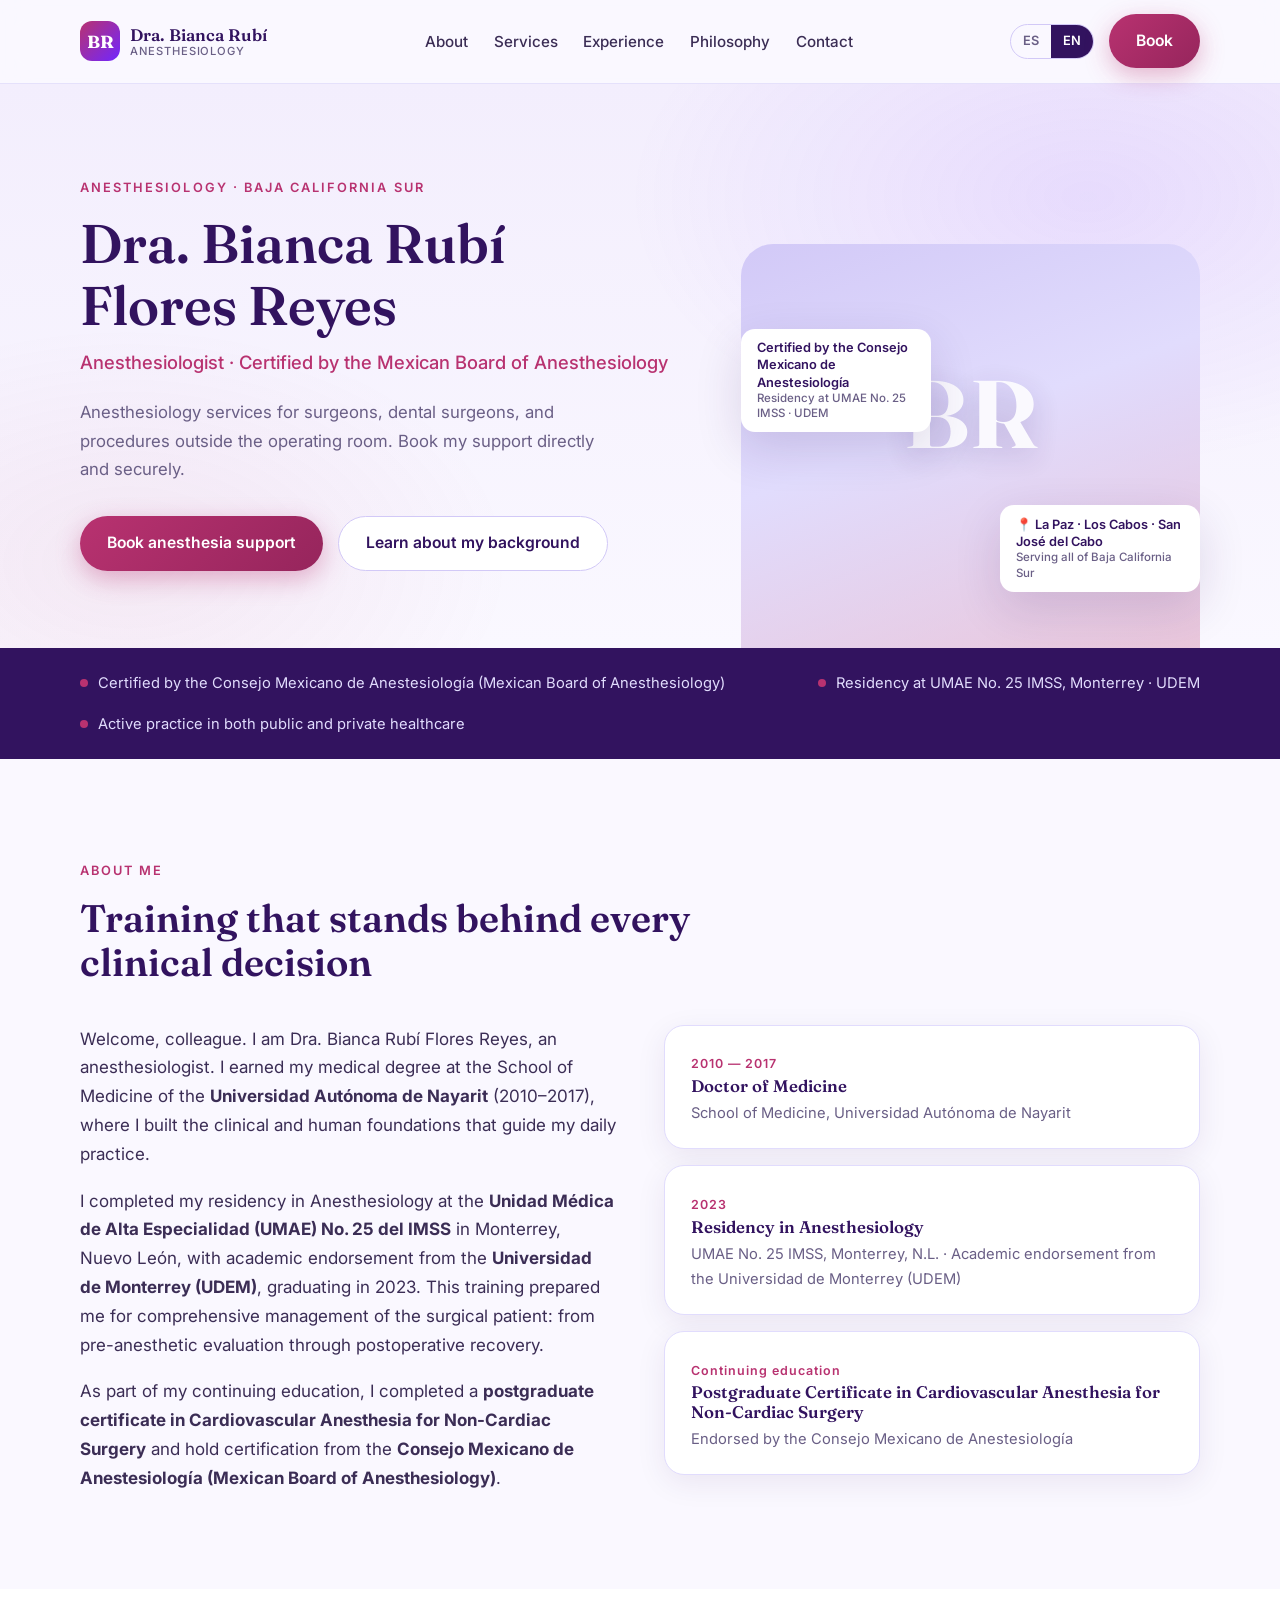
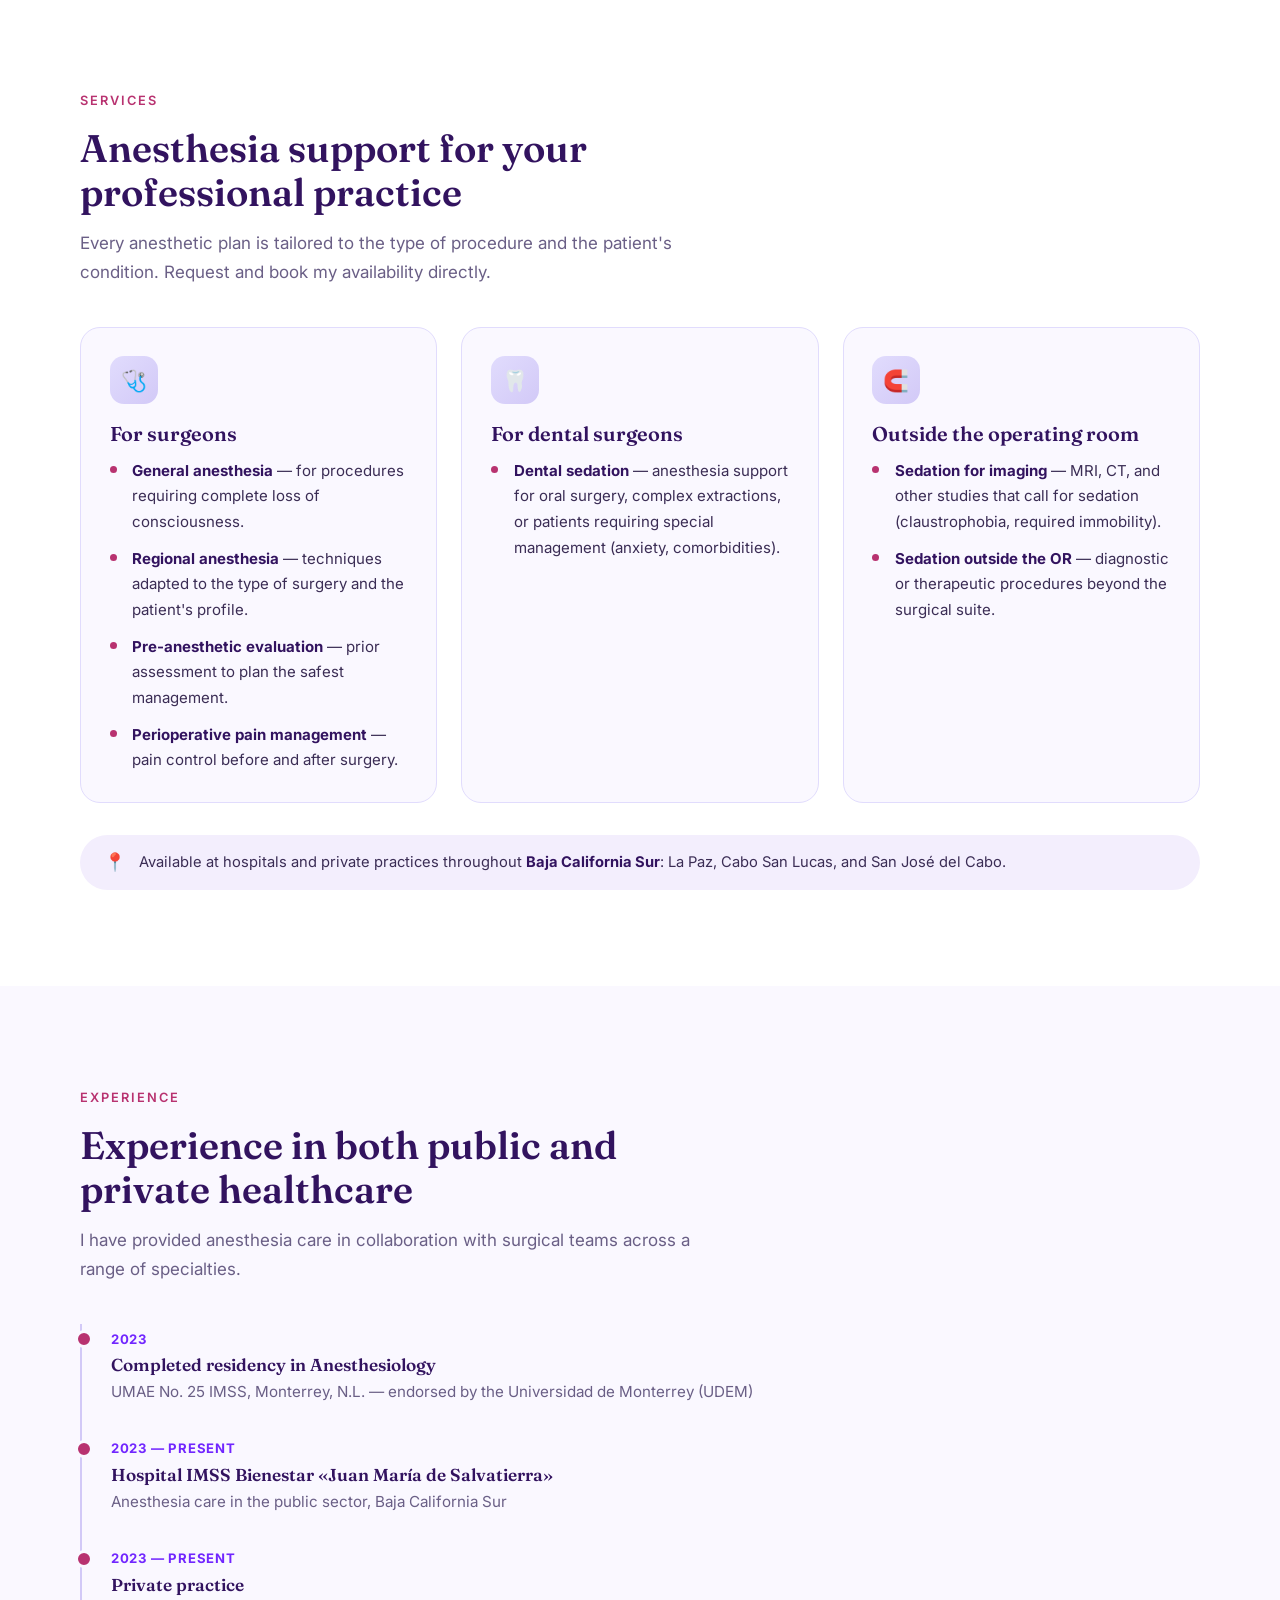
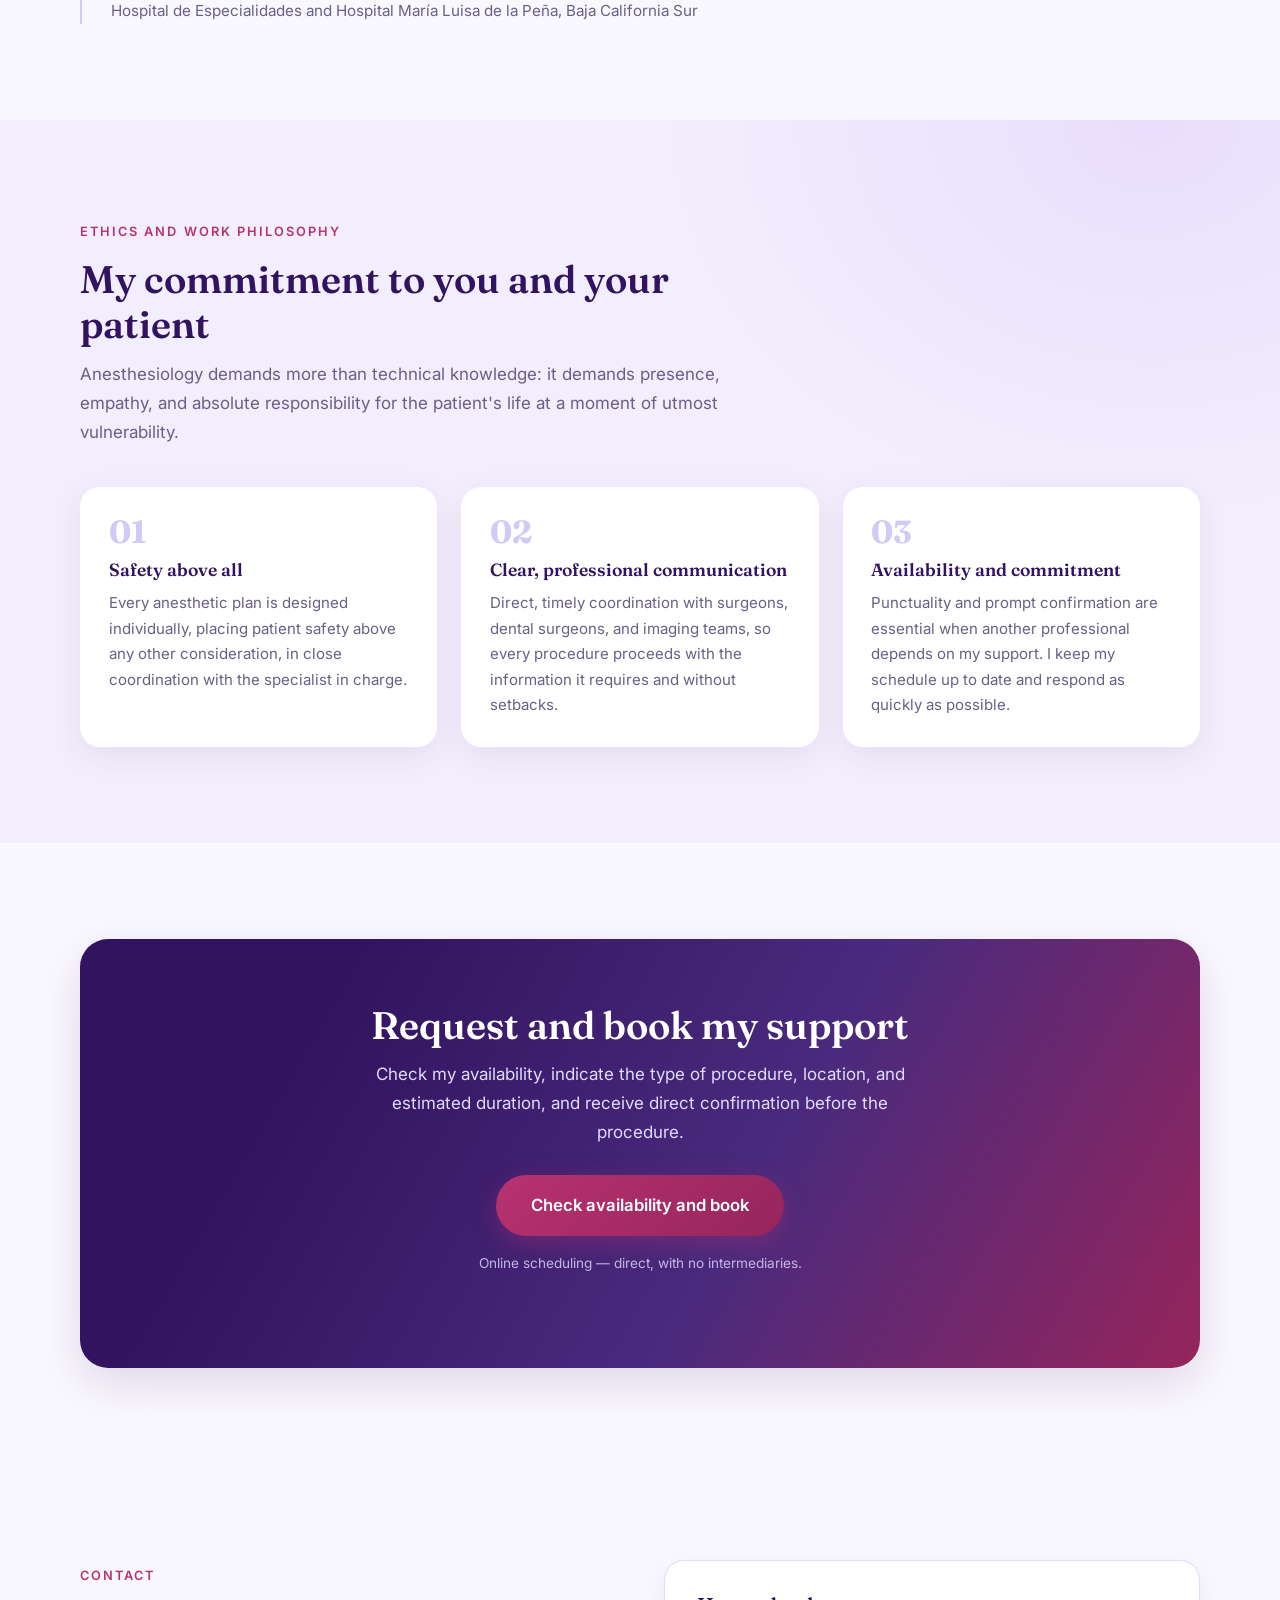
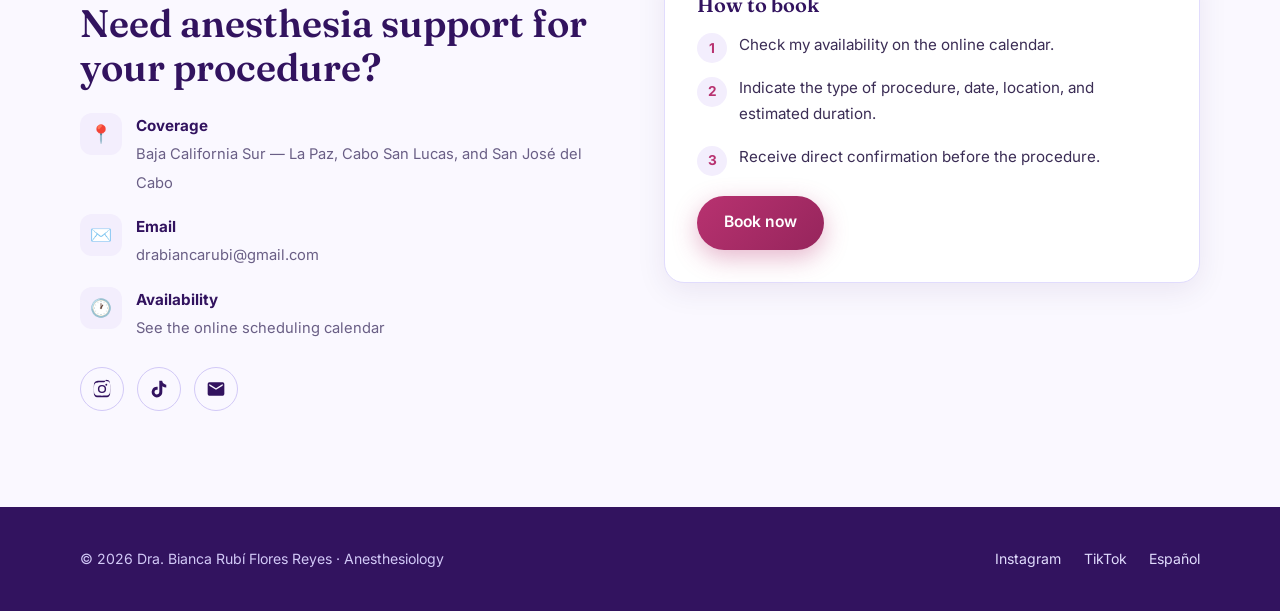
==== index.html @ 15ee4b98 "Branded link-preview card (OG/Twitter) for shared URLs Co-Authored-By: Claude Fable 5 <noreply@anthr" ====
<!DOCTYPE html>
<html lang="es-MX">
<head>
  <meta charset="UTF-8">
  <meta name="viewport" content="width=device-width, initial-scale=1.0">
  <title>Dra. Bianca Rubí Flores Reyes | Anestesióloga en Baja California Sur</title>
  <meta name="description" content="Médico especialista en Anestesiología con aval del Consejo Mexicano de Anestesiología. Apoyo anestésico para cirujanos, cirujanos dentistas e imagenología en La Paz, Los Cabos y San José del Cabo. Agende directamente.">
  <link rel="canonical" href="https://drabiancarubi.com/">
  <link rel="alternate" hreflang="es-MX" href="https://drabiancarubi.com/">
  <link rel="alternate" hreflang="en" href="https://drabiancarubi.com/en/">
  <script>
    (function () {
      try {
        var pref = localStorage.getItem('lang');
        if (pref === 'en') { location.replace('en/'); return; }
        if (pref) return;
        var langs = navigator.languages || [navigator.language || 'es'];
        var wantsSpanish = false;
        for (var i = 0; i < langs.length; i++) {
          if (/^es/i.test(langs[i])) { wantsSpanish = true; break; }
        }
        if (!wantsSpanish) location.replace('en/');
      } catch (e) {}
    })();
  </script>
  <link rel="icon" href="assets/img/favicon.svg" type="image/svg+xml">

  <meta property="og:type" content="website">
  <meta property="og:title" content="Dra. Bianca Rubí Flores Reyes | Anestesióloga">
  <meta property="og:description" content="Apoyo anestésico seguro y puntual para su práctica quirúrgica, dental o de imagenología en Baja California Sur.">
  <meta property="og:locale" content="es_MX">
  <meta property="og:site_name" content="Dra. Bianca Rubí Flores Reyes">
  <meta property="og:url" content="https://drabiancarubi.com/">
  <meta property="og:image" content="https://drabiancarubi.github.io/website/assets/img/og-card.png">
  <meta property="og:image:width" content="1200">
  <meta property="og:image:height" content="630">
  <meta property="og:image:alt" content="Dra. Bianca Rubí Flores Reyes — Médico Especialista en Anestesiología, Baja California Sur">
  <meta name="twitter:card" content="summary_large_image">
  <meta name="twitter:title" content="Dra. Bianca Rubí Flores Reyes | Anestesióloga">
  <meta name="twitter:description" content="Apoyo anestésico seguro y puntual para su práctica quirúrgica, dental o de imagenología en Baja California Sur.">
  <meta name="twitter:image" content="https://drabiancarubi.github.io/website/assets/img/og-card.png">

  <link rel="preconnect" href="https://fonts.googleapis.com">
  <link rel="preconnect" href="https://fonts.gstatic.com" crossorigin>
  <link href="https://fonts.googleapis.com/css2?family=Fraunces:opsz,wght@9..144,500;9..144,600;9..144,700&family=Inter:wght@400;500;600&display=swap" rel="stylesheet">
  <link rel="stylesheet" href="assets/css/style.css">

  <script type="application/ld+json">
  {
    "@context": "https://schema.org",
    "@type": "Physician",
    "name": "Dra. Bianca Rubí Flores Reyes",
    "medicalSpecialty": "Anesthesiology",
    "description": "Médico especialista en Anestesiología. Apoyo anestésico para cirujanos, cirujanos dentistas y procedimientos fuera de quirófano en Baja California Sur.",
    "email": "drabiancarubi@gmail.com",
    "url": "https://drabiancarubi.com/",
    "areaServed": ["La Paz, B.C.S.", "Cabo San Lucas, B.C.S.", "San José del Cabo, B.C.S."],
    "sameAs": [
      "https://www.instagram.com/dra.biancarubifloresrey/",
      "https://www.tiktok.com/@biancaflores8195"
    ]
  }
  </script>
</head>
<body>

<header class="site-header">
  <div class="container nav">
    <a href="#inicio" class="brand">
      <span class="mark">BR</span>
      <span class="name">Dra. Bianca Rubí<small>Anestesiología</small></span>
    </a>
    <ul class="nav-links" id="navLinks">
      <li><a href="#sobre-mi">Sobre mí</a></li>
      <li><a href="#servicios">Servicios</a></li>
      <li><a href="#trayectoria">Trayectoria</a></li>
      <li><a href="#filosofia">Filosofía</a></li>
      <li><a href="#contacto">Contacto</a></li>
    </ul>
    <div class="nav-actions">
      <nav class="lang-switch" aria-label="Idioma">
        <span class="active">ES</span>
        <a href="en/" data-setlang="en">EN</a>
      </nav>
      <a class="btn btn-primary" href="https://cal.com/bianca-rubi-flores-reyes-wnescc/consulta-pre-anestesica" target="_blank" rel="noopener">Agendar</a>
      <button class="nav-toggle" id="navToggle" aria-label="Abrir menú" aria-expanded="false">
        <span></span><span></span><span></span>
      </button>
    </div>
  </div>
</header>

<main>

  <!-- ============ HERO ============ -->
  <section class="hero" id="inicio">
    <div class="container hero-grid">
      <div class="hero-copy">
        <span class="eyebrow">Anestesiología · Baja California Sur</span>
        <h1>Dra. Bianca Rubí Flores&nbsp;Reyes</h1>
        <p class="subtitle">Médico Especialista en Anestesiología</p>
        <p class="lead">Servicio de anestesiología para cirujanos, cirujanos dentistas y procedimientos fuera de quirófano. Agende mi apoyo de forma directa y segura.</p>
        <div class="hero-ctas">
          <a class="btn btn-primary" href="https://cal.com/bianca-rubi-flores-reyes-wnescc/consulta-pre-anestesica" target="_blank" rel="noopener">Agendar mi apoyo anestésico</a>
          <a class="btn btn-ghost" href="#sobre-mi">Conocer mi trayectoria</a>
        </div>
      </div>
      <figure class="hero-figure">
        <div class="hero-emblem" aria-hidden="true"><span>BR</span></div>
        <div class="hero-badge badge-cert">Aval del Consejo Mexicano de Anestesiología<small>Especialidad UMAE No. 25 IMSS · UDEM</small></div>
        <div class="hero-badge badge-loc"><span aria-hidden="true">📍</span> La Paz · Los Cabos · San José del Cabo<small>Cobertura en Baja California Sur</small></div>
      </figure>
    </div>
  </section>

  <!-- ============ TRUST STRIP ============ -->
  <div class="trust">
    <div class="container">
      <div class="item"><span class="dot"></span>Aval del Consejo Mexicano de Anestesiología</div>
      <div class="item"><span class="dot"></span>Especialidad en UMAE No. 25 IMSS, Monterrey · UDEM</div>
      <div class="item"><span class="dot"></span>Práctica activa en sector público y privado</div>
    </div>
  </div>

  <!-- ============ SOBRE MÍ ============ -->
  <section id="sobre-mi">
    <div class="container">
      <div class="section-head reveal">
        <span class="eyebrow">Sobre mí</span>
        <h2>Formación que respalda cada decisión clínica</h2>
      </div>
      <div class="about-grid">
        <div class="col reveal">
          <p>Bienvenido(a), colega. Soy la Dra. Bianca Rubí Flores Reyes, médico anestesióloga. Estudié la carrera de Medicina en la Facultad de Medicina de la <strong>Universidad Autónoma de Nayarit</strong> (2010–2017), donde desarrollé las bases clínicas y humanas que hoy guían mi práctica diaria.</p>
          <p>Realicé mi especialidad en Anestesiología en la <strong>Unidad Médica de Alta Especialidad (UMAE) No. 25 del IMSS</strong>, en Monterrey, Nuevo León, con aval académico de la <strong>Universidad de Monterrey (UDEM)</strong>, egresando en 2023. Esta formación me permitió especializarme en el manejo integral del paciente quirúrgico: desde la valoración preanestésica hasta la recuperación postoperatoria.</p>
          <p>Como parte de mi actualización continua, cursé el <strong>Diplomado en Anestesia Cardiovascular en Cirugía No Cardiaca</strong> y cuento con aval del <strong>Consejo Mexicano de Anestesiología</strong>.</p>
        </div>
        <div class="edu-cards reveal">
          <div class="edu-card">
            <span class="year">2010 — 2017</span>
            <h3>Médico Cirujano</h3>
            <p>Facultad de Medicina, Universidad Autónoma de Nayarit</p>
          </div>
          <div class="edu-card">
            <span class="year">2023</span>
            <h3>Especialidad en Anestesiología</h3>
            <p>UMAE No. 25 IMSS, Monterrey, N.L. · Aval académico de la Universidad de Monterrey (UDEM)</p>
          </div>
          <div class="edu-card">
            <span class="year">Actualización continua</span>
            <h3>Diplomado en Anestesia Cardiovascular en Cirugía No Cardiaca</h3>
            <p>Aval del Consejo Mexicano de Anestesiología</p>
          </div>
        </div>
      </div>
    </div>
  </section>

  <!-- ============ SERVICIOS ============ -->
  <section class="services" id="servicios">
    <div class="container">
      <div class="section-head reveal">
        <span class="eyebrow">Servicios</span>
        <h2>Apoyo anestésico para su práctica profesional</h2>
        <p>Cada plan anestésico se personaliza de acuerdo con el tipo de procedimiento y las condiciones del paciente. Solicite y agende mi disponibilidad de forma directa.</p>
      </div>
      <div class="service-grid">
        <div class="service-card reveal">
          <div class="icon" aria-hidden="true">🩺</div>
          <h3>Para cirujanos</h3>
          <ul>
            <li><strong>Anestesia general</strong> — para procedimientos que requieren pérdida completa de la conciencia.</li>
            <li><strong>Anestesia regional</strong> — técnicas adaptadas al tipo de cirugía y al perfil del paciente.</li>
            <li><strong>Valoración preanestésica</strong> — evaluación previa para planear el manejo más seguro.</li>
            <li><strong>Manejo del dolor perioperatorio</strong> — control del dolor antes y después de la cirugía.</li>
          </ul>
        </div>
        <div class="service-card reveal">
          <div class="icon" aria-hidden="true">🦷</div>
          <h3>Para cirujanos dentistas</h3>
          <ul>
            <li><strong>Sedación dental</strong> — apoyo anestésico para cirugías orales, extracciones complejas o pacientes con manejo especial (ansiedad, comorbilidades).</li>
          </ul>
        </div>
        <div class="service-card reveal">
          <div class="icon" aria-hidden="true">🧲</div>
          <h3>Fuera de quirófano</h3>
          <ul>
            <li><strong>Sedación para imagenología</strong> — resonancia magnética, tomografía y otros estudios que requieran sedación (claustrofobia, inmovilidad necesaria).</li>
            <li><strong>Sedación fuera de quirófano</strong> — procedimientos diagnósticos o terapéuticos fuera del área quirúrgica.</li>
          </ul>
        </div>
      </div>
      <div class="coverage-note reveal">
        <span class="pin" aria-hidden="true">📍</span>
        <span>Cobertura en instituciones y consultorios de <strong>Baja California Sur</strong>: La Paz, Cabo San Lucas y San José del Cabo.</span>
      </div>
    </div>
  </section>

  <!-- ============ TRAYECTORIA ============ -->
  <section id="trayectoria">
    <div class="container">
      <div class="section-head reveal">
        <span class="eyebrow">Trayectoria</span>
        <h2>Experiencia en el sector público y privado</h2>
        <p>He brindado atención anestésica colaborando con equipos quirúrgicos de distintas especialidades.</p>
      </div>
      <div class="timeline reveal">
        <div class="timeline-item">
          <span class="year">2023</span>
          <h3>Egreso de la especialidad en Anestesiología</h3>
          <p>UMAE No. 25 IMSS, Monterrey, N.L. — aval de la Universidad de Monterrey (UDEM)</p>
        </div>
        <div class="timeline-item">
          <span class="year">2023 — ACTUAL</span>
          <h3>Hospital IMSS Bienestar «Juan María de Salvatierra»</h3>
          <p>Atención anestésica en el sector público, Baja California Sur</p>
        </div>
        <div class="timeline-item">
          <span class="year">2023 — ACTUAL</span>
          <h3>Práctica privada</h3>
          <p>Hospital de Especialidades y Hospital María Luisa de la Peña, Baja California Sur</p>
        </div>
      </div>
    </div>
  </section>

  <!-- ============ FILOSOFÍA ============ -->
  <section class="philosophy" id="filosofia">
    <div class="container">
      <div class="section-head reveal">
        <span class="eyebrow">Ética y filosofía de trabajo</span>
        <h2>Mi compromiso con usted y su paciente</h2>
        <p>La anestesiología exige algo más que conocimiento técnico: exige presencia, empatía y responsabilidad absoluta por la vida del paciente en un momento de máxima vulnerabilidad.</p>
      </div>
      <div class="phil-grid">
        <div class="phil-card reveal">
          <div class="num">01</div>
          <h3>Seguridad ante todo</h3>
          <p>Cada plan anestésico se diseña de forma individual, priorizando la seguridad del paciente por encima de cualquier otro factor, en coordinación estrecha con el especialista a cargo.</p>
        </div>
        <div class="phil-card reveal">
          <div class="num">02</div>
          <h3>Comunicación clara y profesional</h3>
          <p>Coordinación directa y oportuna con cirujanos, cirujanos dentistas y equipos de imagenología, para que cada procedimiento se realice con la información necesaria y sin contratiempos.</p>
        </div>
        <div class="phil-card reveal">
          <div class="num">03</div>
          <h3>Disponibilidad y compromiso</h3>
          <p>La puntualidad y la confirmación oportuna son clave cuando otro profesional depende de mi apoyo. Mantengo mi agenda actualizada y respondo con la mayor prontitud posible.</p>
        </div>
      </div>
    </div>
  </section>

  <!-- ============ CTA ============ -->
  <section id="agenda">
    <div class="container">
      <div class="cta-band reveal">
        <h2>Solicite y agende mi apoyo</h2>
        <p>Consulte mi disponibilidad de fechas y horarios, indique el tipo de procedimiento, sede y duración estimada, y reciba confirmación directa antes del procedimiento.</p>
        <a class="btn btn-primary" href="https://cal.com/bianca-rubi-flores-reyes-wnescc/consulta-pre-anestesica" target="_blank" rel="noopener">Consultar disponibilidad y agendar</a>
        <p class="note">Agenda en línea, directa y sin intermediarios.</p>
      </div>
    </div>
  </section>

  <!-- ============ CONTACTO ============ -->
  <section id="contacto">
    <div class="container contact-grid">
      <div class="reveal">
        <span class="eyebrow">Contacto</span>
        <h2>¿Necesita apoyo anestésico para su procedimiento?</h2>
        <ul class="contact-list">
          <li>
            <span class="ico" aria-hidden="true">📍</span>
            <div><strong>Cobertura</strong><span>Baja California Sur — La Paz, Cabo San Lucas y San José del Cabo</span></div>
          </li>
          <li>
            <span class="ico" aria-hidden="true">✉️</span>
            <div><strong>Correo</strong><a href="mailto:drabiancarubi@gmail.com">drabiancarubi@gmail.com</a></div>
          </li>
          <li>
            <span class="ico" aria-hidden="true">🕐</span>
            <div><strong>Disponibilidad</strong><span>Consulte el calendario de agenda en línea</span></div>
          </li>
        </ul>
        <div class="socials">
          <a href="https://www.instagram.com/dra.biancarubifloresrey/" target="_blank" rel="noopener" aria-label="Instagram">
            <svg viewBox="0 0 24 24"><path d="M12 2.2c3.2 0 3.6 0 4.9.07 1.2.06 1.8.25 2.2.42.56.22.96.48 1.38.9.42.42.68.82.9 1.38.17.42.36 1 .42 2.2.06 1.3.07 1.7.07 4.9s0 3.6-.07 4.9c-.06 1.2-.25 1.8-.42 2.2a3.7 3.7 0 0 1-.9 1.38c-.42.42-.82.68-1.38.9-.42.17-1 .36-2.2.42-1.3.06-1.7.07-4.9.07s-3.6 0-4.9-.07c-1.2-.06-1.8-.25-2.2-.42a3.7 3.7 0 0 1-1.38-.9 3.7 3.7 0 0 1-.9-1.38c-.17-.42-.36-1-.42-2.2C2.2 15.6 2.2 15.2 2.2 12s0-3.6.07-4.9c.06-1.2.25-1.8.42-2.2.22-.56.48-.96.9-1.38.42-.42.82-.68 1.38-.9.42-.17 1-.36 2.2-.42C8.4 2.2 8.8 2.2 12 2.2m0 1.8c-3.15 0-3.52 0-4.76.07-1.15.05-1.77.24-2.19.4-.55.22-.94.47-1.35.88-.41.41-.66.8-.88 1.35-.16.42-.35 1.04-.4 2.19C2.35 10.13 2.35 10.5 2.35 12s0 1.87.07 3.11c.05 1.15.24 1.77.4 2.19.22.55.47.94.88 1.35.41.41.8.66 1.35.88.42.16 1.04.35 2.19.4 1.24.07 1.61.07 4.76.07s3.52 0 4.76-.07c1.15-.05 1.77-.24 2.19-.4.55-.22.94-.47 1.35-.88.41-.41.66-.8.88-1.35.16-.42.35-1.04.4-2.19.07-1.24.07-1.61.07-4.76s0-3.52-.07-4.76c-.05-1.15-.24-1.77-.4-2.19a3.64 3.64 0 0 0-.88-1.35 3.64 3.64 0 0 0-1.35-.88c-.42-.16-1.04-.35-2.19-.4C15.52 4 15.15 4 12 4m0 3.06a4.94 4.94 0 1 1 0 9.88 4.94 4.94 0 0 1 0-9.88m0 8.14a3.2 3.2 0 1 0 0-6.4 3.2 3.2 0 0 0 0 6.4m6.3-8.34a1.15 1.15 0 1 1-2.3 0 1.15 1.15 0 0 1 2.3 0"/></svg>
          </a>
          <a href="https://www.tiktok.com/@biancaflores8195" target="_blank" rel="noopener" aria-label="TikTok">
            <svg viewBox="0 0 24 24"><path d="M19.59 6.69a4.83 4.83 0 0 1-3.77-4.25V2h-3.45v13.67a2.89 2.89 0 0 1-5.2 1.74 2.89 2.89 0 0 1 2.31-4.64c.298 0 .595.047.88.14V9.4a6.84 6.84 0 0 0-.88-.05A6.33 6.33 0 0 0 5.1 20.14a6.34 6.34 0 0 0 10.86-4.43v-7a8.16 8.16 0 0 0 4.77 1.52v-3.4a4.85 4.85 0 0 1-1.14-.14z"/></svg>
          </a>
          <a href="mailto:drabiancarubi@gmail.com" aria-label="Correo electrónico">
            <svg viewBox="0 0 24 24"><path d="M20 4H4a2 2 0 0 0-2 2v12a2 2 0 0 0 2 2h16a2 2 0 0 0 2-2V6a2 2 0 0 0-2-2m0 4-8 5-8-5V6l8 5 8-5z"/></svg>
          </a>
        </div>
      </div>
      <div class="contact-card reveal">
        <h3>¿Cómo agendar?</h3>
        <ol>
          <li>Consulte mi disponibilidad de fechas y horarios en el calendario en línea.</li>
          <li>Indique el tipo de procedimiento, fecha, sede y duración estimada.</li>
          <li>Reciba confirmación directa antes del procedimiento.</li>
        </ol>
        <a class="btn btn-primary" href="https://cal.com/bianca-rubi-flores-reyes-wnescc/consulta-pre-anestesica" target="_blank" rel="noopener">Agendar ahora</a>
      </div>
    </div>
  </section>

</main>

<footer class="site-footer">
  <div class="container">
    <span>© <span id="year">2026</span> Dra. Bianca Rubí Flores Reyes · Anestesiología</span>
    <div class="footer-links">
      <a href="https://www.instagram.com/dra.biancarubifloresrey/" target="_blank" rel="noopener">Instagram</a>
      <a href="https://www.tiktok.com/@biancaflores8195" target="_blank" rel="noopener">TikTok</a>
      <a href="en/" data-setlang="en">English</a>
    </div>
  </div>
</footer>

<script src="assets/js/main.js"></script>
</body>
</html>
---- assets/css/style.css ----
/* ============================================================
   Dra. Bianca Rubí Flores Reyes — Anestesiología
   Design system: elegant, feminine, professional
   Palette derived from reference site + her portrait
   ============================================================ */

:root {
  --ink: #32135f;          /* deep violet — headings, dark surfaces */
  --ink-soft: #4a2a7d;
  --berry: #b83270;        /* primary accent — CTAs */
  --berry-dark: #96255c;
  --purple: #7126ff;       /* secondary accent — details, links */
  --lav-050: #faf8ff;      /* page background */
  --lav-100: #f3eefd;
  --lav-200: #e1dcfd;
  --lav-300: #d2c9f7;
  --white: #ffffff;
  --text: #3b2d55;         /* body text — violet-gray */
  --muted: #6a5f86;
  --shadow-soft: 0 8px 30px rgba(50, 19, 95, 0.08);
  --shadow-lift: 0 16px 48px rgba(50, 19, 95, 0.14);
  --radius: 20px;
  --font-display: "Fraunces", Georgia, serif;
  --font-body: "Inter", -apple-system, BlinkMacSystemFont, "Segoe UI", sans-serif;
}

* { box-sizing: border-box; margin: 0; padding: 0; }

html { scroll-behavior: smooth; scroll-padding-top: 88px; }

body {
  font-family: var(--font-body);
  font-size: 17px;
  line-height: 1.7;
  color: var(--text);
  background: var(--lav-050);
  -webkit-font-smoothing: antialiased;
}

img { max-width: 100%; display: block; }

h1, h2, h3 {
  font-family: var(--font-display);
  color: var(--ink);
  line-height: 1.15;
  font-weight: 600;
}

h1 { font-size: clamp(2.1rem, 5vw, 3.4rem); }
h2 { font-size: clamp(1.7rem, 3.5vw, 2.4rem); }
h3 { font-size: 1.25rem; }

a { color: var(--berry); text-decoration: none; }
a:hover { color: var(--berry-dark); }

.container {
  width: min(1120px, 92%);
  margin-inline: auto;
}

section { padding: clamp(3.5rem, 8vw, 6rem) 0; }

.eyebrow {
  display: inline-block;
  font-size: 0.8rem;
  font-weight: 600;
  letter-spacing: 0.16em;
  text-transform: uppercase;
  color: var(--berry);
  margin-bottom: 0.9rem;
}

.section-head { max-width: 640px; margin-bottom: 2.5rem; }
.section-head p { margin-top: 0.9rem; color: var(--muted); }

/* ---------- Buttons ---------- */
.btn {
  display: inline-flex;
  align-items: center;
  gap: 0.5rem;
  padding: 0.85rem 1.7rem;
  border-radius: 999px;
  font-weight: 600;
  font-size: 0.98rem;
  transition: transform 0.2s ease, box-shadow 0.2s ease, background 0.2s ease;
}

.btn-primary {
  background: linear-gradient(135deg, var(--berry), var(--berry-dark));
  color: var(--white);
  box-shadow: 0 8px 24px rgba(184, 50, 112, 0.35);
}
.btn-primary:hover {
  transform: translateY(-2px);
  box-shadow: 0 12px 32px rgba(184, 50, 112, 0.45);
  color: var(--white);
}

.btn-ghost {
  background: var(--white);
  color: var(--ink);
  border: 1.5px solid var(--lav-300);
}
.btn-ghost:hover { border-color: var(--berry); color: var(--berry); }

/* ---------- Header / Nav ---------- */
.site-header {
  position: sticky;
  top: 0;
  z-index: 50;
  background: rgba(250, 248, 255, 0.85);
  backdrop-filter: blur(14px);
  -webkit-backdrop-filter: blur(14px);
  border-bottom: 1px solid rgba(210, 201, 247, 0.5);
}

.nav {
  display: flex;
  align-items: center;
  justify-content: space-between;
  gap: 1rem;
  padding: 0.9rem 0;
}

.brand {
  display: flex;
  align-items: center;
  gap: 0.65rem;
  color: var(--ink);
  font-family: var(--font-display);
  font-weight: 600;
  font-size: 1.05rem;
  line-height: 1.2;
}
.brand:hover { color: var(--ink); }
.brand .mark {
  width: 40px;
  height: 40px;
  flex: none;
  border-radius: 12px;
  background: linear-gradient(135deg, var(--berry), var(--purple));
  color: var(--white);
  display: grid;
  place-items: center;
  font-size: 1.1rem;
  font-weight: 700;
}
.brand small {
  display: block;
  font-family: var(--font-body);
  font-weight: 500;
  font-size: 0.7rem;
  letter-spacing: 0.08em;
  text-transform: uppercase;
  color: var(--muted);
}

.nav-links {
  display: flex;
  align-items: center;
  gap: 1.6rem;
  list-style: none;
}
.nav-links a {
  color: var(--text);
  font-size: 0.95rem;
  font-weight: 500;
}
.nav-links a:hover { color: var(--berry); }

.nav-actions { display: flex; align-items: center; gap: 0.9rem; }

.lang-switch {
  display: inline-flex;
  border: 1.5px solid var(--lav-300);
  border-radius: 999px;
  overflow: hidden;
  font-size: 0.8rem;
  font-weight: 600;
}
.lang-switch a, .lang-switch span {
  padding: 0.35rem 0.75rem;
  color: var(--muted);
}
.lang-switch .active {
  background: var(--ink);
  color: var(--white);
}

.nav-toggle {
  display: none;
  background: none;
  border: none;
  cursor: pointer;
  padding: 0.4rem;
}
.nav-toggle span {
  display: block;
  width: 24px;
  height: 2px;
  background: var(--ink);
  margin: 5px 0;
  border-radius: 2px;
  transition: transform 0.25s ease, opacity 0.25s ease;
}
.nav-toggle[aria-expanded="true"] span:nth-child(1) { transform: translateY(7px) rotate(45deg); }
.nav-toggle[aria-expanded="true"] span:nth-child(2) { opacity: 0; }
.nav-toggle[aria-expanded="true"] span:nth-child(3) { transform: translateY(-7px) rotate(-45deg); }

/* ---------- Hero ---------- */
.hero {
  position: relative;
  overflow: hidden;
  padding: clamp(3rem, 7vw, 5.5rem) 0 0;
  background:
    radial-gradient(60% 80% at 85% 20%, rgba(113, 38, 255, 0.10), transparent 60%),
    radial-gradient(50% 70% at 10% 85%, rgba(184, 50, 112, 0.08), transparent 60%),
    linear-gradient(180deg, var(--lav-100), var(--lav-050));
}

.hero-grid {
  display: grid;
  grid-template-columns: 1.15fr 0.85fr;
  gap: 2.5rem;
  align-items: end;
}

.hero-copy { padding-bottom: clamp(3rem, 6vw, 5rem); }

.hero-copy .subtitle {
  font-size: 1.15rem;
  font-weight: 500;
  color: var(--berry);
  margin-top: 0.6rem;
}

.hero-copy .lead {
  margin-top: 1.2rem;
  font-size: 1.05rem;
  color: var(--muted);
  max-width: 520px;
}

.hero-ctas {
  display: flex;
  flex-wrap: wrap;
  gap: 0.9rem;
  margin-top: 2rem;
}

.hero-figure {
  position: relative;
  align-self: end;
  display: flex;
  justify-content: center;
}

.hero-figure::before {
  content: "";
  position: absolute;
  inset: auto 0 0 0;
  height: 86%;
  border-radius: 32px 32px 0 0;
  background: linear-gradient(160deg, var(--lav-300), var(--lav-200) 45%, rgba(184, 50, 112, 0.25));
}

.hero-figure img {
  position: relative;
  width: min(400px, 88%);
  height: auto;
  filter: drop-shadow(0 18px 36px rgba(50, 19, 95, 0.25));
}

.hero-emblem {
  position: relative;
  width: min(400px, 88%);
  min-height: clamp(340px, 44vw, 470px);
  display: grid;
  place-items: center;
}
.hero-emblem span {
  font-family: var(--font-display);
  font-size: clamp(4rem, 8vw, 6rem);
  font-weight: 700;
  color: var(--white);
  opacity: 0.85;
  text-shadow: 0 8px 30px rgba(50, 19, 95, 0.25);
}

.hero-badge {
  position: absolute;
  background: var(--white);
  border-radius: 14px;
  box-shadow: var(--shadow-lift);
  padding: 0.65rem 1rem;
  font-size: 0.8rem;
  font-weight: 600;
  color: var(--ink);
  line-height: 1.35;
  z-index: 2;
}
.hero-badge small {
  display: block;
  font-weight: 500;
  color: var(--muted);
  font-size: 0.72rem;
}
.badge-cert { left: 0; top: 32%; max-width: 190px; }
.badge-loc { right: 0; bottom: 12%; max-width: 200px; }

/* ---------- Trust strip ---------- */
.trust {
  background: var(--ink);
  color: var(--lav-200);
  padding: 1.4rem 0;
}
.trust .container {
  display: flex;
  flex-wrap: wrap;
  justify-content: space-between;
  gap: 1rem 2rem;
  font-size: 0.92rem;
}
.trust .item {
  display: flex;
  align-items: center;
  gap: 0.6rem;
}
.trust .dot {
  width: 8px;
  height: 8px;
  flex: none;
  border-radius: 50%;
  background: var(--berry);
}

/* ---------- About ---------- */
.about-grid {
  display: grid;
  grid-template-columns: 1fr 1fr;
  gap: 3rem;
  align-items: start;
}
.about-grid .col p + p { margin-top: 1.1rem; }

.edu-cards { display: grid; gap: 1rem; }
.edu-card {
  background: var(--white);
  border: 1px solid var(--lav-200);
  border-radius: var(--radius);
  padding: 1.4rem 1.6rem;
  box-shadow: var(--shadow-soft);
}
.edu-card h3 { font-size: 1.05rem; margin-bottom: 0.3rem; }
.edu-card p { font-size: 0.92rem; color: var(--muted); }
.edu-card .year {
  font-size: 0.78rem;
  font-weight: 600;
  color: var(--berry);
  letter-spacing: 0.08em;
}

/* ---------- Timeline ---------- */
.timeline {
  position: relative;
  margin-top: 1rem;
  padding-left: 1.8rem;
  border-left: 2px solid var(--lav-300);
  display: grid;
  gap: 1.8rem;
}
.timeline-item { position: relative; }
.timeline-item::before {
  content: "";
  position: absolute;
  left: calc(-1.8rem - 7px);
  top: 0.4rem;
  width: 12px;
  height: 12px;
  border-radius: 50%;
  background: var(--berry);
  border: 3px solid var(--lav-050);
}
.timeline-item .year {
  font-size: 0.82rem;
  font-weight: 700;
  color: var(--purple);
  letter-spacing: 0.06em;
}
.timeline-item h3 { font-size: 1.08rem; margin: 0.15rem 0 0.25rem; }
.timeline-item p { font-size: 0.95rem; color: var(--muted); }

/* ---------- Services ---------- */
.services { background: var(--white); }
.service-grid {
  display: grid;
  grid-template-columns: repeat(3, 1fr);
  gap: 1.5rem;
}
.service-card {
  background: var(--lav-050);
  border: 1px solid var(--lav-200);
  border-radius: var(--radius);
  padding: 1.8rem;
  transition: transform 0.25s ease, box-shadow 0.25s ease;
}
.service-card:hover {
  transform: translateY(-4px);
  box-shadow: var(--shadow-lift);
}
.service-card .icon {
  width: 48px;
  height: 48px;
  border-radius: 14px;
  display: grid;
  place-items: center;
  background: linear-gradient(135deg, var(--lav-200), var(--lav-300));
  margin-bottom: 1.1rem;
  font-size: 1.3rem;
}
.service-card h3 { margin-bottom: 0.8rem; }
.service-card ul {
  list-style: none;
  display: grid;
  gap: 0.7rem;
}
.service-card li {
  position: relative;
  padding-left: 1.4rem;
  font-size: 0.94rem;
}
.service-card li::before {
  content: "";
  position: absolute;
  left: 0;
  top: 0.55em;
  width: 7px;
  height: 7px;
  border-radius: 50%;
  background: var(--berry);
}
.service-card li strong { color: var(--ink); }

.coverage-note {
  margin-top: 2rem;
  display: flex;
  flex-wrap: wrap;
  align-items: center;
  gap: 0.8rem;
  background: var(--lav-100);
  border-radius: 999px;
  padding: 0.8rem 1.5rem;
  font-size: 0.92rem;
}
.coverage-note .pin { font-size: 1.1rem; }
.coverage-note strong { color: var(--ink); }

/* ---------- Philosophy ---------- */
.philosophy {
  background:
    radial-gradient(70% 100% at 90% 0%, rgba(113, 38, 255, 0.08), transparent 55%),
    var(--lav-100);
}
.phil-grid {
  display: grid;
  grid-template-columns: repeat(3, 1fr);
  gap: 1.5rem;
}
.phil-card {
  background: var(--white);
  border-radius: var(--radius);
  padding: 1.8rem;
  box-shadow: var(--shadow-soft);
}
.phil-card .num {
  font-family: var(--font-display);
  font-size: 2rem;
  color: var(--lav-300);
  font-weight: 700;
  line-height: 1;
  margin-bottom: 0.8rem;
}
.phil-card h3 { margin-bottom: 0.6rem; font-size: 1.1rem; }
.phil-card p { font-size: 0.94rem; color: var(--muted); }

/* ---------- CTA band ---------- */
.cta-band {
  background: linear-gradient(120deg, var(--ink) 20%, var(--ink-soft) 60%, var(--berry-dark));
  border-radius: calc(var(--radius) + 8px);
  padding: clamp(2.5rem, 6vw, 4rem);
  text-align: center;
  color: var(--lav-200);
  box-shadow: var(--shadow-lift);
}
.cta-band h2 { color: var(--white); margin-bottom: 0.8rem; }
.cta-band p { max-width: 560px; margin: 0 auto 1.8rem; }
.cta-band .btn-primary { font-size: 1.05rem; padding: 1rem 2.2rem; }
.cta-band .note { font-size: 0.85rem; margin-top: 1rem; opacity: 0.8; }

/* ---------- Contact ---------- */
.contact-grid {
  display: grid;
  grid-template-columns: 1fr 1fr;
  gap: 3rem;
  align-items: start;
}
.contact-list {
  list-style: none;
  display: grid;
  gap: 1.1rem;
  margin-top: 1.5rem;
}
.contact-list li {
  display: flex;
  gap: 0.9rem;
  align-items: flex-start;
}
.contact-list .ico {
  width: 42px;
  height: 42px;
  flex: none;
  border-radius: 12px;
  background: var(--lav-100);
  display: grid;
  place-items: center;
  font-size: 1.1rem;
}
.contact-list strong { color: var(--ink); display: block; font-size: 0.95rem; }
.contact-list span, .contact-list a { font-size: 0.92rem; color: var(--muted); }
.contact-list a:hover { color: var(--berry); }

.socials { display: flex; gap: 0.8rem; margin-top: 1.6rem; }
.socials a {
  width: 44px;
  height: 44px;
  border-radius: 50%;
  border: 1.5px solid var(--lav-300);
  display: grid;
  place-items: center;
  color: var(--ink);
  transition: all 0.2s ease;
}
.socials a:hover {
  background: var(--berry);
  border-color: var(--berry);
  color: var(--white);
  transform: translateY(-2px);
}
.socials svg { width: 20px; height: 20px; fill: currentColor; }

.contact-card {
  background: var(--white);
  border: 1px solid var(--lav-200);
  border-radius: var(--radius);
  padding: 2rem;
  box-shadow: var(--shadow-soft);
}
.contact-card h3 { margin-bottom: 1rem; }
.contact-card ol {
  list-style: none;
  counter-reset: step;
  display: grid;
  gap: 1.1rem;
  margin-bottom: 1.6rem;
}
.contact-card ol li {
  counter-increment: step;
  position: relative;
  padding-left: 2.6rem;
  font-size: 0.95rem;
}
.contact-card ol li::before {
  content: counter(step);
  position: absolute;
  left: 0;
  top: 0.1rem;
  width: 30px;
  height: 30px;
  border-radius: 50%;
  background: var(--lav-100);
  color: var(--berry);
  font-weight: 700;
  font-size: 0.85rem;
  display: grid;
  place-items: center;
}

/* ---------- Footer ---------- */
.site-footer {
  background: var(--ink);
  color: var(--lav-300);
  padding: 2.5rem 0;
  font-size: 0.88rem;
}
.site-footer .container {
  display: flex;
  flex-wrap: wrap;
  justify-content: space-between;
  align-items: center;
  gap: 1rem;
}
.site-footer a { color: var(--lav-200); }
.site-footer a:hover { color: var(--white); }
.footer-links { display: flex; gap: 1.4rem; }

/* ---------- Reveal animation ---------- */
.reveal {
  opacity: 0;
  transform: translateY(24px);
  transition: opacity 0.7s ease, transform 0.7s ease;
}
.reveal.visible { opacity: 1; transform: none; }

@media (prefers-reduced-motion: reduce) {
  html { scroll-behavior: auto; }
  .reveal { opacity: 1; transform: none; transition: none; }
}

/* ============================================================
   Responsive
   ============================================================ */
@media (max-width: 960px) {
  .hero-grid { grid-template-columns: 1fr; }
  .hero-copy { padding-bottom: 0; text-align: center; }
  .hero-copy .lead { margin-inline: auto; }
  .hero-ctas { justify-content: center; }
  .hero-figure { margin-top: 2.5rem; }
  .badge-cert { left: -4px; }
  .badge-loc { right: -4px; }
  .about-grid, .contact-grid { grid-template-columns: 1fr; gap: 2rem; }
  .service-grid, .phil-grid { grid-template-columns: 1fr; }
}

@media (max-width: 960px) {
  .nav-links {
    position: absolute;
    top: 100%;
    left: 0;
    right: 0;
    flex-direction: column;
    align-items: flex-start;
    gap: 0;
    background: var(--white);
    border-bottom: 1px solid var(--lav-200);
    box-shadow: var(--shadow-lift);
    max-height: 0;
    overflow: hidden;
    transition: max-height 0.3s ease;
  }
  .nav-links.open { max-height: 400px; }
  .nav-links li { width: 100%; }
  .nav-links a {
    display: block;
    padding: 0.9rem 1.5rem;
    border-top: 1px solid var(--lav-100);
  }
  .nav-toggle { display: block; }
  .nav-actions .btn { display: none; }
}

@media (max-width: 480px) {
  body { font-size: 16px; }
  .hero-badge { font-size: 0.72rem; padding: 0.5rem 0.75rem; }
  .badge-cert { max-width: 150px; }
  .badge-loc { max-width: 160px; }
  .brand span.name { display: none; }
}
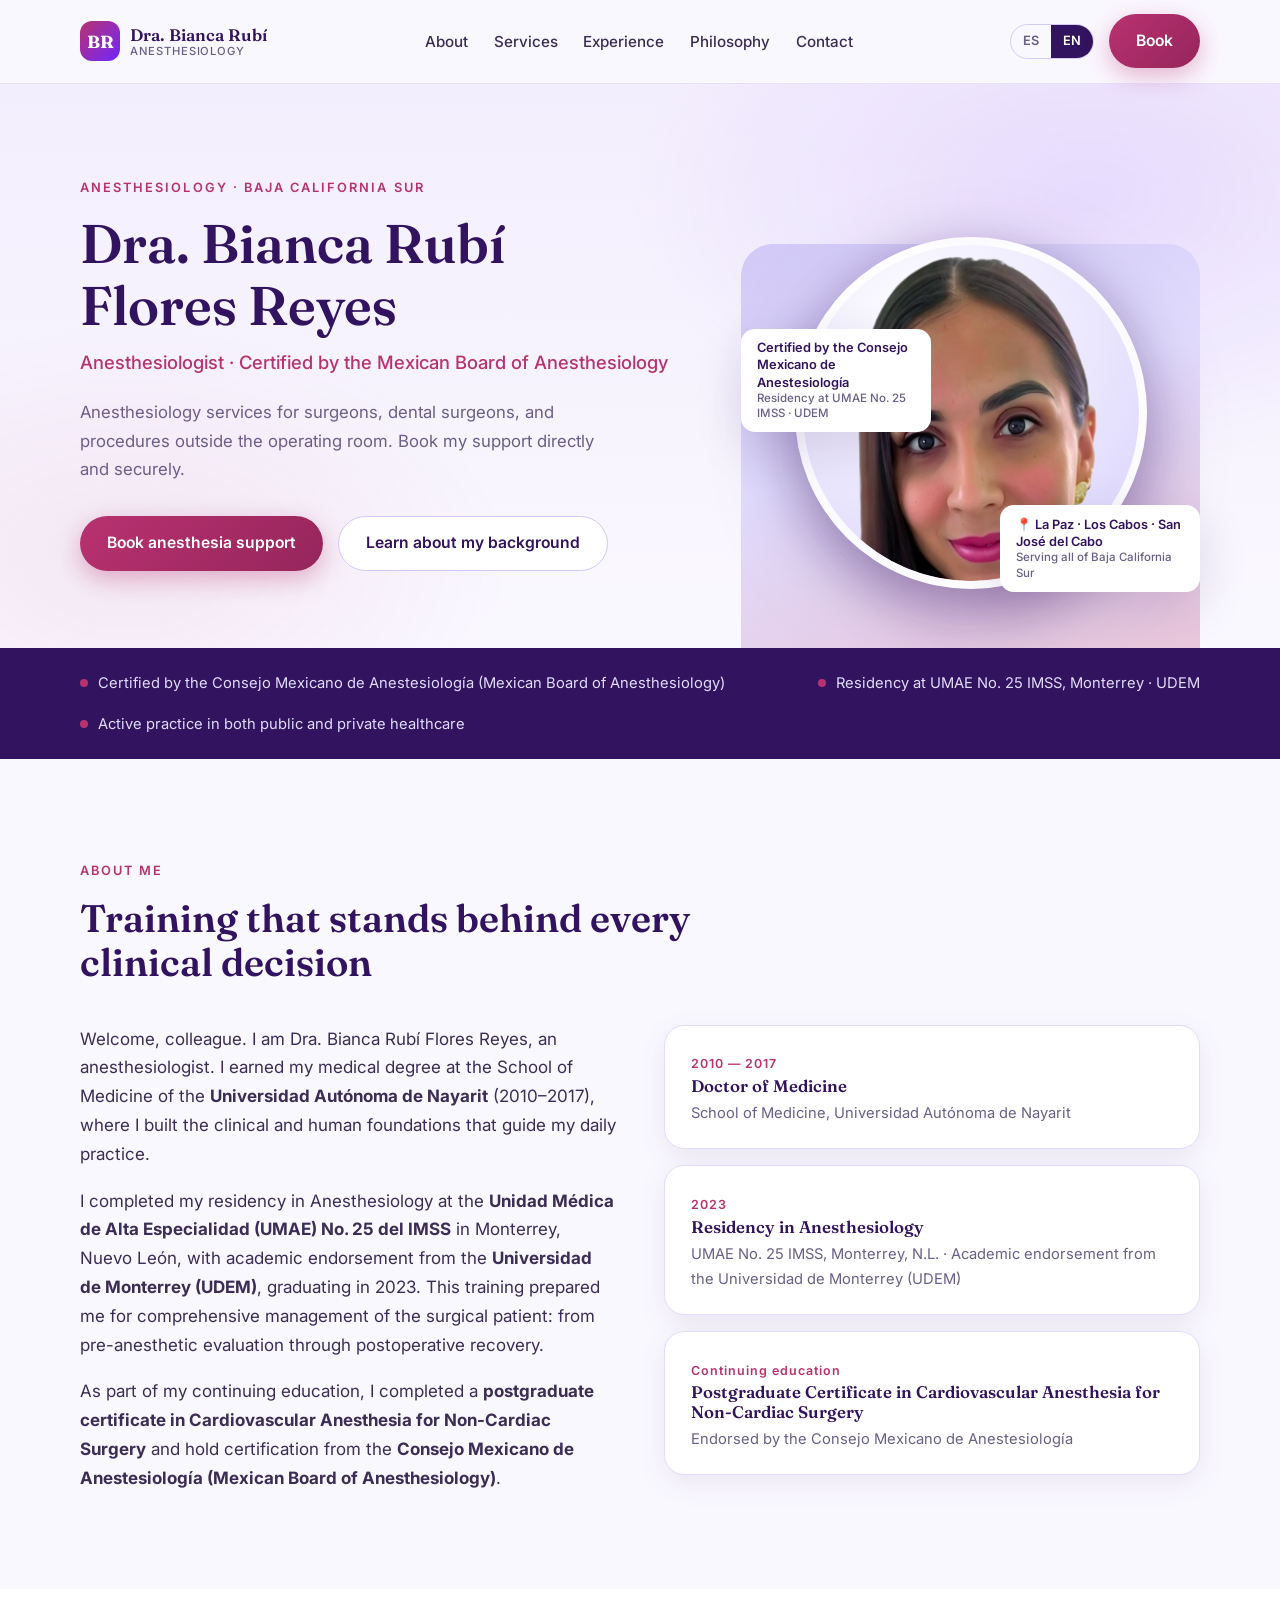
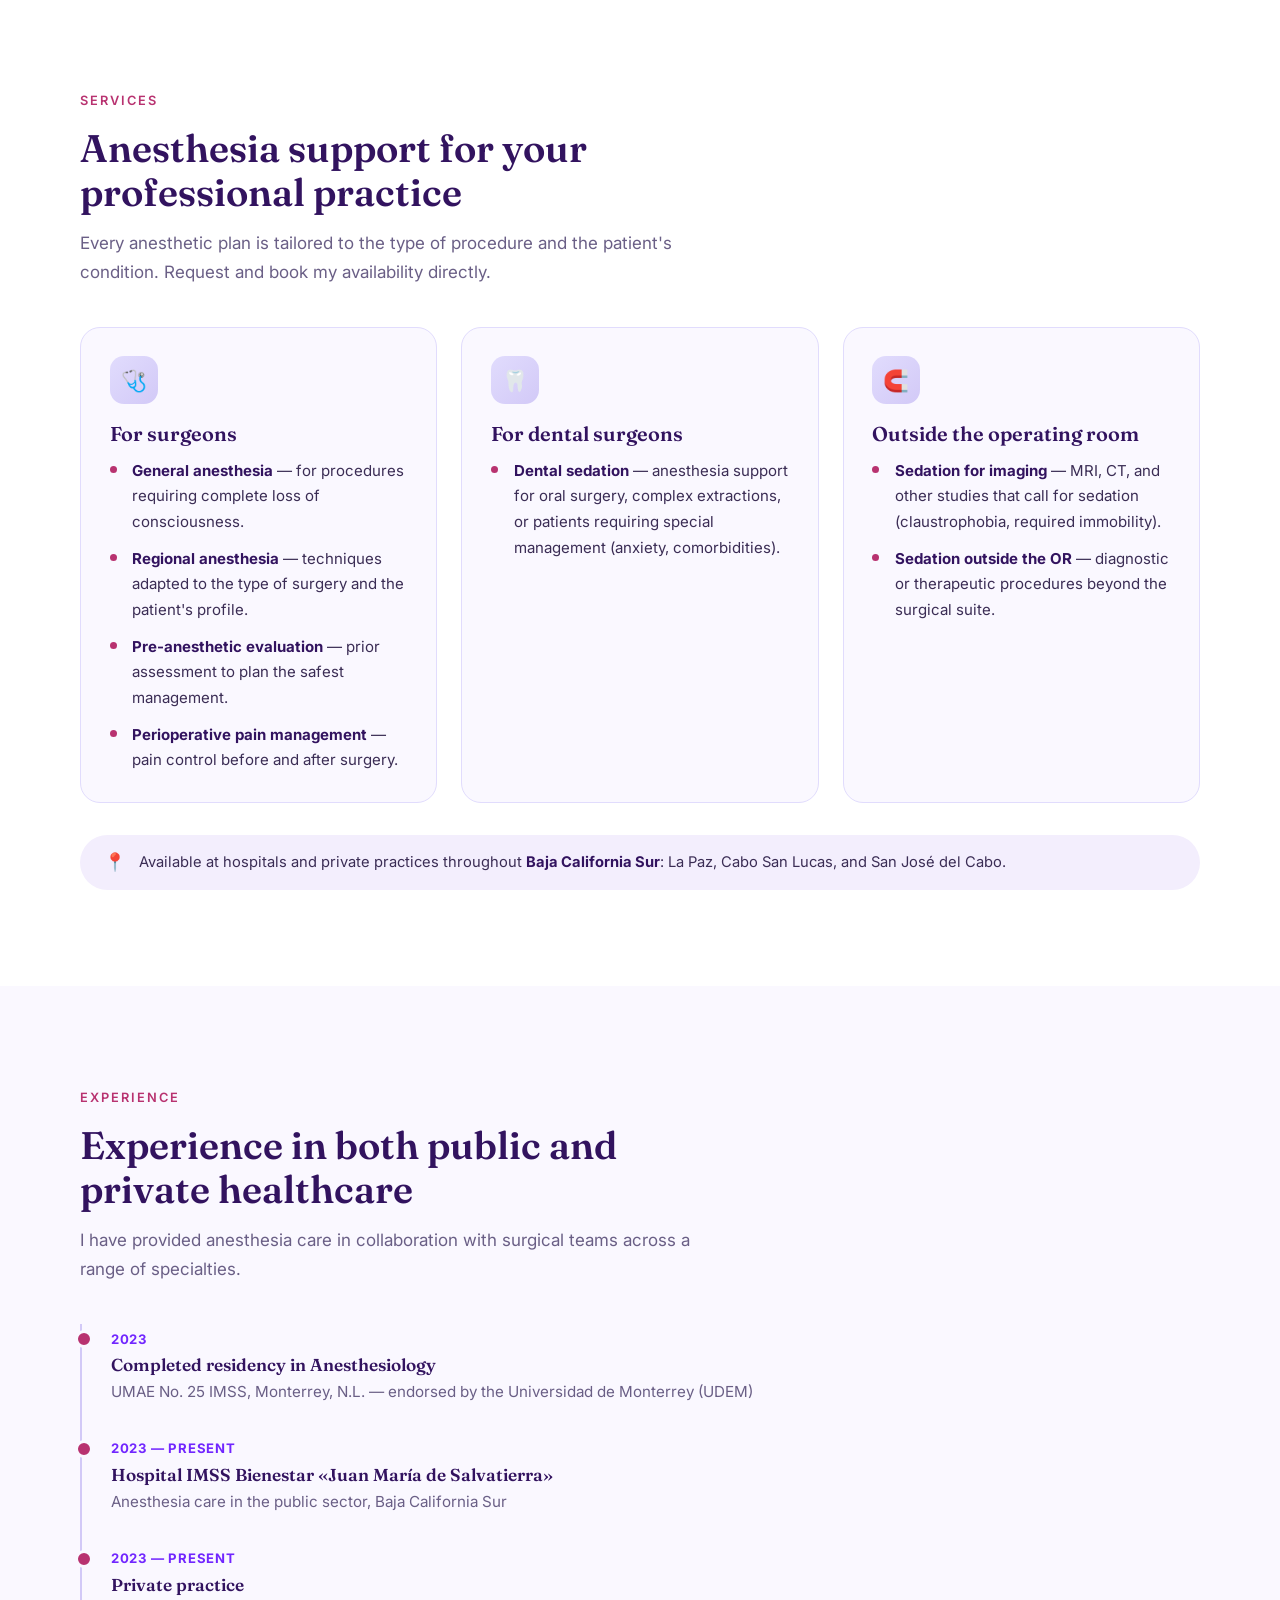
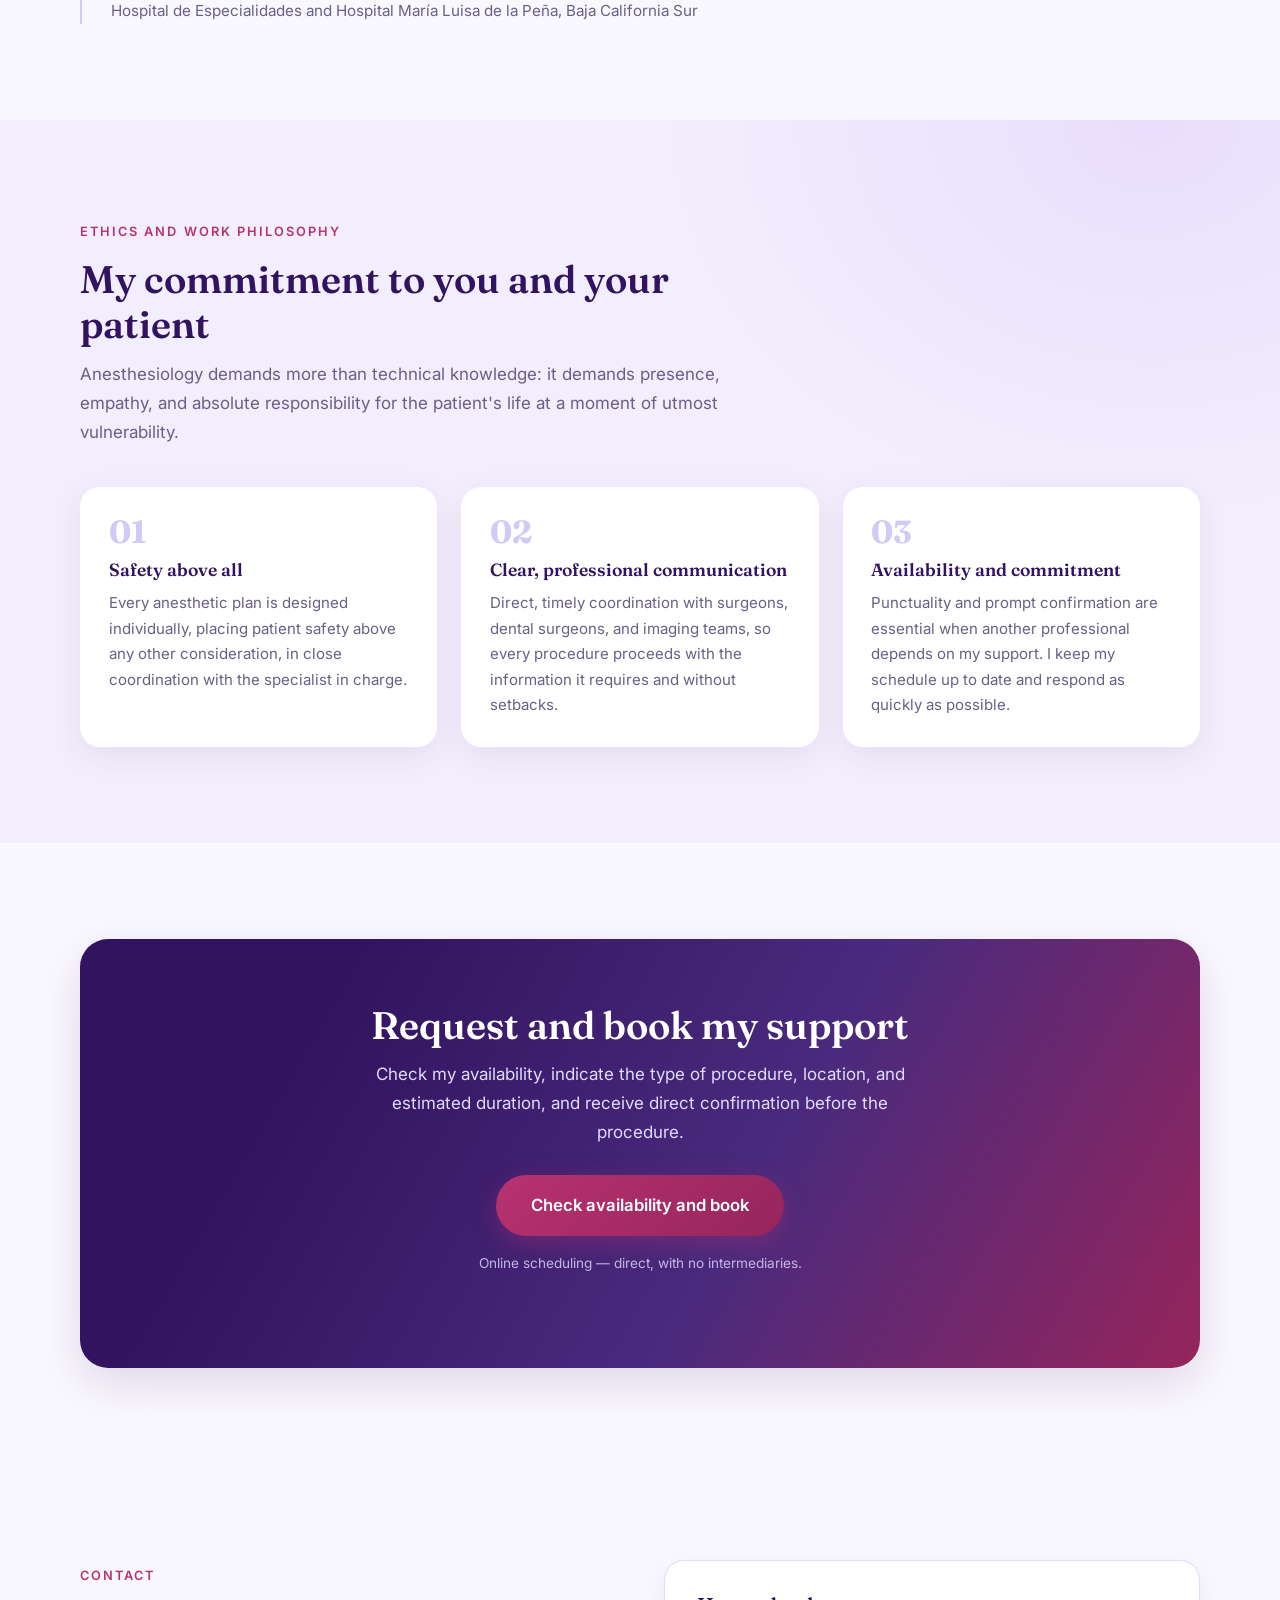
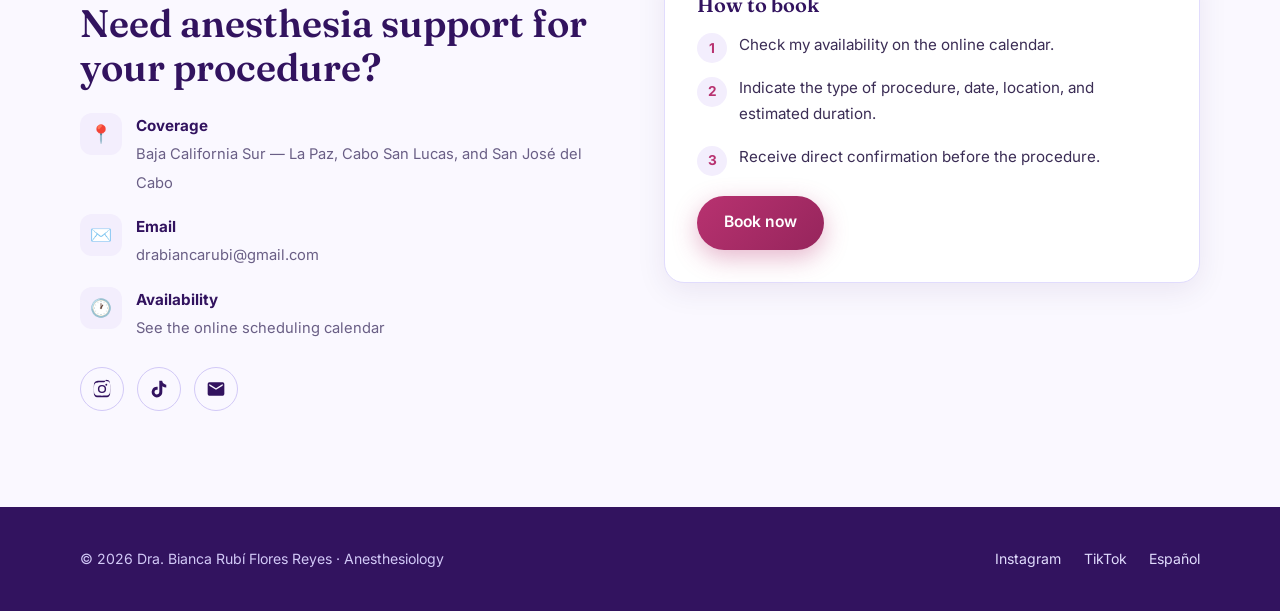
==== commit 2804b100: "Restore Dra. Rubí to hero as circular portrait medallion + on share card Salvaged clean head-and-sho" ====
--- a/index.html
+++ b/index.html
@@ -106,7 +106,7 @@
         </div>
       </div>
       <figure class="hero-figure">
-        <div class="hero-emblem" aria-hidden="true"><span>BR</span></div>
+        <div class="hero-emblem"><img class="hero-portrait" src="assets/img/dra-bianca-portrait.webp" width="900" height="900" alt="Dra. Bianca Rubí Flores Reyes, médico anestesióloga" fetchpriority="high"></div>
         <div class="hero-badge badge-cert">Aval del Consejo Mexicano de Anestesiología<small>Especialidad UMAE No. 25 IMSS · UDEM</small></div>
         <div class="hero-badge badge-loc"><span aria-hidden="true">📍</span> La Paz · Los Cabos · San José del Cabo<small>Cobertura en Baja California Sur</small></div>
       </figure>
--- a/assets/css/style.css
+++ b/assets/css/style.css
@@ -278,6 +278,15 @@
   display: grid;
   place-items: center;
 }
+.hero-portrait {
+  width: min(340px, 76%);
+  height: auto;
+  border-radius: 50%;
+  background: radial-gradient(circle at 35% 25%, #ffffff, var(--lav-200) 75%);
+  border: 8px solid rgba(255, 255, 255, 0.85);
+  box-shadow: 0 20px 50px rgba(50, 19, 95, 0.28);
+}
+
 .hero-emblem span {
   font-family: var(--font-display);
   font-size: clamp(4rem, 8vw, 6rem);
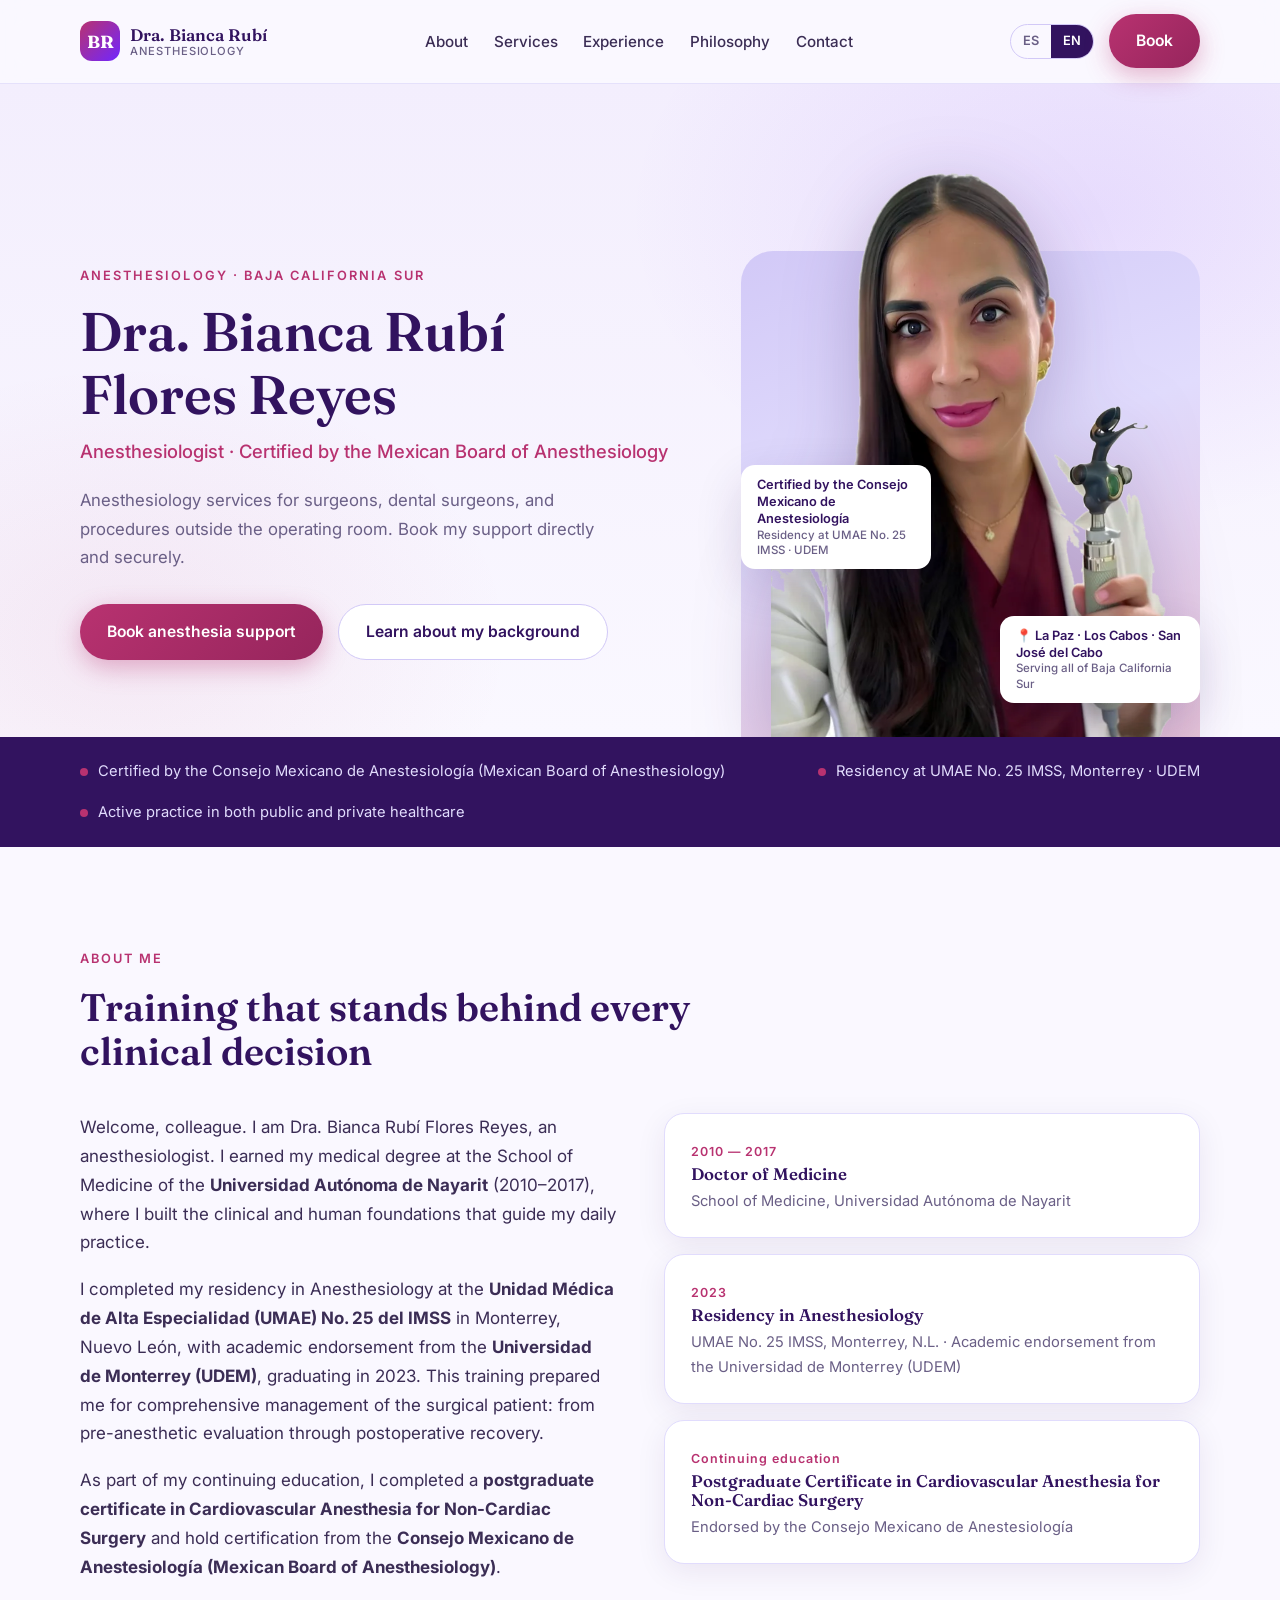
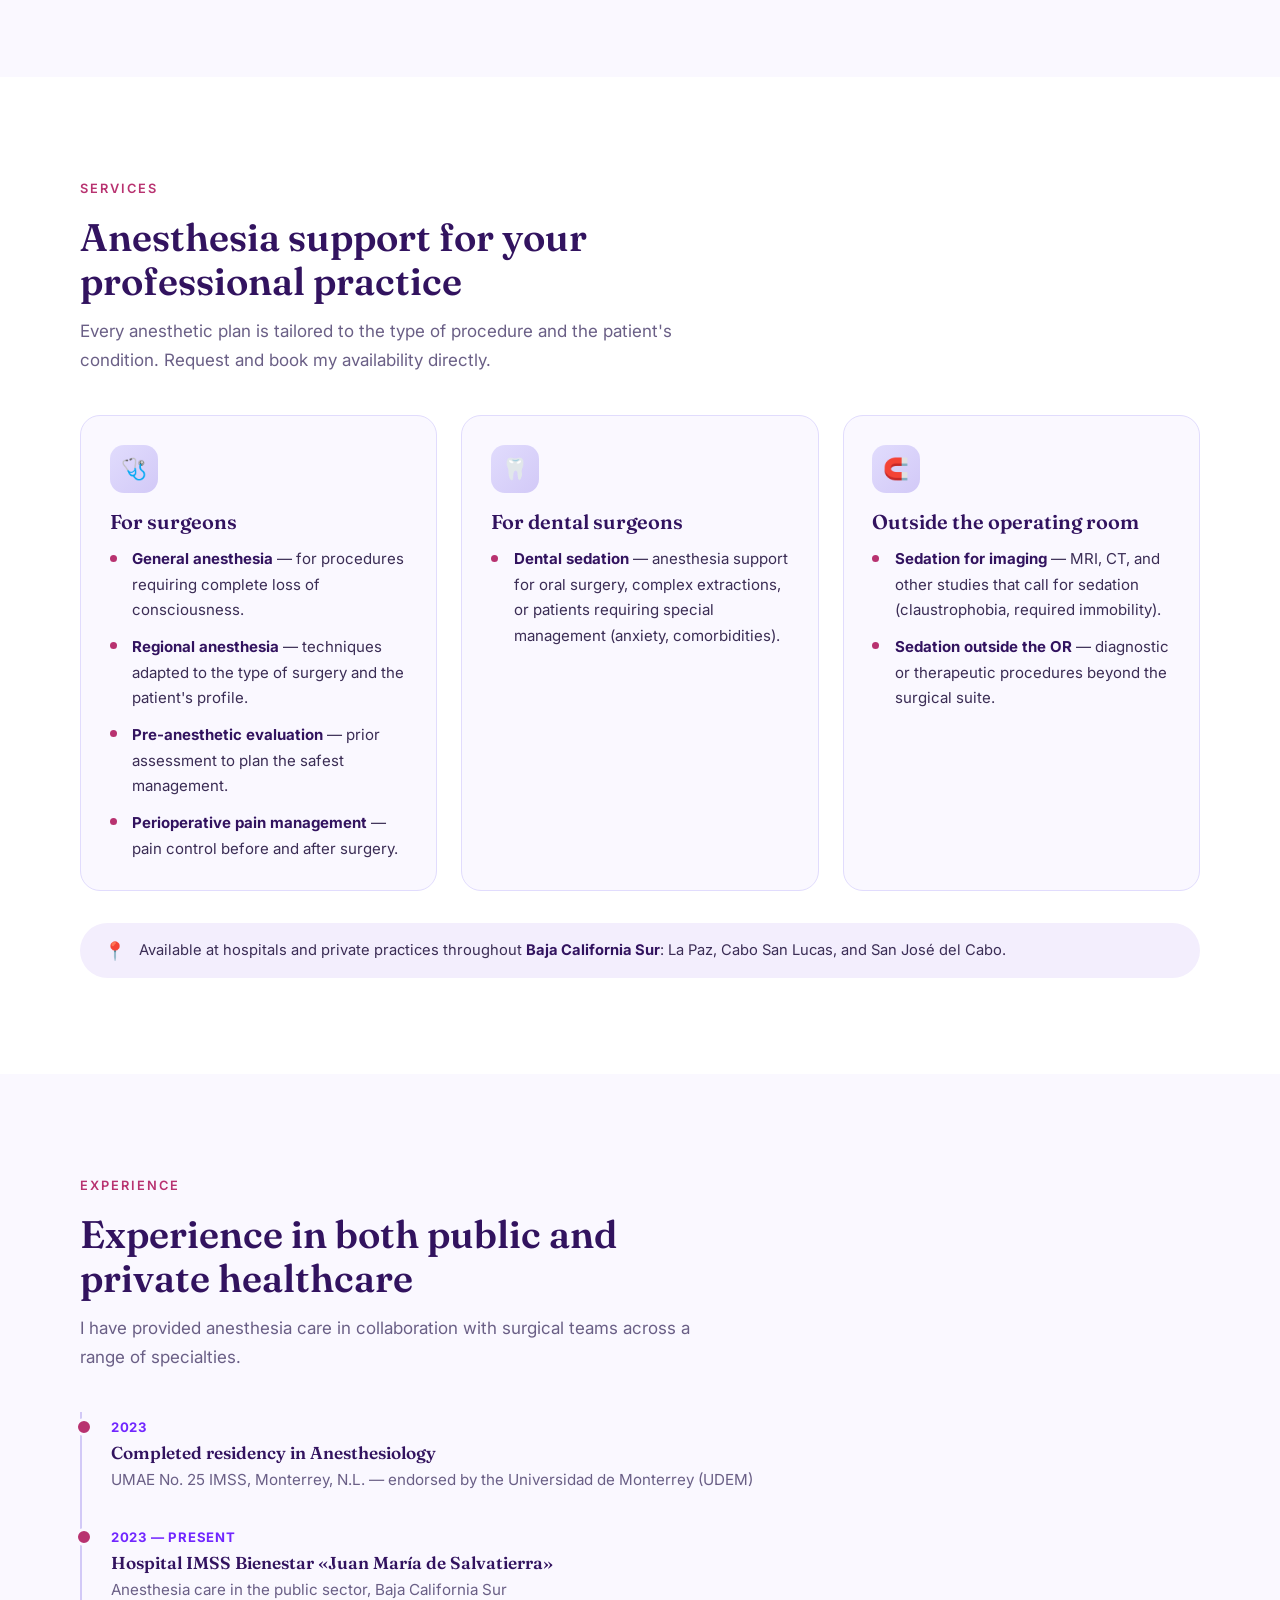
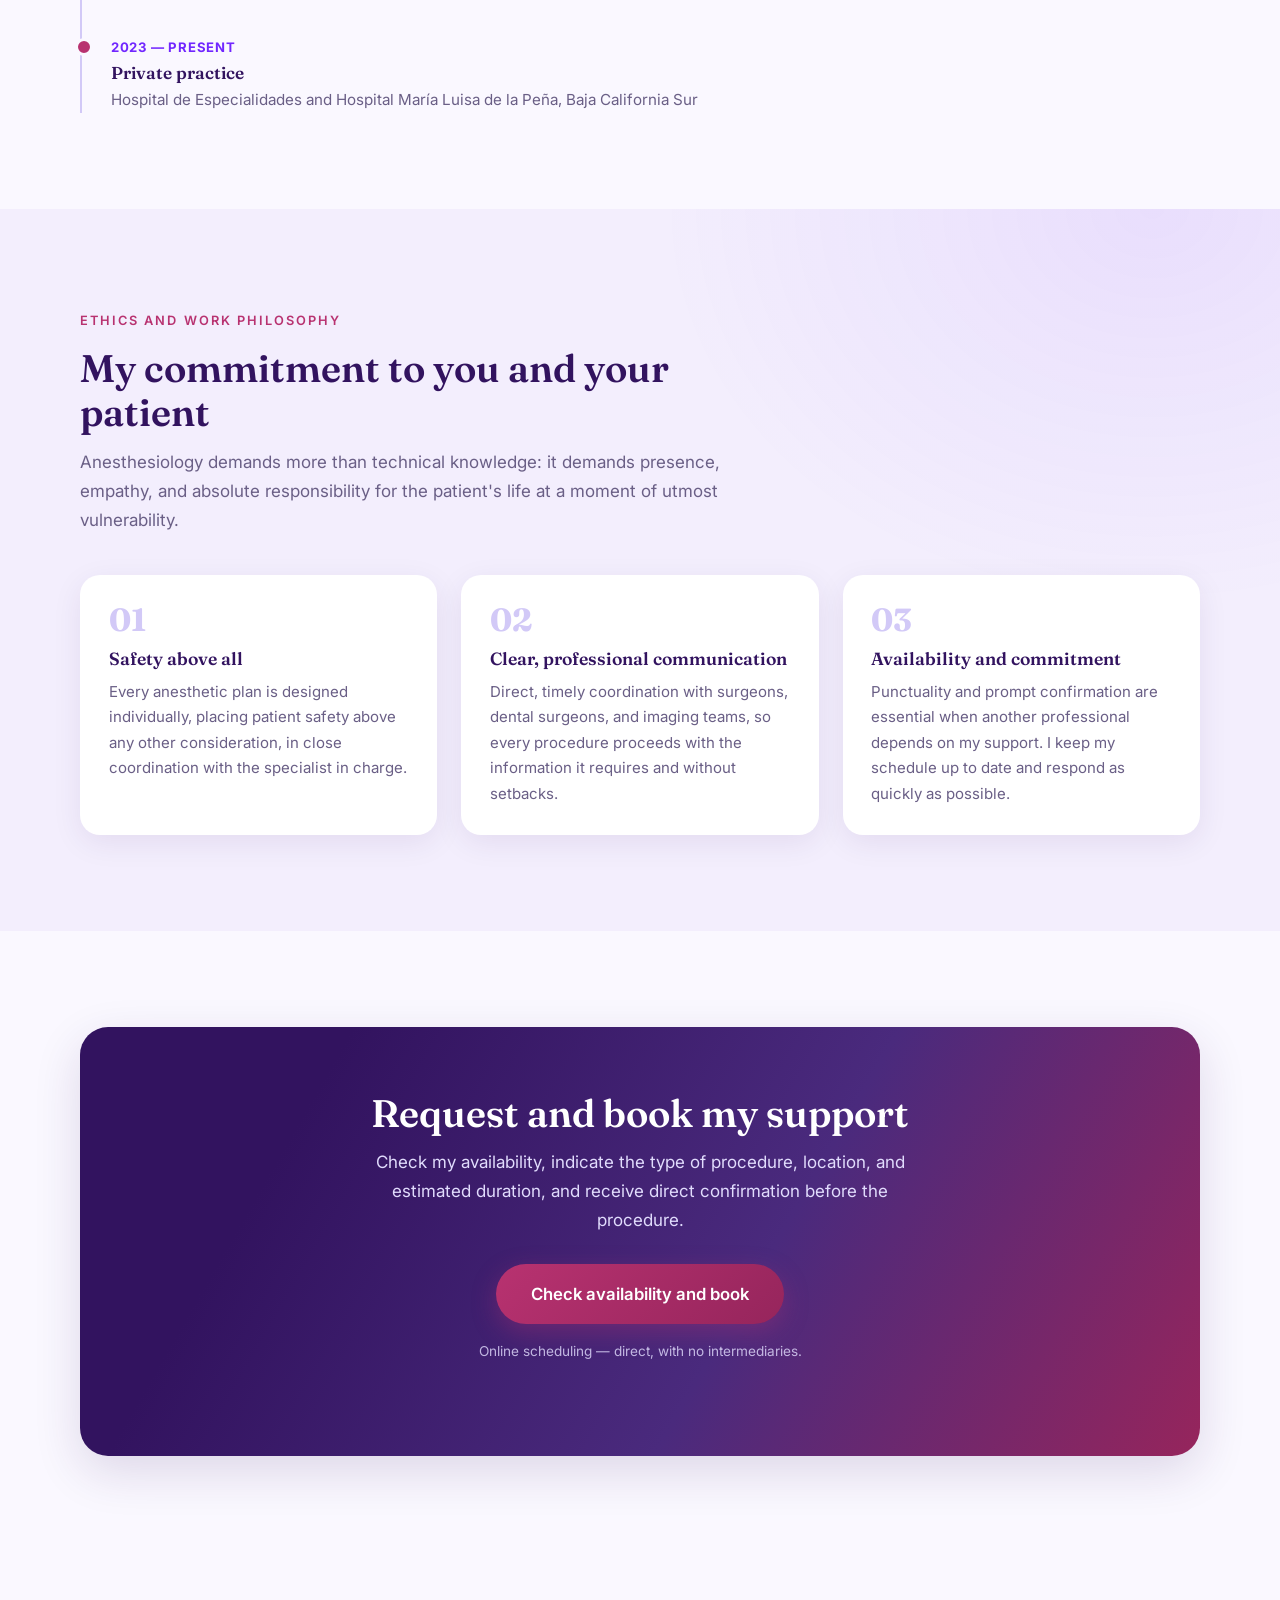
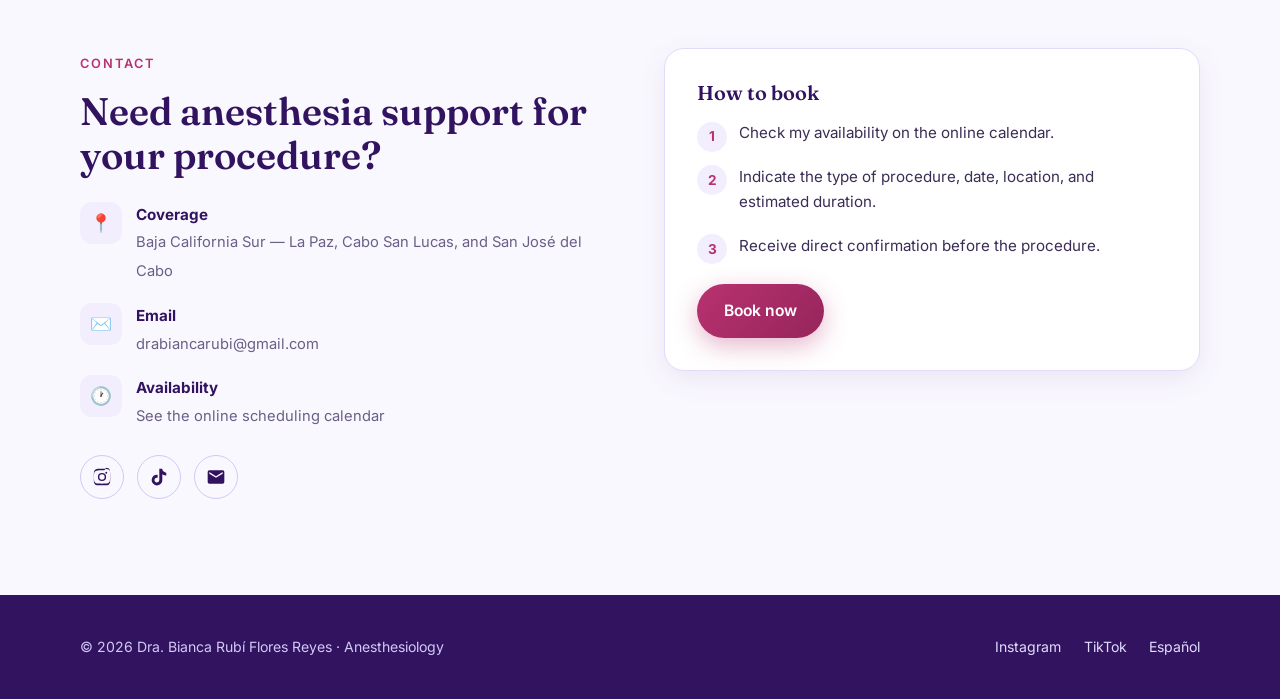
==== commit 7399a96a: "Full-figure hero photo restored from clean source; badges moved off the face Programmatic checkerboa" ====
--- a/index.html
+++ b/index.html
@@ -31,14 +31,14 @@
   <meta property="og:locale" content="es_MX">
   <meta property="og:site_name" content="Dra. Bianca Rubí Flores Reyes">
   <meta property="og:url" content="https://drabiancarubi.com/">
-  <meta property="og:image" content="https://drabiancarubi.github.io/website/assets/img/og-card.png">
+  <meta property="og:image" content="https://drabiancarubi.com/assets/img/og-card.png">
   <meta property="og:image:width" content="1200">
   <meta property="og:image:height" content="630">
   <meta property="og:image:alt" content="Dra. Bianca Rubí Flores Reyes — Médico Especialista en Anestesiología, Baja California Sur">
   <meta name="twitter:card" content="summary_large_image">
   <meta name="twitter:title" content="Dra. Bianca Rubí Flores Reyes | Anestesióloga">
   <meta name="twitter:description" content="Apoyo anestésico seguro y puntual para su práctica quirúrgica, dental o de imagenología en Baja California Sur.">
-  <meta name="twitter:image" content="https://drabiancarubi.github.io/website/assets/img/og-card.png">
+  <meta name="twitter:image" content="https://drabiancarubi.com/assets/img/og-card.png">
 
   <link rel="preconnect" href="https://fonts.googleapis.com">
   <link rel="preconnect" href="https://fonts.gstatic.com" crossorigin>
@@ -106,7 +106,10 @@
         </div>
       </div>
       <figure class="hero-figure">
-        <div class="hero-emblem"><img class="hero-portrait" src="assets/img/dra-bianca-portrait.webp" width="900" height="900" alt="Dra. Bianca Rubí Flores Reyes, médico anestesióloga" fetchpriority="high"></div>
+        <img src="assets/img/dra-bianca.webp" width="1200" height="1695"
+             srcset="assets/img/dra-bianca-sm.webp 640w, assets/img/dra-bianca.webp 1200w"
+             sizes="(max-width: 960px) 88vw, 400px"
+             alt="Dra. Bianca Rubí Flores Reyes, médico anestesióloga" fetchpriority="high">
         <div class="hero-badge badge-cert">Aval del Consejo Mexicano de Anestesiología<small>Especialidad UMAE No. 25 IMSS · UDEM</small></div>
         <div class="hero-badge badge-loc"><span aria-hidden="true">📍</span> La Paz · Los Cabos · San José del Cabo<small>Cobertura en Baja California Sur</small></div>
       </figure>
--- a/assets/css/style.css
+++ b/assets/css/style.css
@@ -314,8 +314,8 @@
   color: var(--muted);
   font-size: 0.72rem;
 }
-.badge-cert { left: 0; top: 32%; max-width: 190px; }
-.badge-loc { right: 0; bottom: 12%; max-width: 200px; }
+.badge-cert { left: 0; top: 52%; max-width: 190px; }
+.badge-loc { right: 0; bottom: 6%; max-width: 200px; }
 
 /* ---------- Trust strip ---------- */
 .trust {
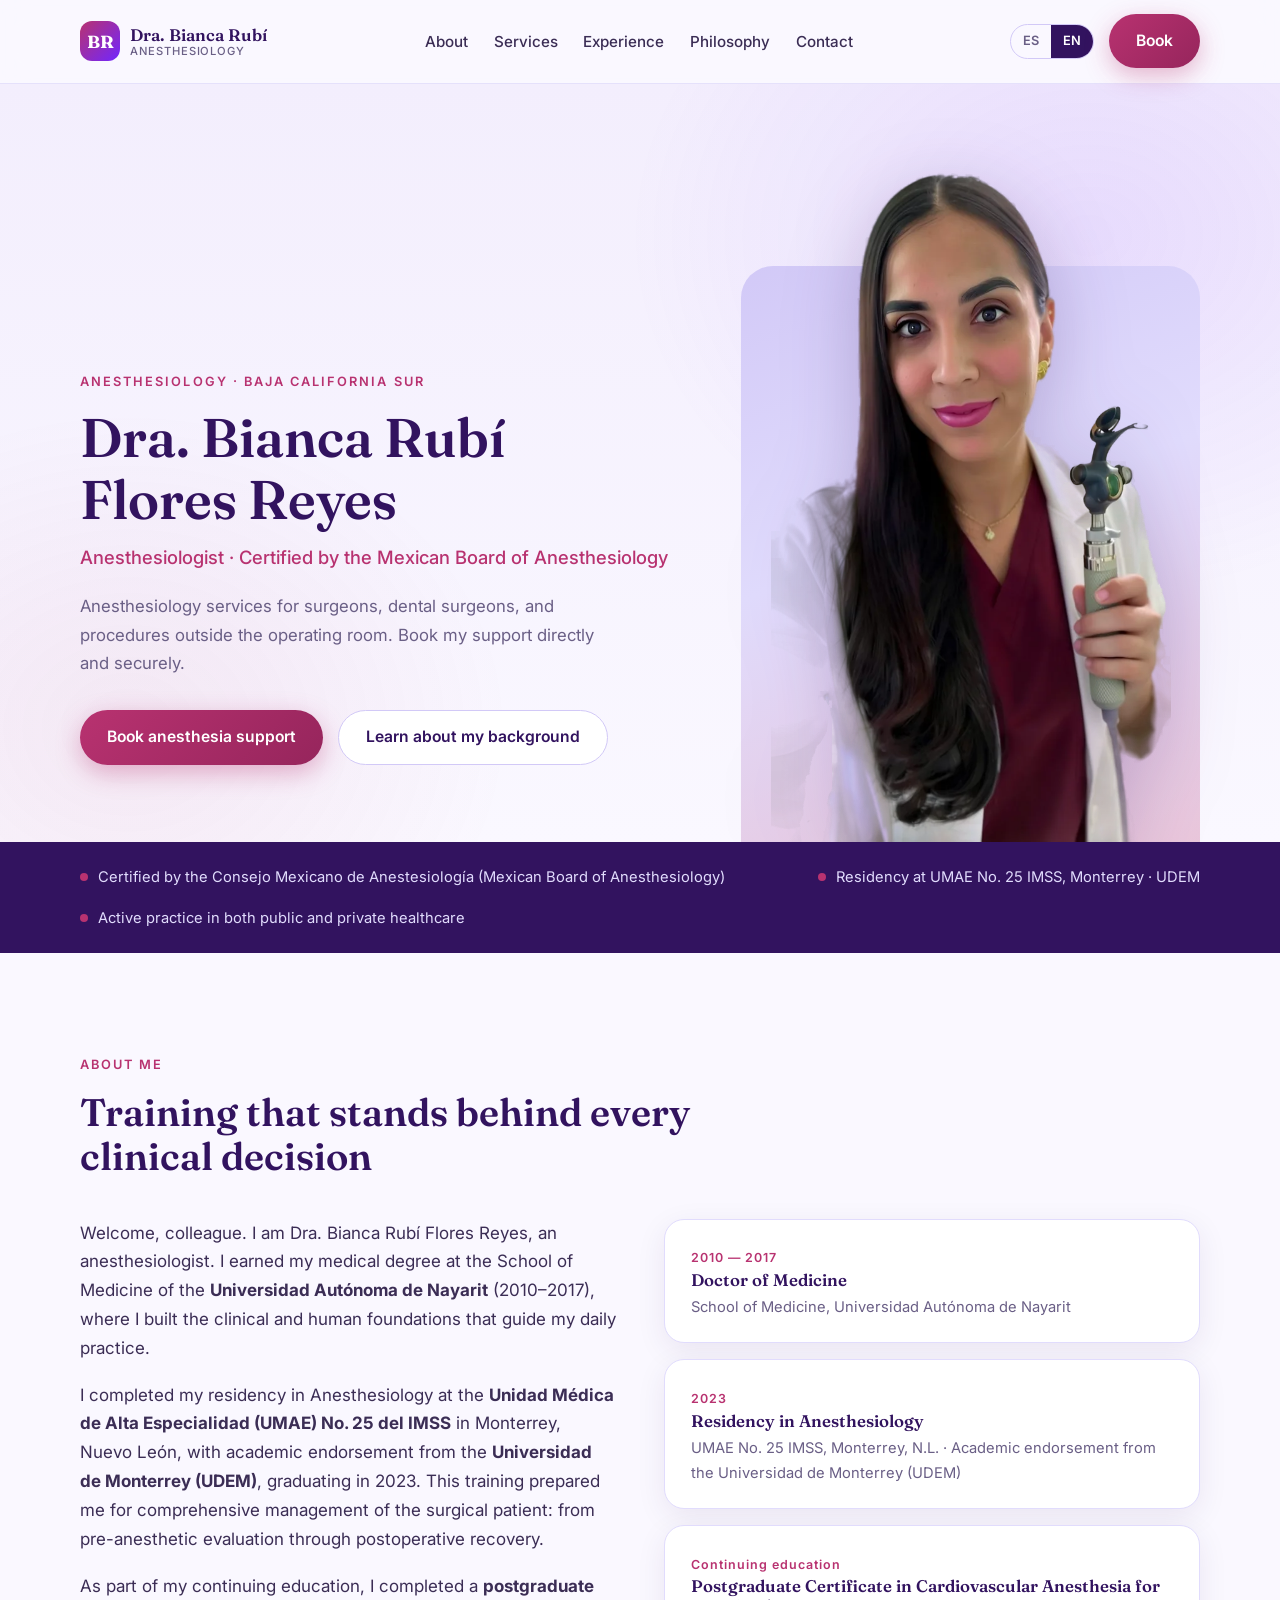
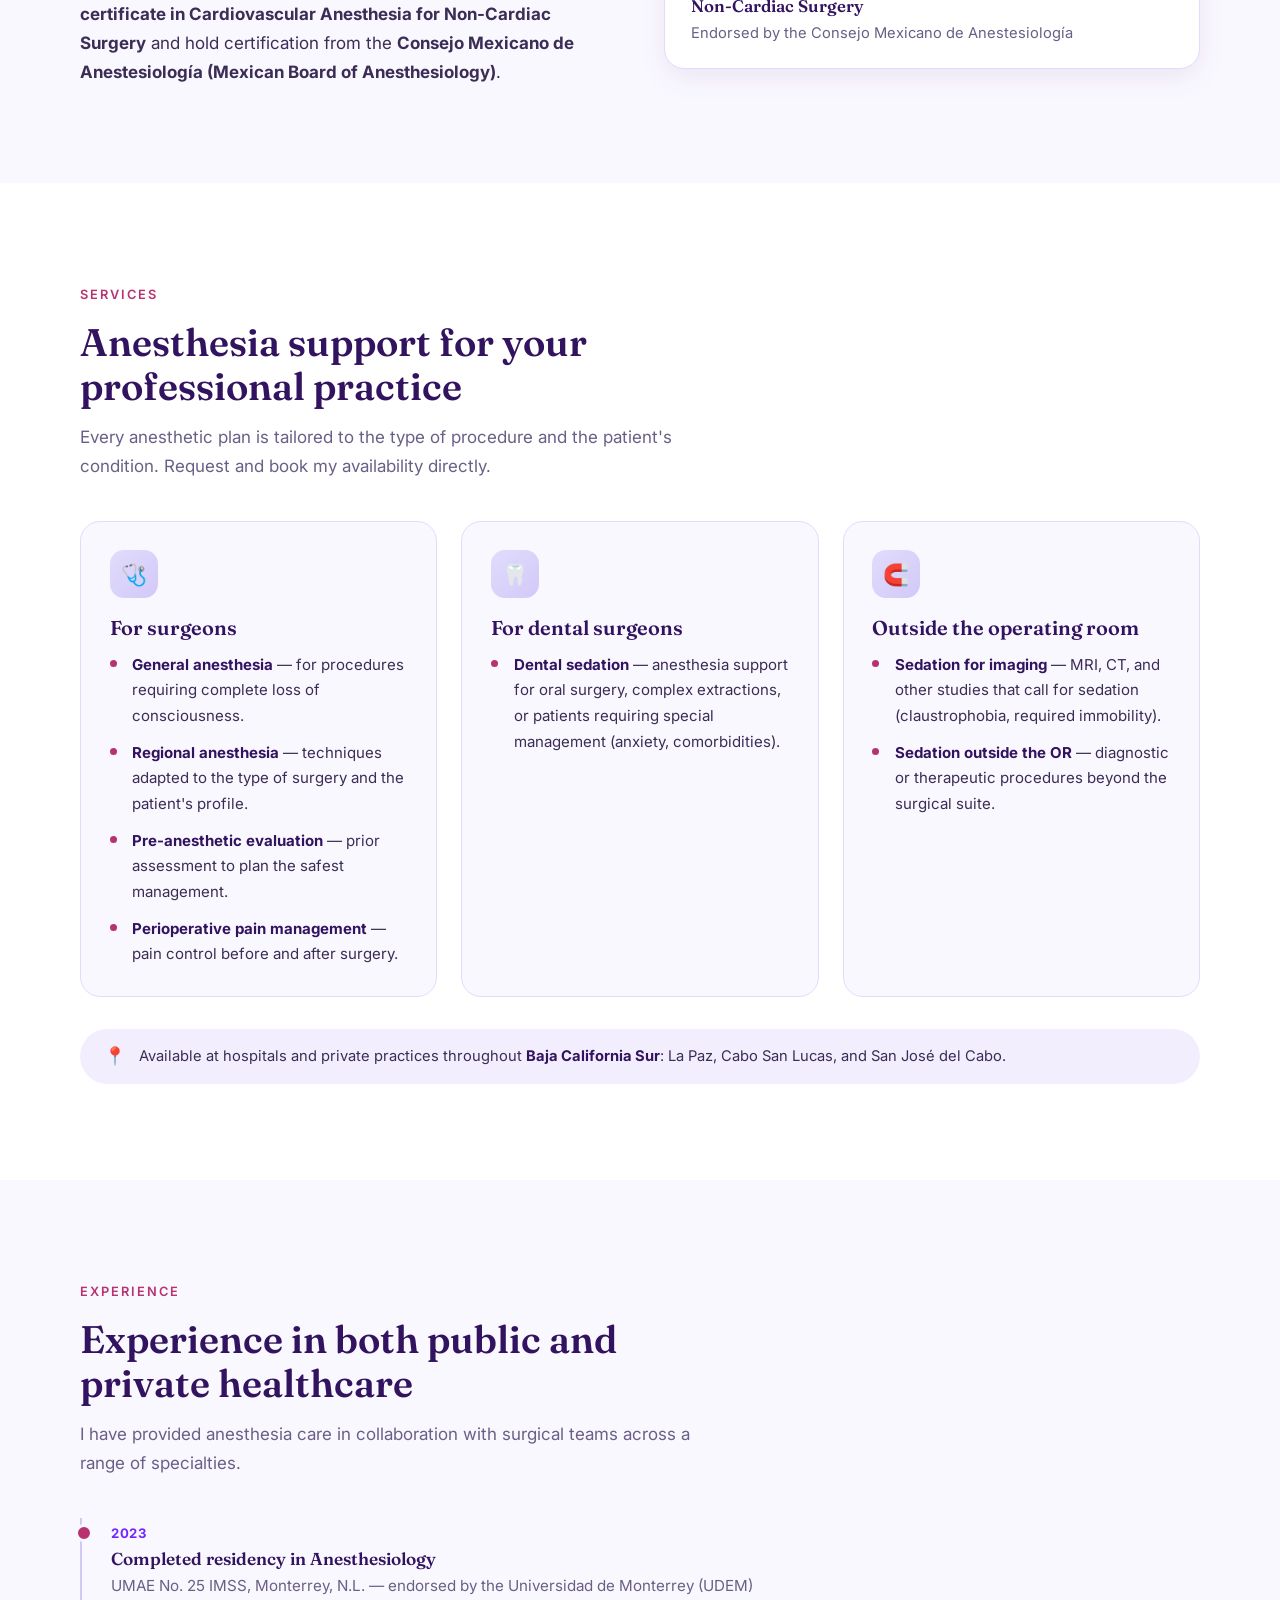
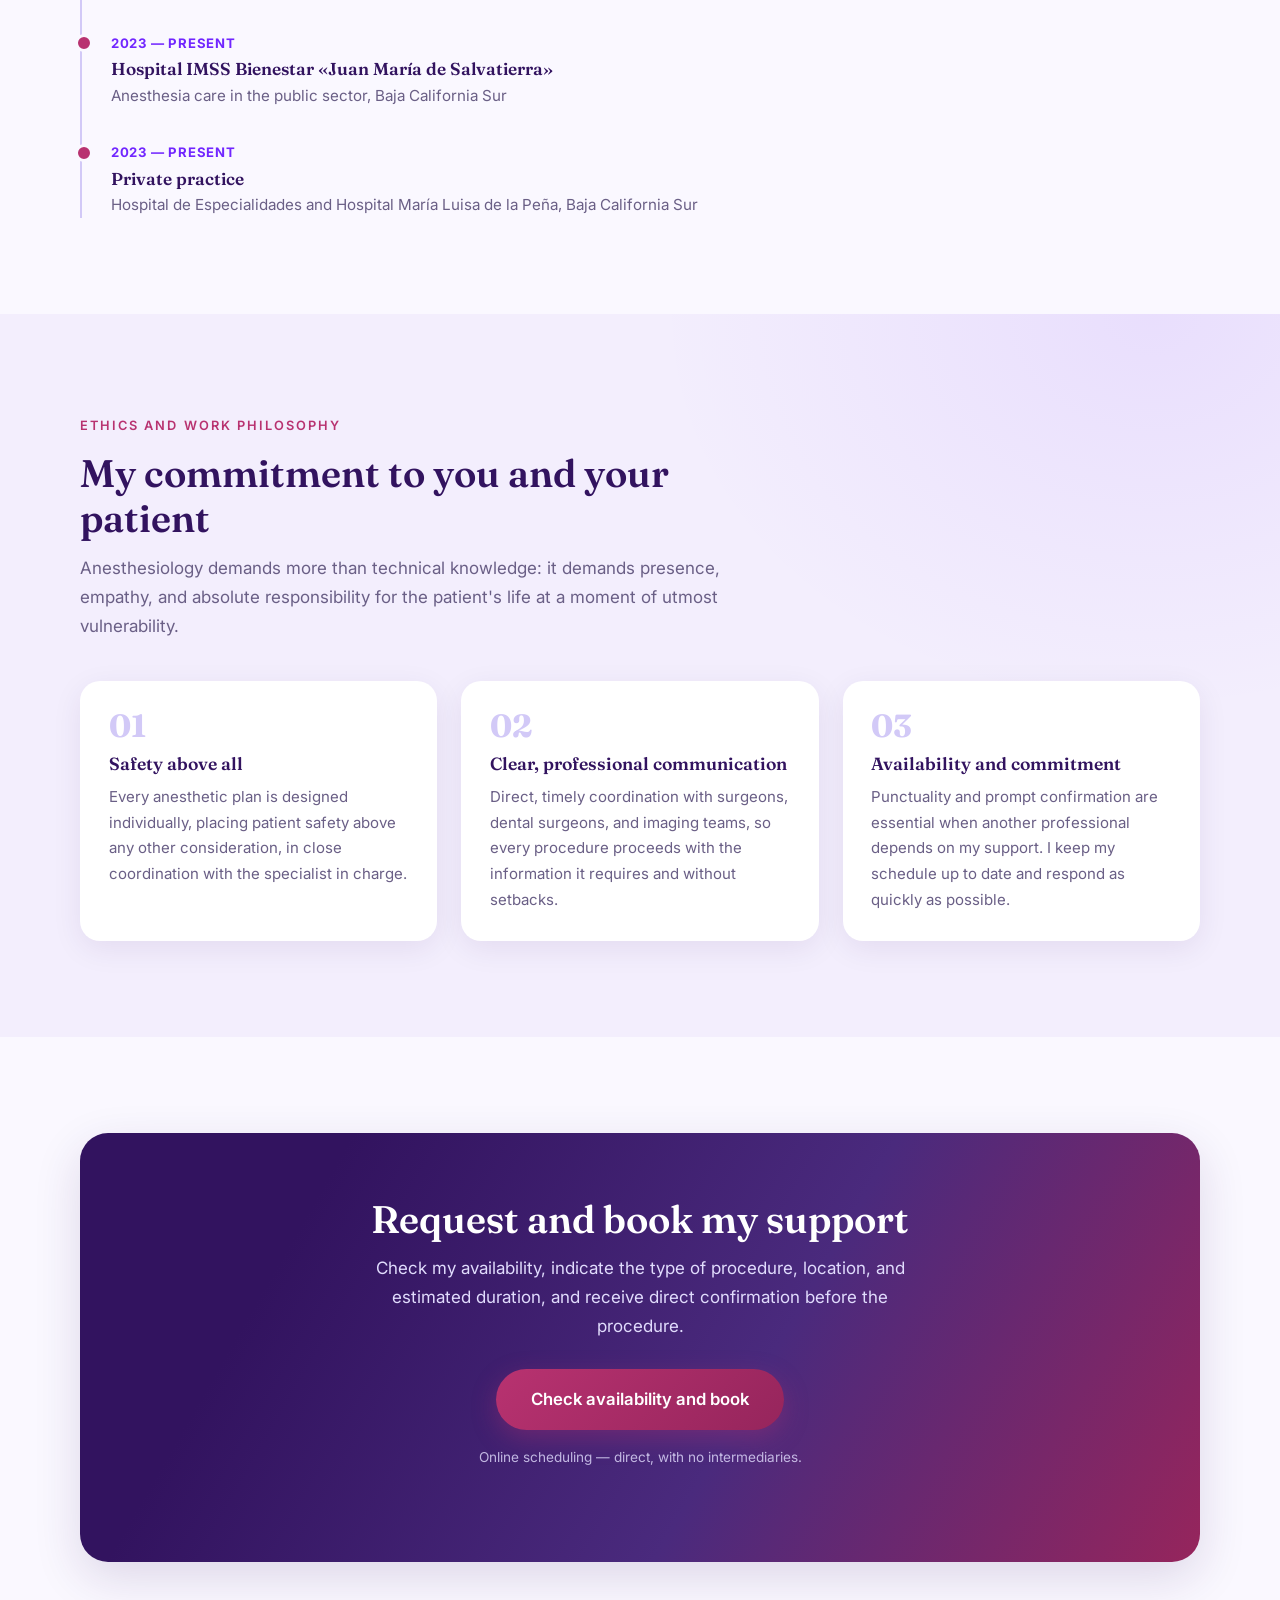
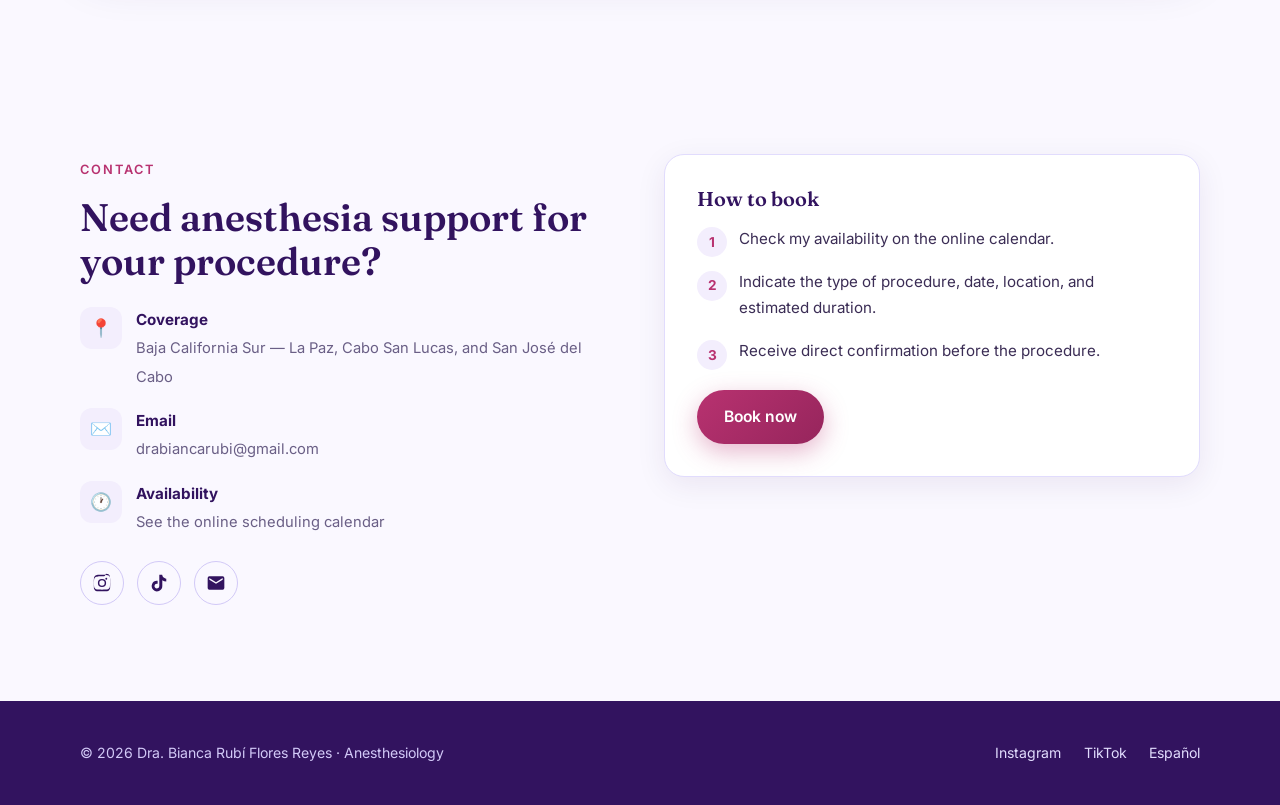
==== commit 23367bd6: "ML-based cutout (rembg/isnet): coat fully preserved; remove hero badges Color-threshold extraction w" ====
--- a/index.html
+++ b/index.html
@@ -106,12 +106,10 @@
         </div>
       </div>
       <figure class="hero-figure">
-        <img src="assets/img/dra-bianca.webp" width="1200" height="1695"
+        <img src="assets/img/dra-bianca.webp" width="1200" height="2012"
              srcset="assets/img/dra-bianca-sm.webp 640w, assets/img/dra-bianca.webp 1200w"
              sizes="(max-width: 960px) 88vw, 400px"
              alt="Dra. Bianca Rubí Flores Reyes, médico anestesióloga" fetchpriority="high">
-        <div class="hero-badge badge-cert">Aval del Consejo Mexicano de Anestesiología<small>Especialidad UMAE No. 25 IMSS · UDEM</small></div>
-        <div class="hero-badge badge-loc"><span aria-hidden="true">📍</span> La Paz · Los Cabos · San José del Cabo<small>Cobertura en Baja California Sur</small></div>
       </figure>
     </div>
   </section>
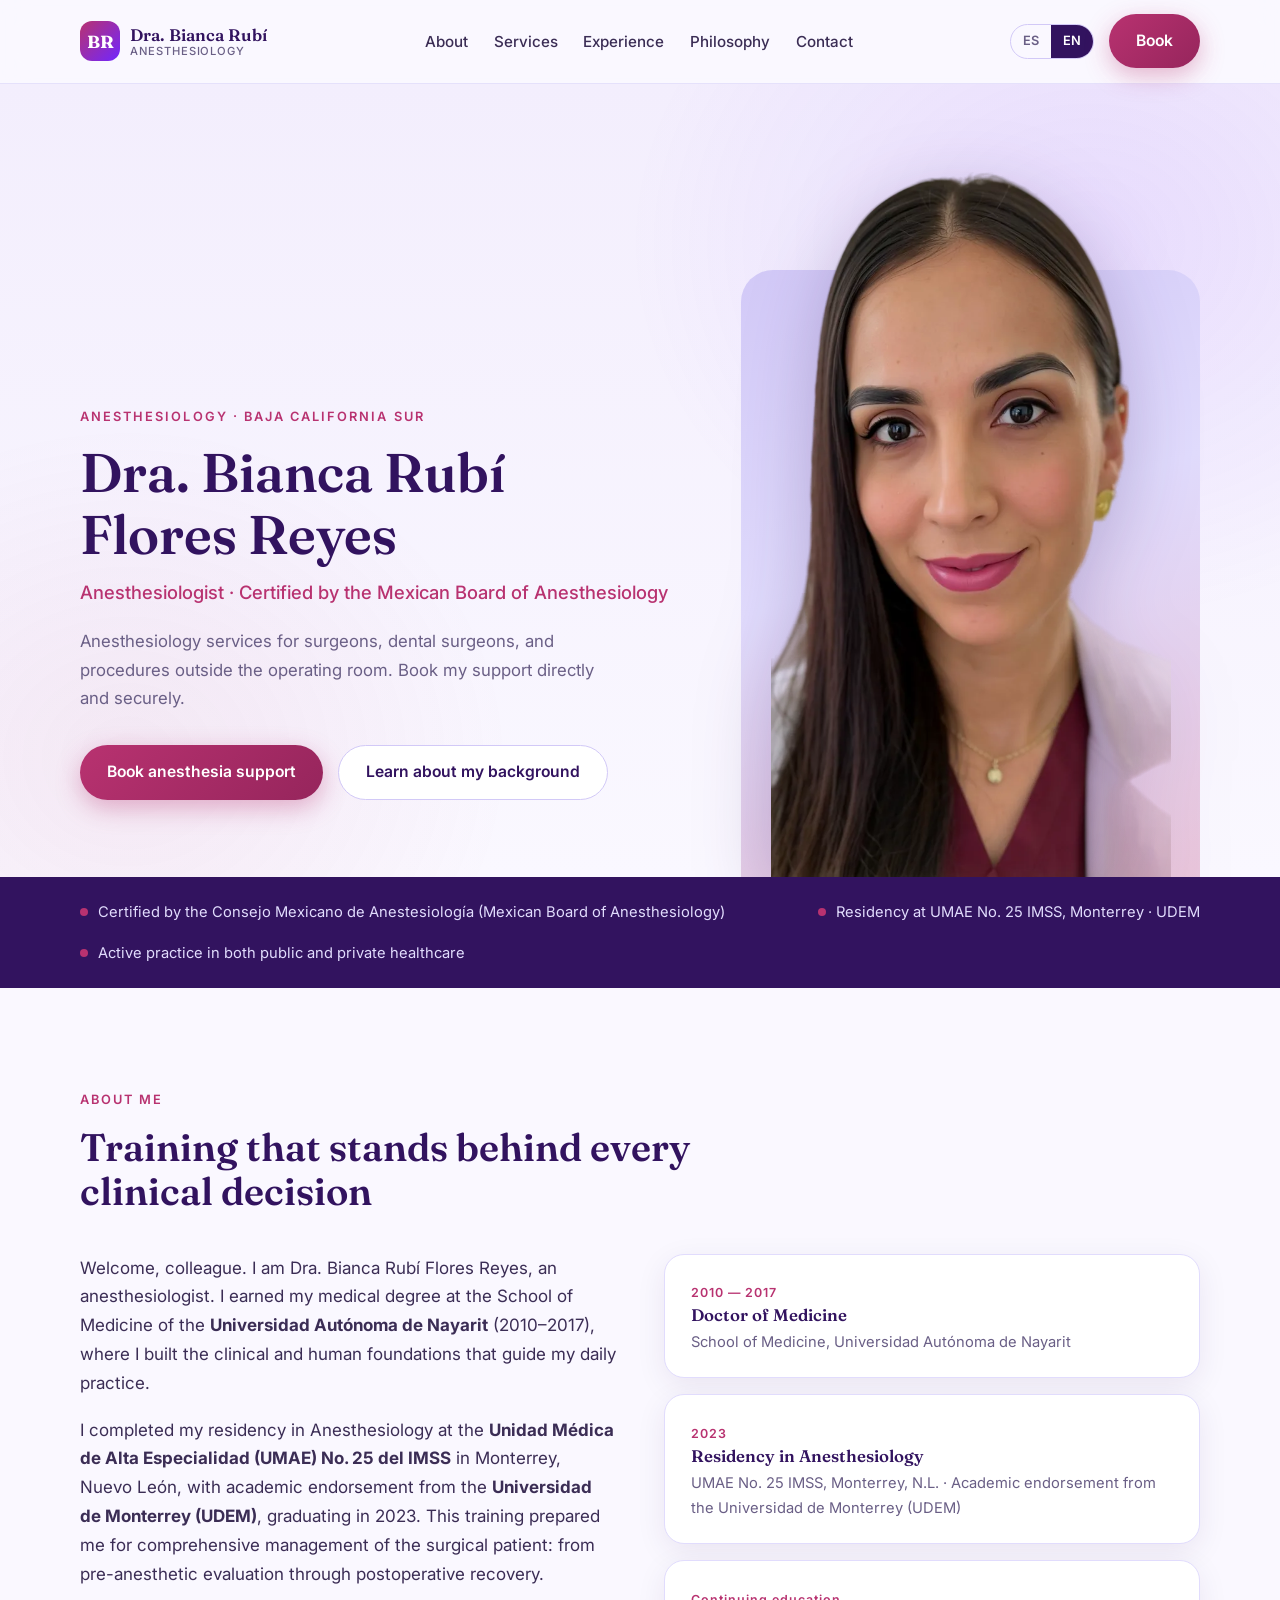
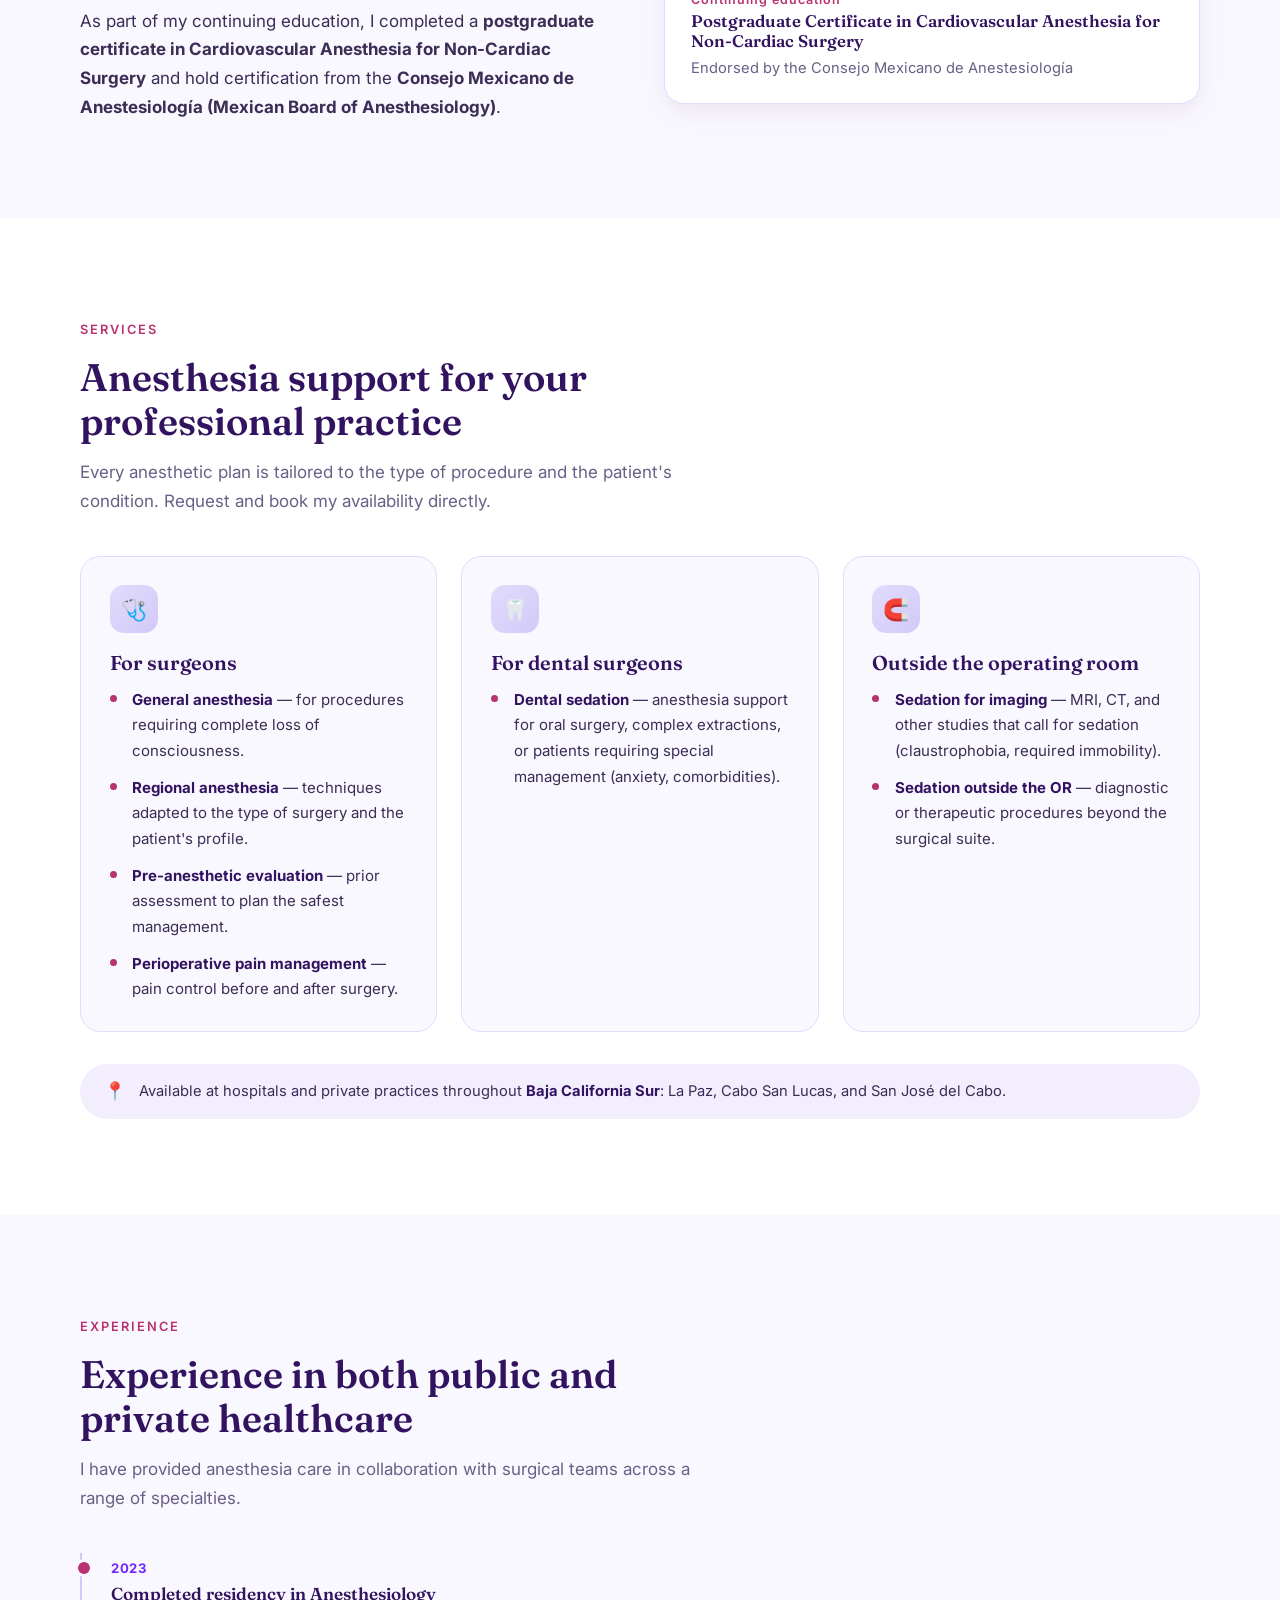
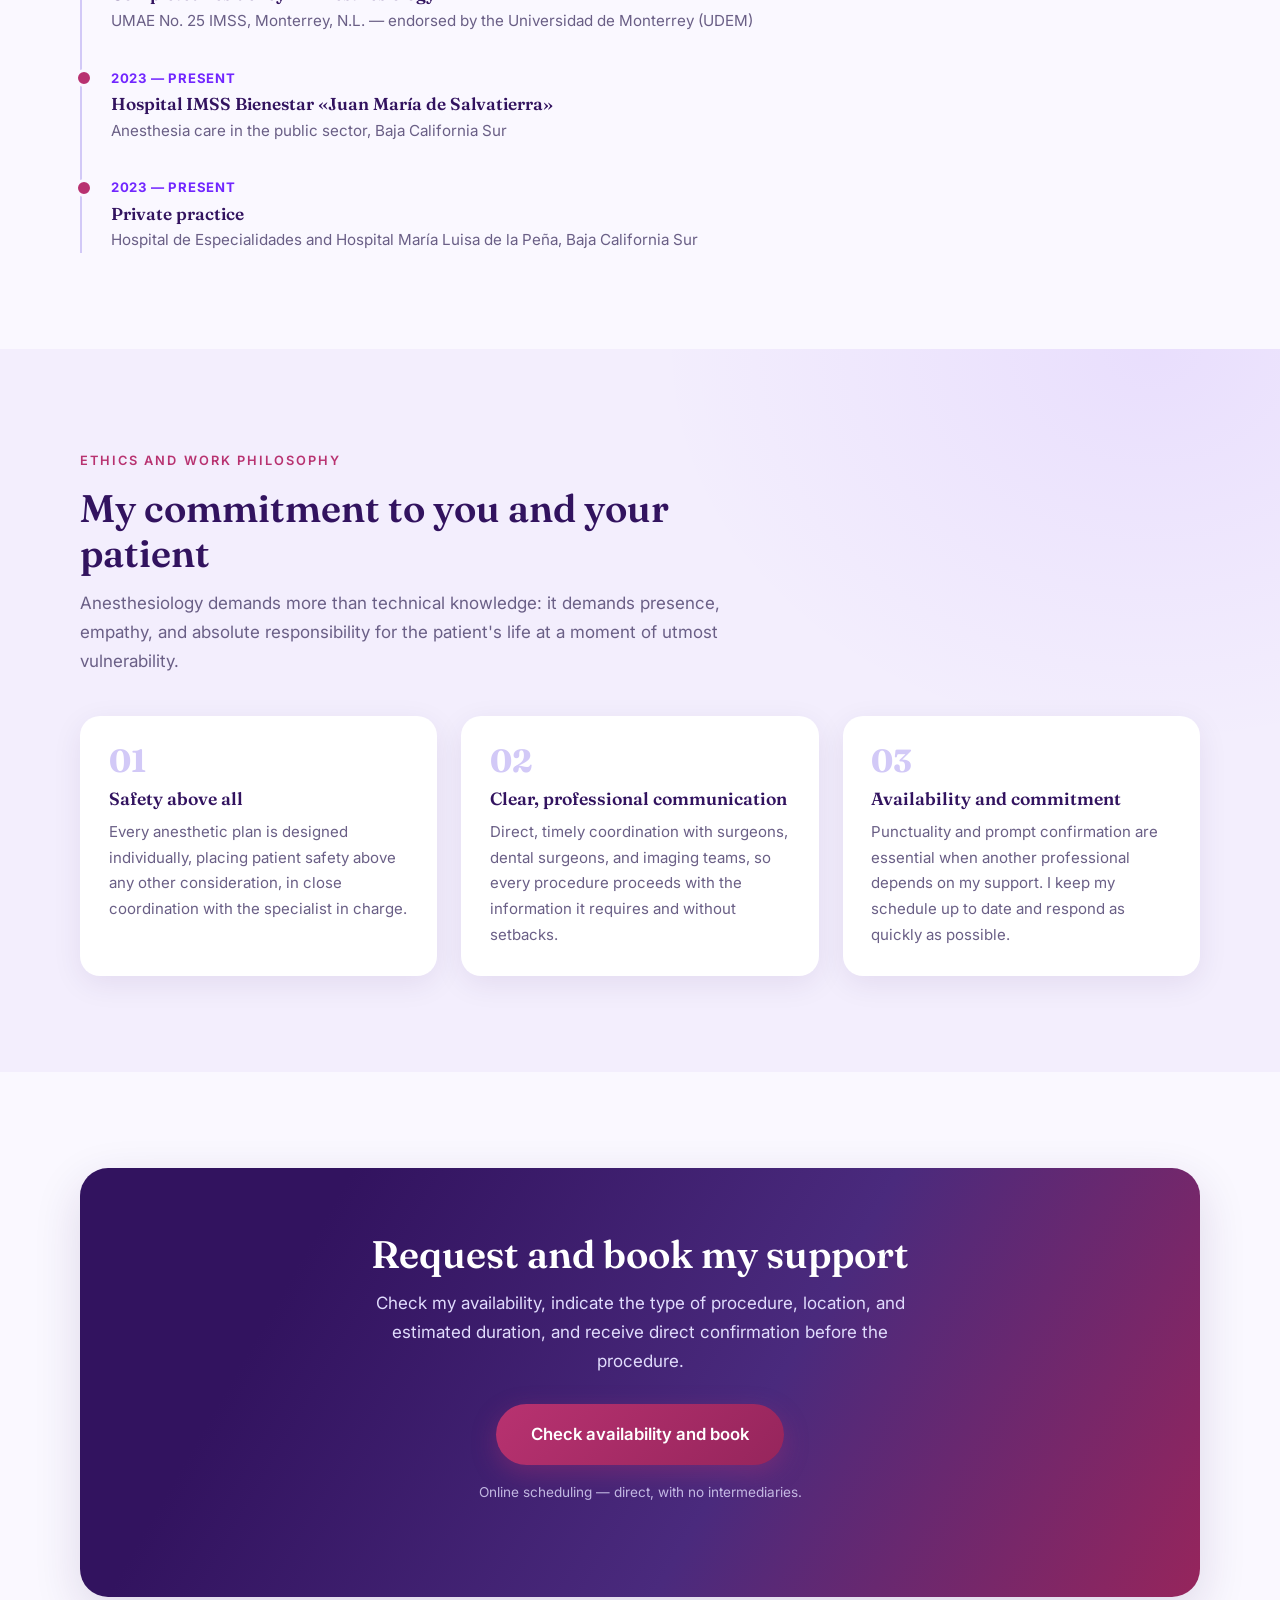
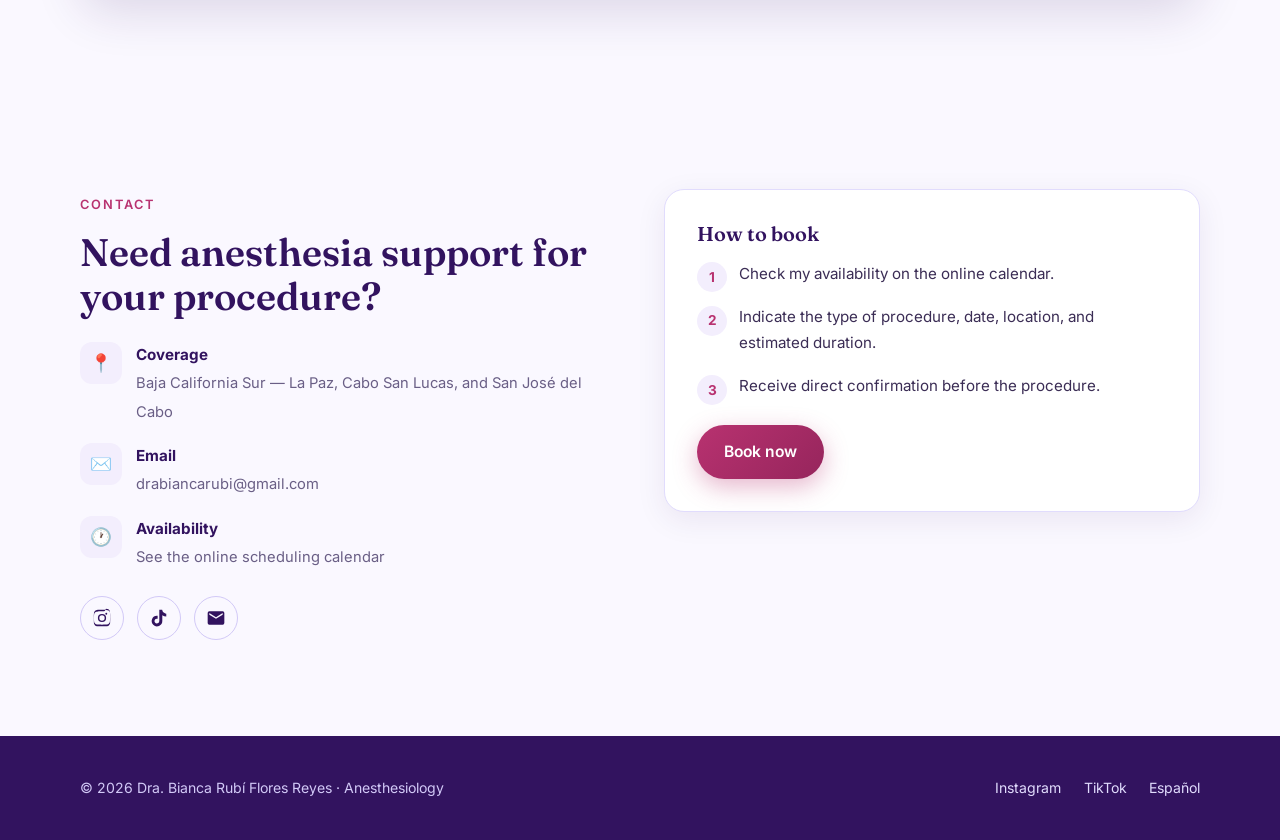
==== commit c0d4e054: "Switch hero + share card to new natural headshot (client-provided PNG image 5) Co-Authored-By: Claud" ====
--- a/index.html
+++ b/index.html
@@ -106,7 +106,7 @@
         </div>
       </div>
       <figure class="hero-figure">
-        <img src="assets/img/dra-bianca.webp" width="1200" height="2012"
+        <img src="assets/img/dra-bianca.webp" width="1200" height="2118"
              srcset="assets/img/dra-bianca-sm.webp 640w, assets/img/dra-bianca.webp 1200w"
              sizes="(max-width: 960px) 88vw, 400px"
              alt="Dra. Bianca Rubí Flores Reyes, médico anestesióloga" fetchpriority="high">
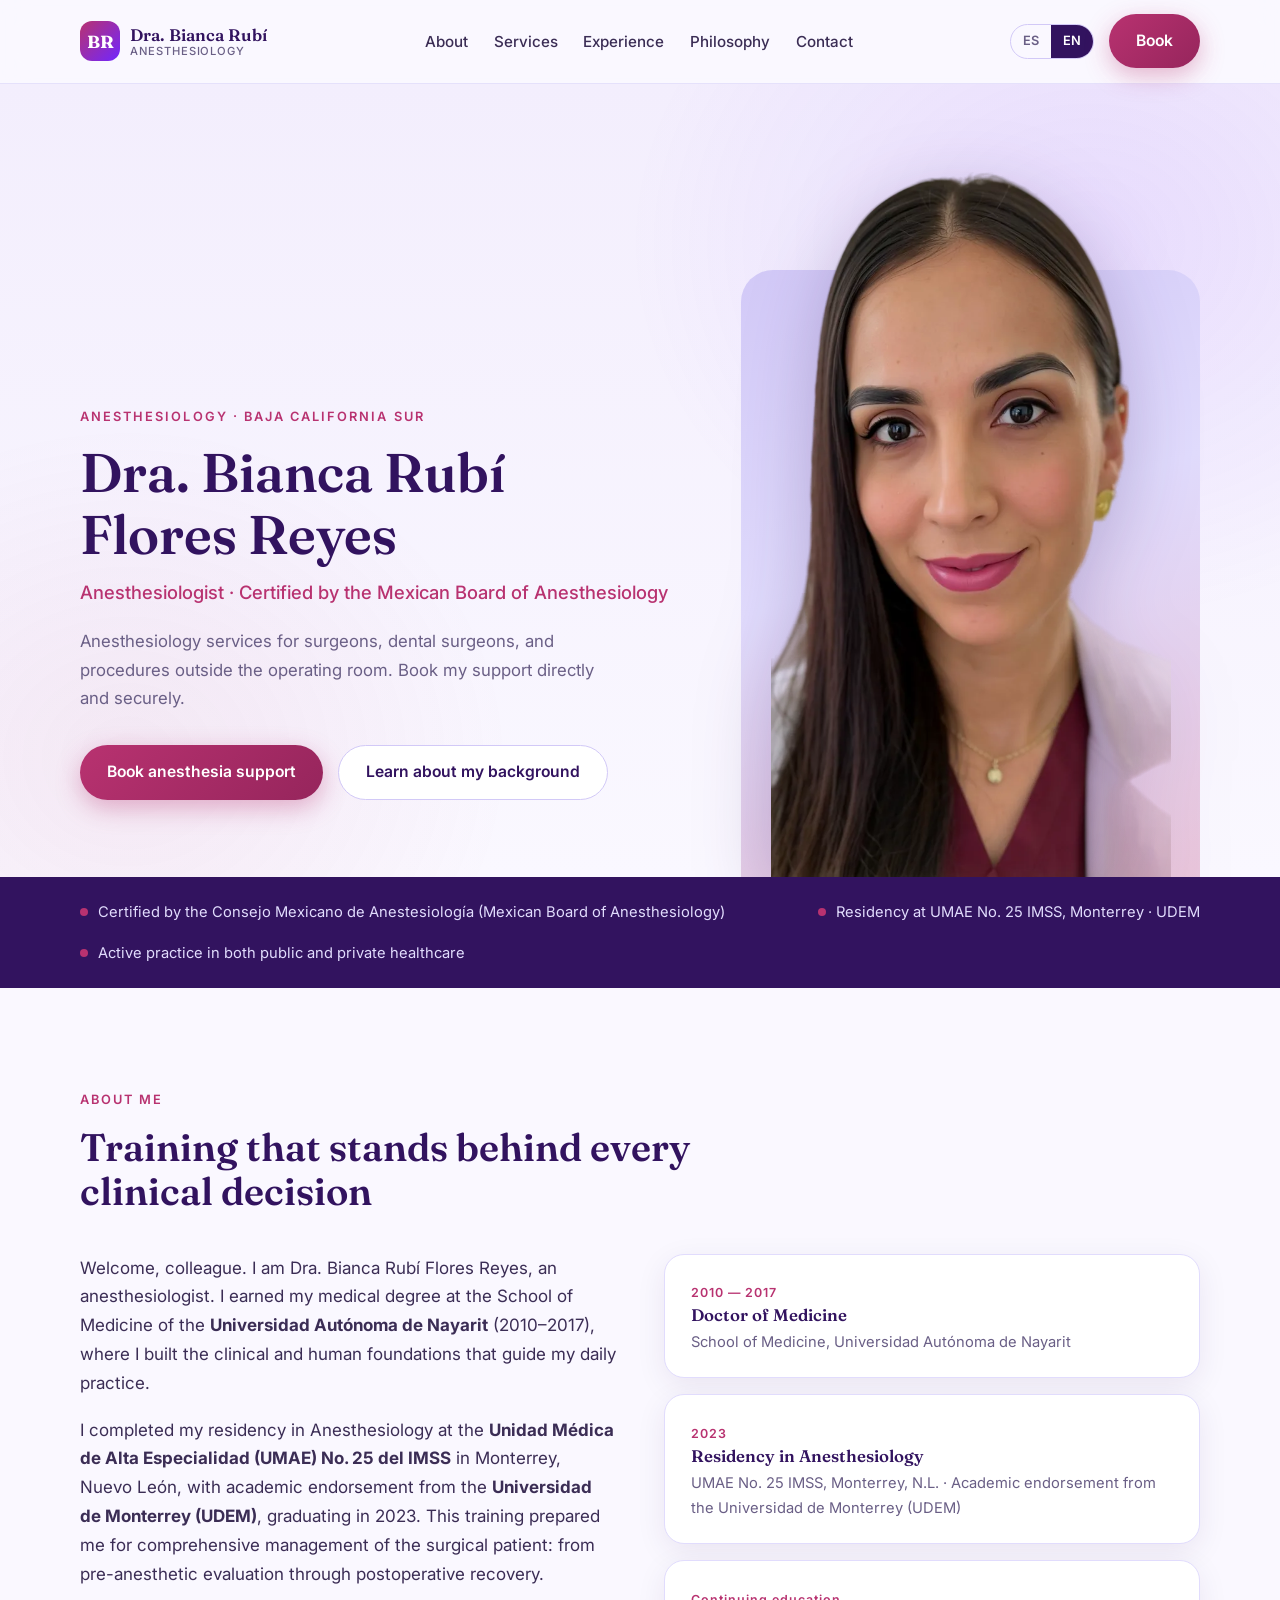
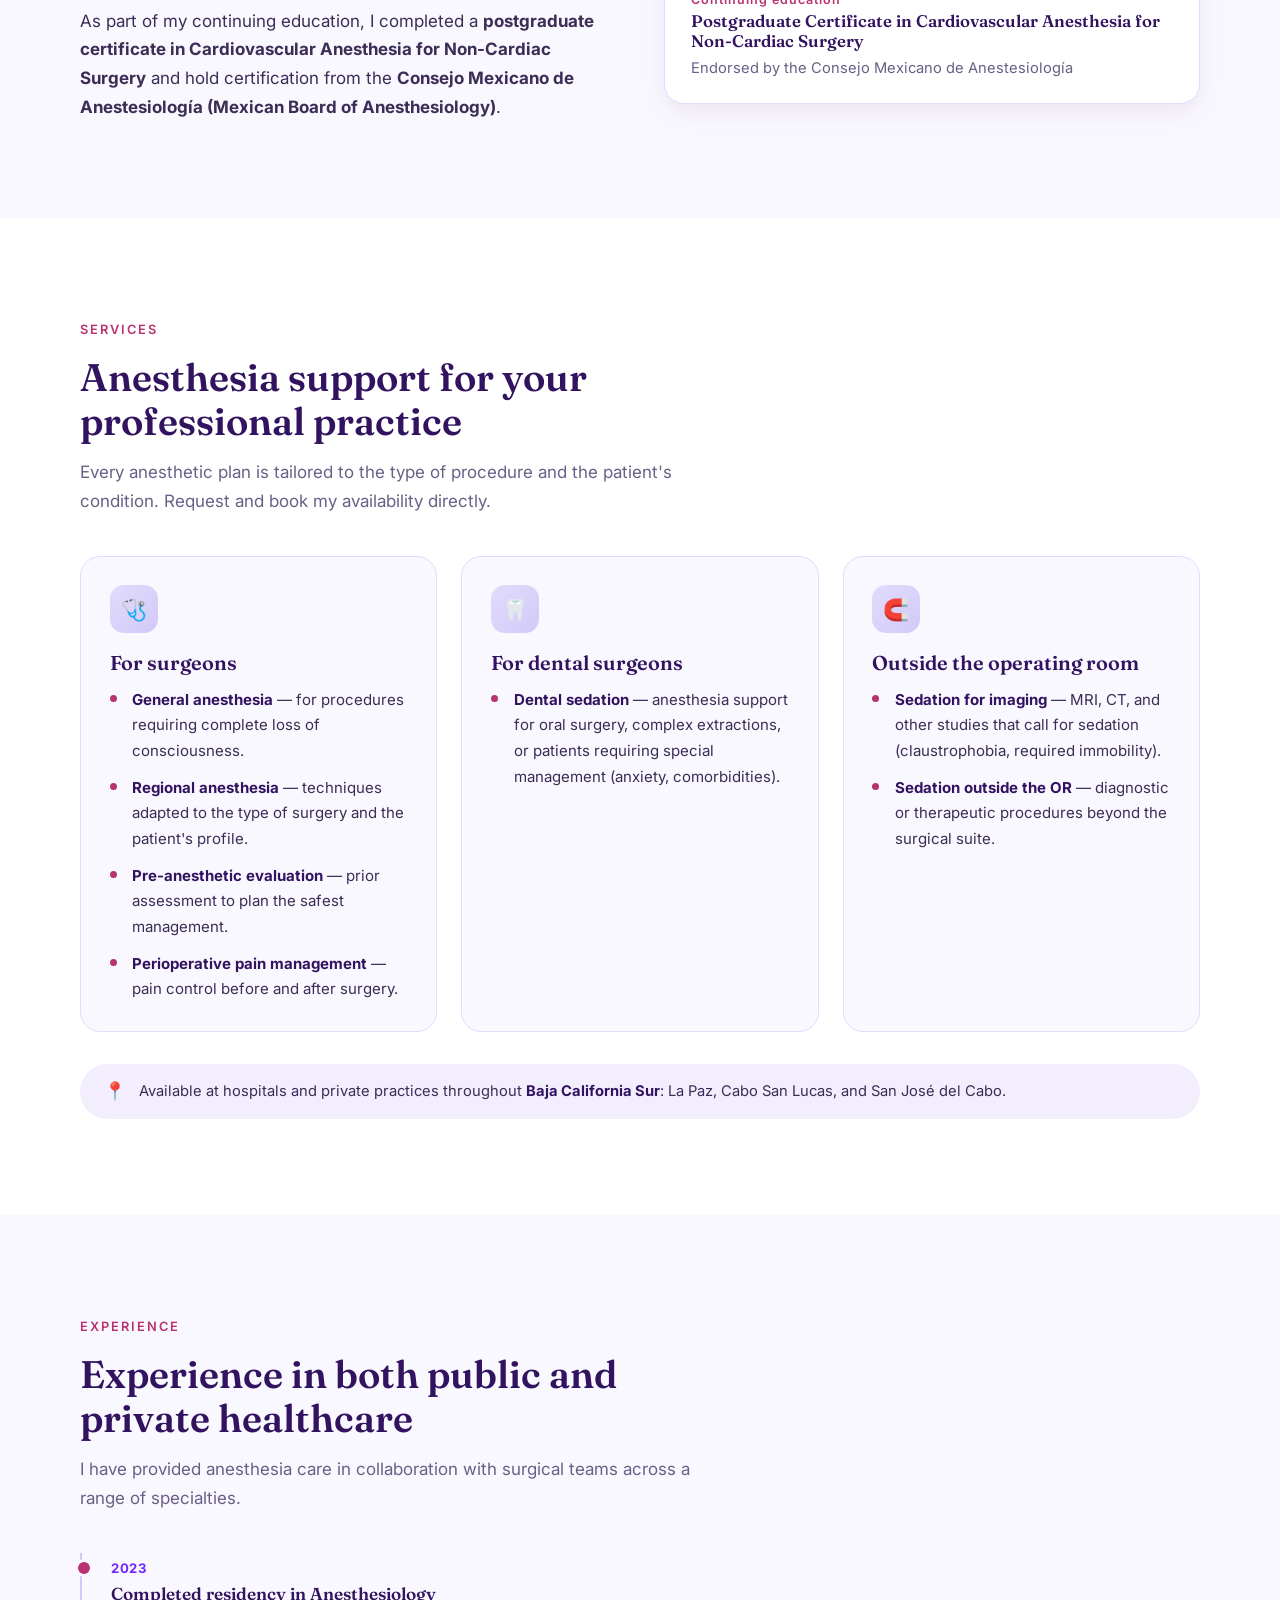
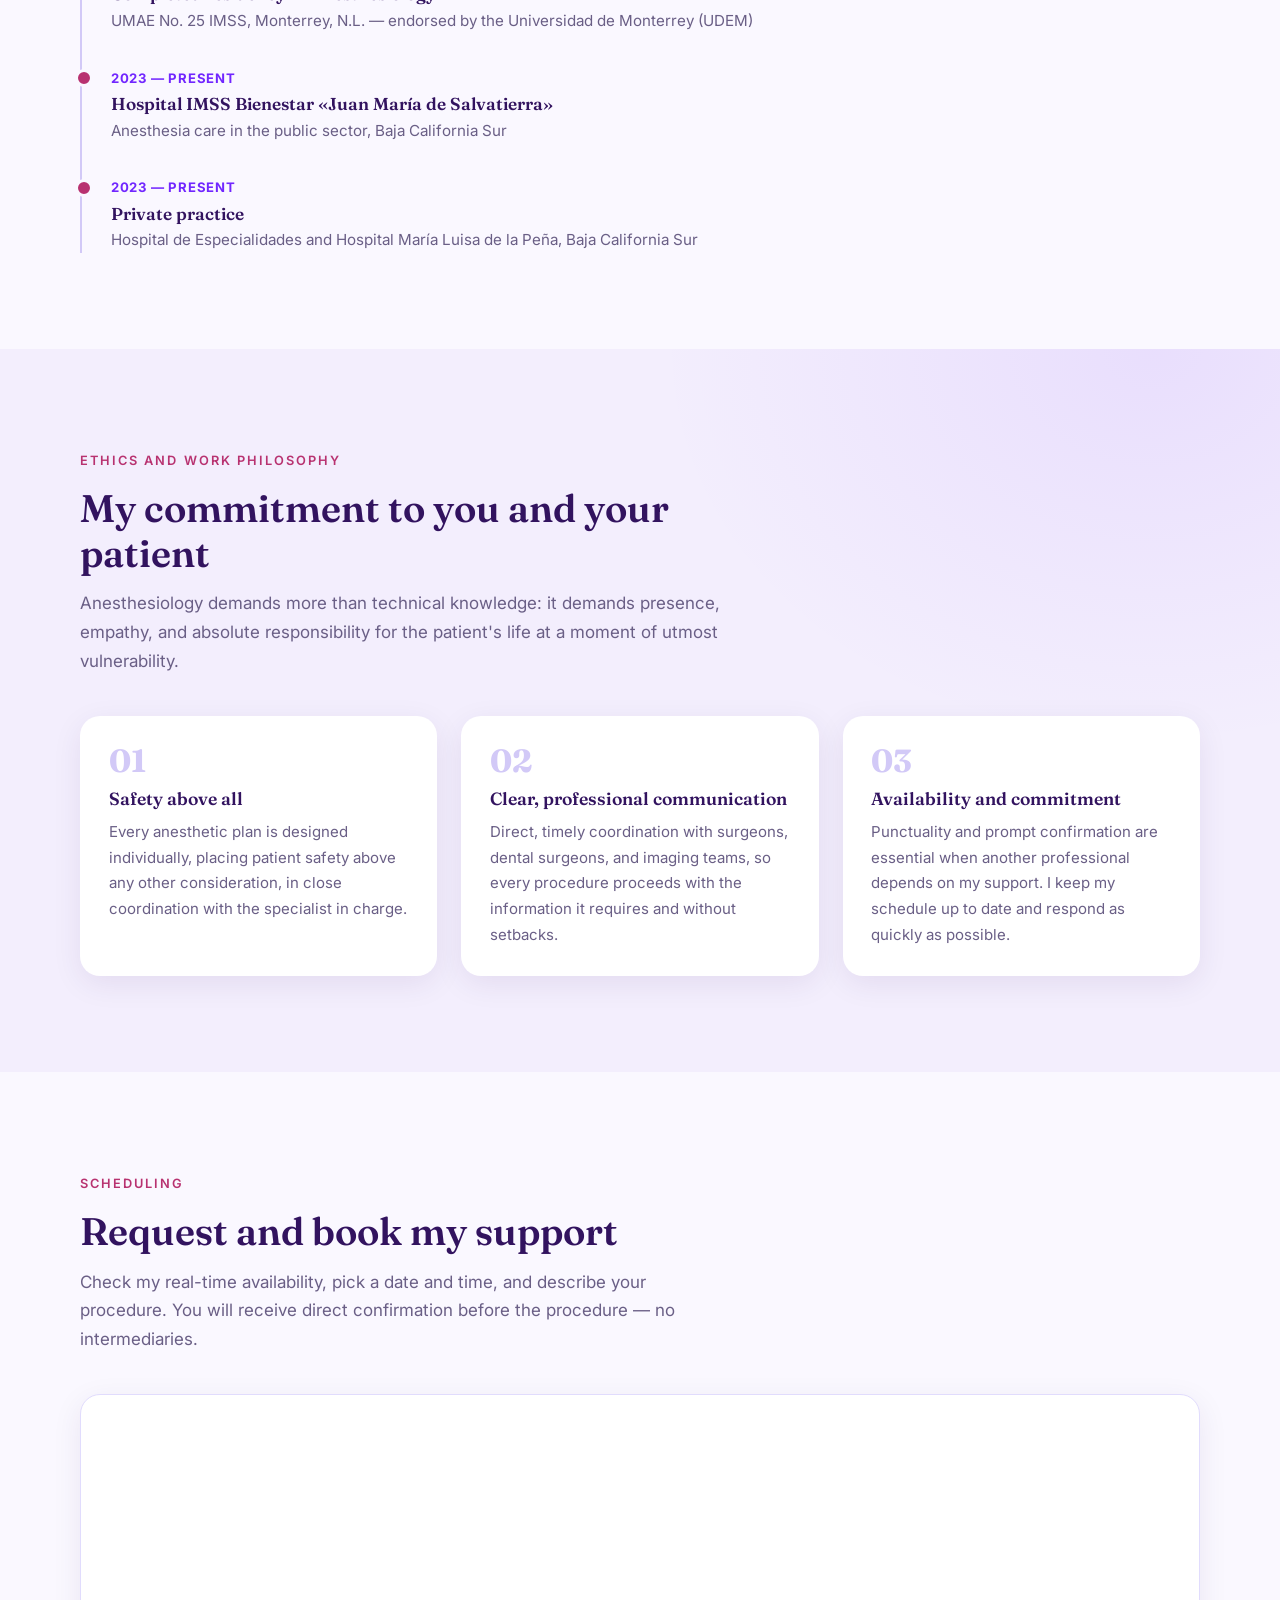
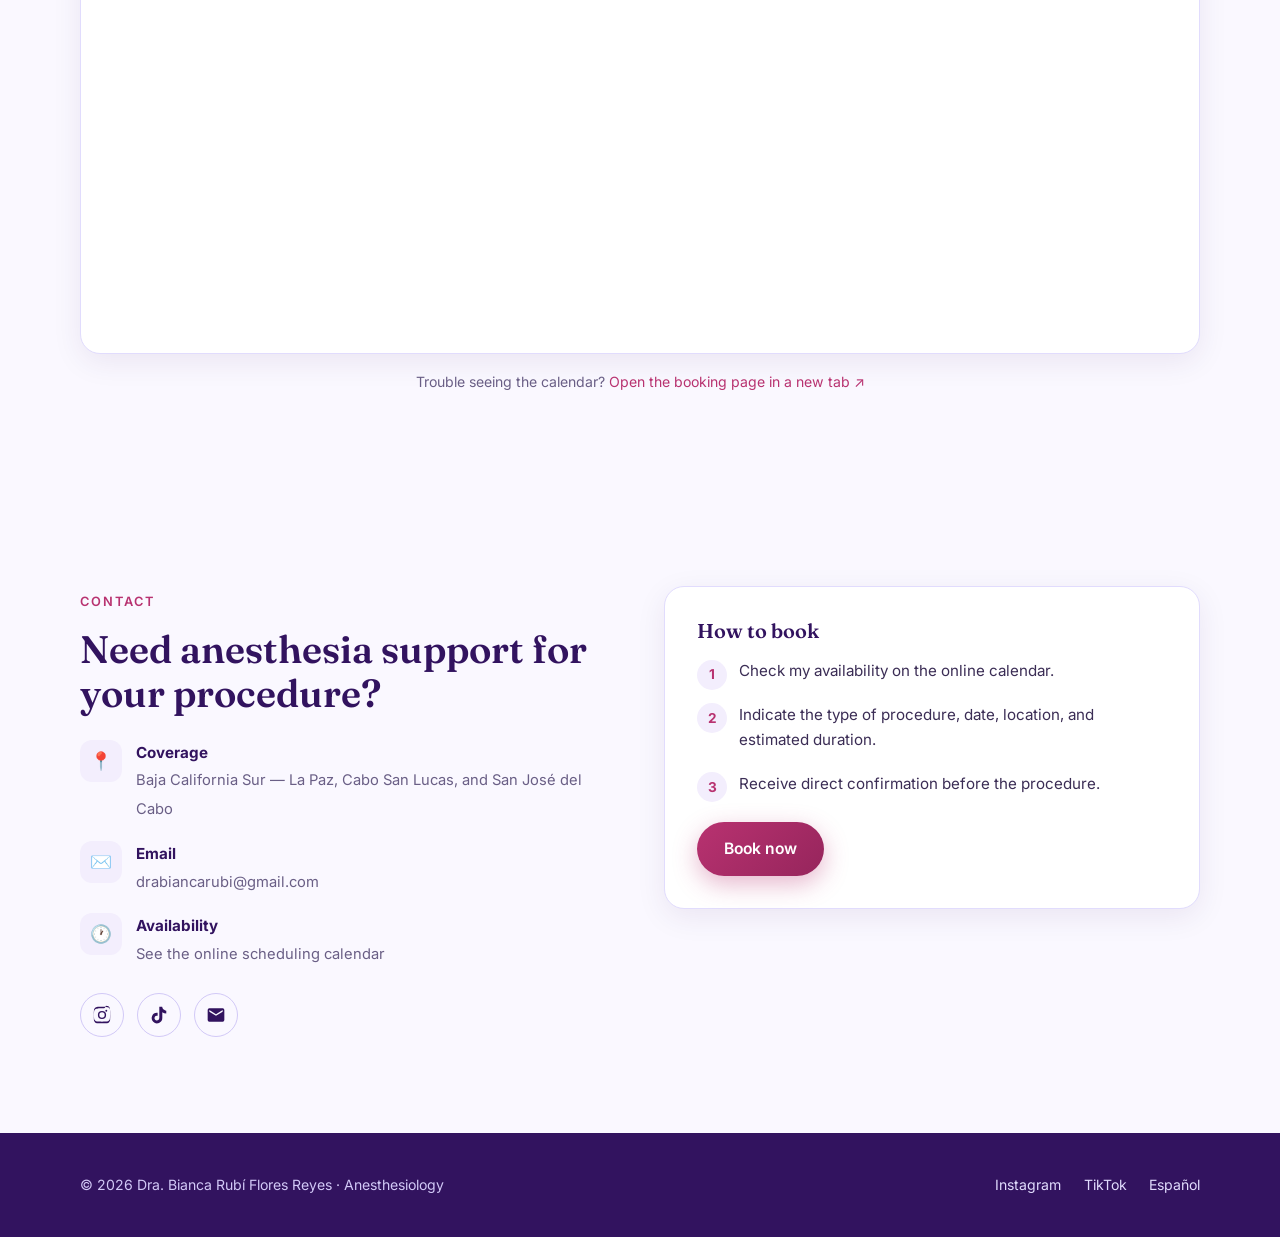
==== commit 936bd647: "Integrate Cal.com inline booking embed in agenda section Brand colors #b83270 (light) / #e64f96 (dar" ====
--- a/index.html
+++ b/index.html
@@ -82,7 +82,7 @@
         <span class="active">ES</span>
         <a href="en/" data-setlang="en">EN</a>
       </nav>
-      <a class="btn btn-primary" href="https://cal.com/bianca-rubi-flores-reyes-wnescc/consulta-pre-anestesica" target="_blank" rel="noopener">Agendar</a>
+      <a class="btn btn-primary" href="#agenda">Agendar</a>
       <button class="nav-toggle" id="navToggle" aria-label="Abrir menú" aria-expanded="false">
         <span></span><span></span><span></span>
       </button>
@@ -101,7 +101,7 @@
         <p class="subtitle">Médico Especialista en Anestesiología</p>
         <p class="lead">Servicio de anestesiología para cirujanos, cirujanos dentistas y procedimientos fuera de quirófano. Agende mi apoyo de forma directa y segura.</p>
         <div class="hero-ctas">
-          <a class="btn btn-primary" href="https://cal.com/bianca-rubi-flores-reyes-wnescc/consulta-pre-anestesica" target="_blank" rel="noopener">Agendar mi apoyo anestésico</a>
+          <a class="btn btn-primary" href="#agenda">Agendar mi apoyo anestésico</a>
           <a class="btn btn-ghost" href="#sobre-mi">Conocer mi trayectoria</a>
         </div>
       </div>
@@ -258,12 +258,15 @@
   <!-- ============ CTA ============ -->
   <section id="agenda">
     <div class="container">
-      <div class="cta-band reveal">
+      <div class="section-head reveal">
+        <span class="eyebrow">Agenda</span>
         <h2>Solicite y agende mi apoyo</h2>
-        <p>Consulte mi disponibilidad de fechas y horarios, indique el tipo de procedimiento, sede y duración estimada, y reciba confirmación directa antes del procedimiento.</p>
-        <a class="btn btn-primary" href="https://cal.com/bianca-rubi-flores-reyes-wnescc/consulta-pre-anestesica" target="_blank" rel="noopener">Consultar disponibilidad y agendar</a>
-        <p class="note">Agenda en línea, directa y sin intermediarios.</p>
-      </div>
+        <p>Consulte mi disponibilidad real, elija fecha y horario, e indique el tipo de procedimiento. Recibirá confirmación directa antes del procedimiento — sin intermediarios.</p>
+      </div>
+      <div class="embed-card reveal">
+        <div style="width:100%;height:100%;overflow:scroll" id="my-cal-inline-consulta-pre-anestesica"></div>
+      </div>
+      <p class="embed-fallback">¿Problemas para ver el calendario? <a href="https://cal.com/bianca-rubi-flores-reyes-wnescc/consulta-pre-anestesica" target="_blank" rel="noopener">Abrir la agenda en una pestaña nueva ↗</a></p>
     </div>
   </section>
 
@@ -306,7 +309,7 @@
           <li>Indique el tipo de procedimiento, fecha, sede y duración estimada.</li>
           <li>Reciba confirmación directa antes del procedimiento.</li>
         </ol>
-        <a class="btn btn-primary" href="https://cal.com/bianca-rubi-flores-reyes-wnescc/consulta-pre-anestesica" target="_blank" rel="noopener">Agendar ahora</a>
+        <a class="btn btn-primary" href="#agenda">Agendar ahora</a>
       </div>
     </div>
   </section>
@@ -325,5 +328,17 @@
 </footer>
 
 <script src="assets/js/main.js"></script>
+<script type="text/javascript">
+  (function (C, A, L) { let p = function (a, ar) { a.q.push(ar); }; let d = C.document; C.Cal = C.Cal || function () { let cal = C.Cal; let ar = arguments; if (!cal.loaded) { cal.ns = {}; cal.q = cal.q || []; d.head.appendChild(d.createElement("script")).src = A; cal.loaded = true; } if (ar[0] === L) { const api = function () { p(api, arguments); }; const namespace = ar[1]; api.q = api.q || []; if(typeof namespace === "string"){cal.ns[namespace] = cal.ns[namespace] || api;p(cal.ns[namespace], ar);p(cal, ["initNamespace", namespace]);} else p(cal, ar); return;} p(cal, ar); }; })(window, "https://app.cal.com/embed/embed.js", "init");
+  Cal("init", "consulta-pre-anestesica", {origin:"https://app.cal.com"});
+  Cal.config = Cal.config || {};
+  Cal.config.forwardQueryParams = true;
+  Cal.ns["consulta-pre-anestesica"]("inline", {
+    elementOrSelector:"#my-cal-inline-consulta-pre-anestesica",
+    config: {"layout":"month_view","useSlotsViewOnSmallScreen":"true"},
+    calLink: "bianca-rubi-flores-reyes-wnescc/consulta-pre-anestesica",
+  });
+  Cal.ns["consulta-pre-anestesica"]("ui", {"theme":"light","cssVarsPerTheme":{"light":{"cal-brand":"#b83270"},"dark":{"cal-brand":"#e64f96"}},"hideEventTypeDetails":false,"layout":"month_view"});
+  </script>
 </body>
 </html>
--- a/assets/css/style.css
+++ b/assets/css/style.css
@@ -505,6 +505,22 @@
 .cta-band p { max-width: 560px; margin: 0 auto 1.8rem; }
 .cta-band .btn-primary { font-size: 1.05rem; padding: 1rem 2.2rem; }
 .cta-band .note { font-size: 0.85rem; margin-top: 1rem; opacity: 0.8; }
+
+/* ---------- Booking embed ---------- */
+.embed-card {
+  background: var(--white);
+  border: 1px solid var(--lav-200);
+  border-radius: var(--radius);
+  box-shadow: var(--shadow-soft);
+  padding: clamp(0.5rem, 2vw, 1.5rem);
+  min-height: 560px;
+}
+.embed-fallback {
+  margin-top: 1rem;
+  font-size: 0.88rem;
+  color: var(--muted);
+  text-align: center;
+}
 
 /* ---------- Contact ---------- */
 .contact-grid {
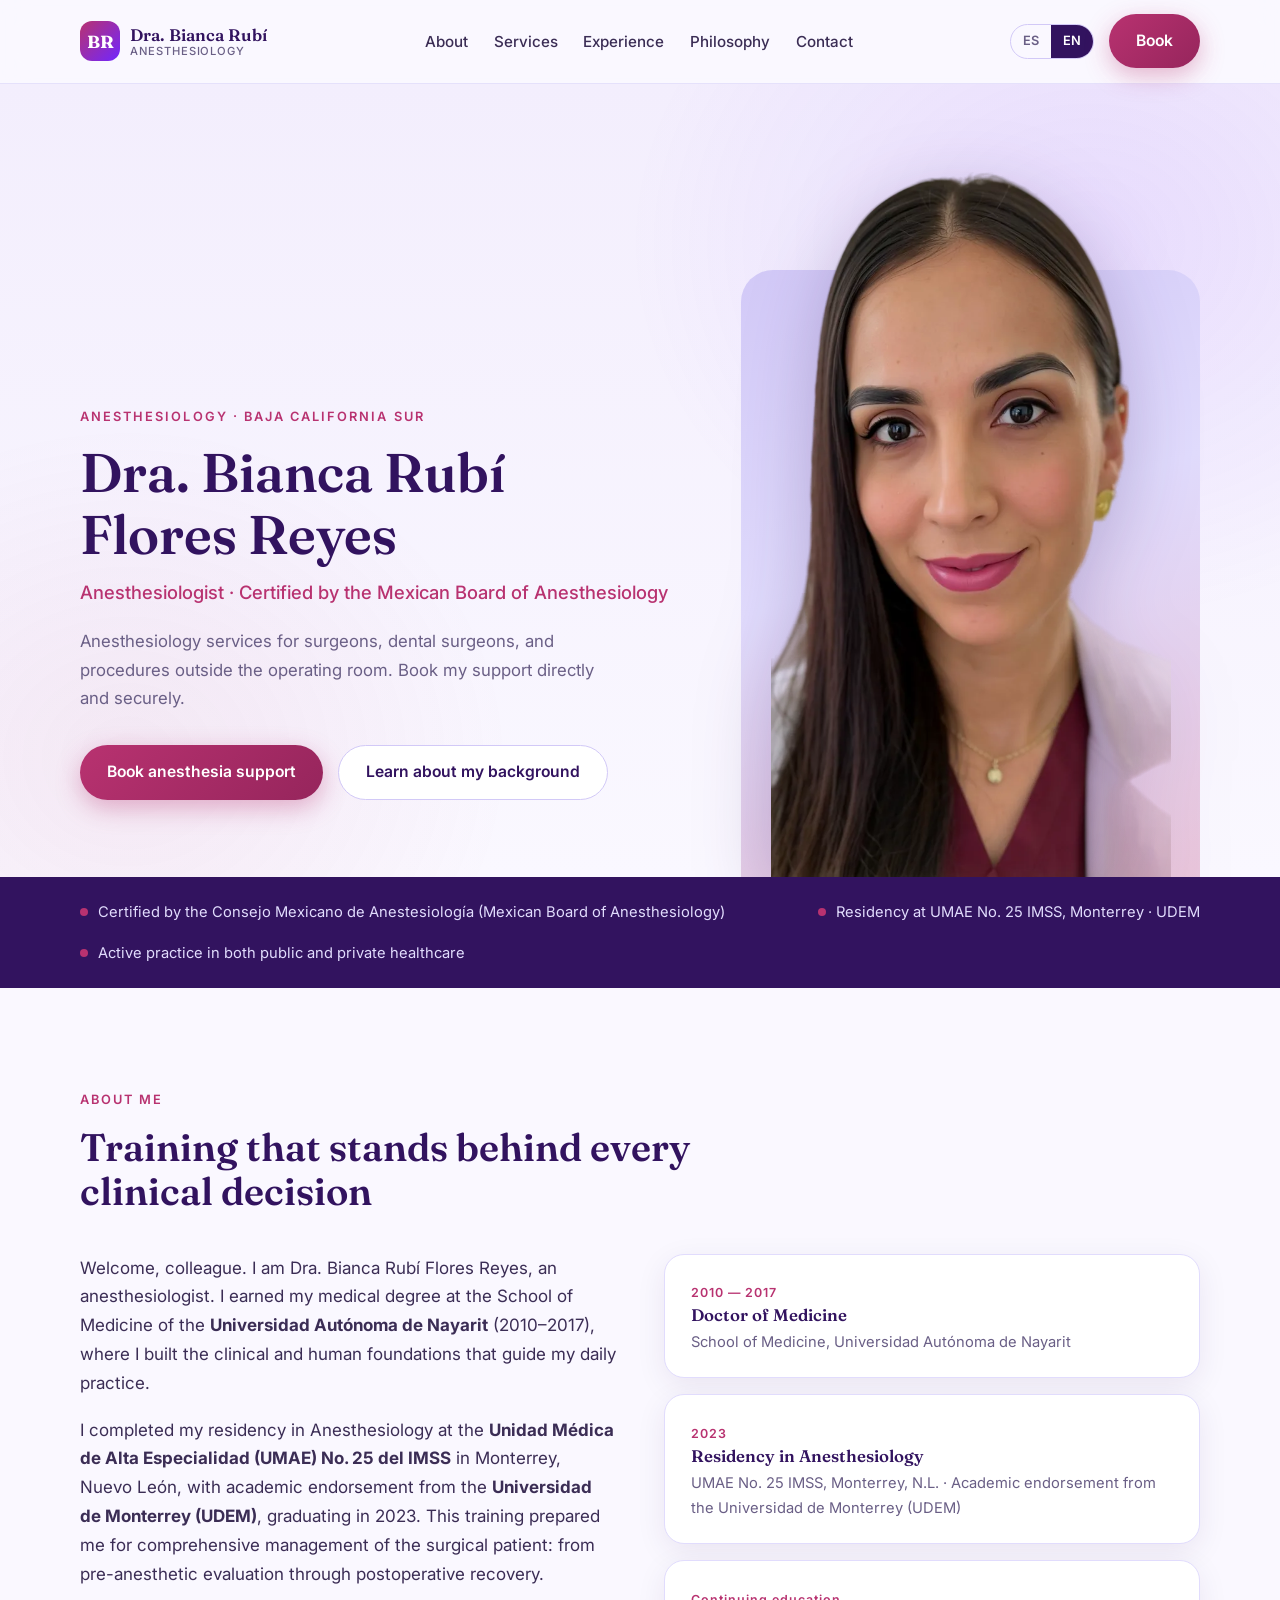
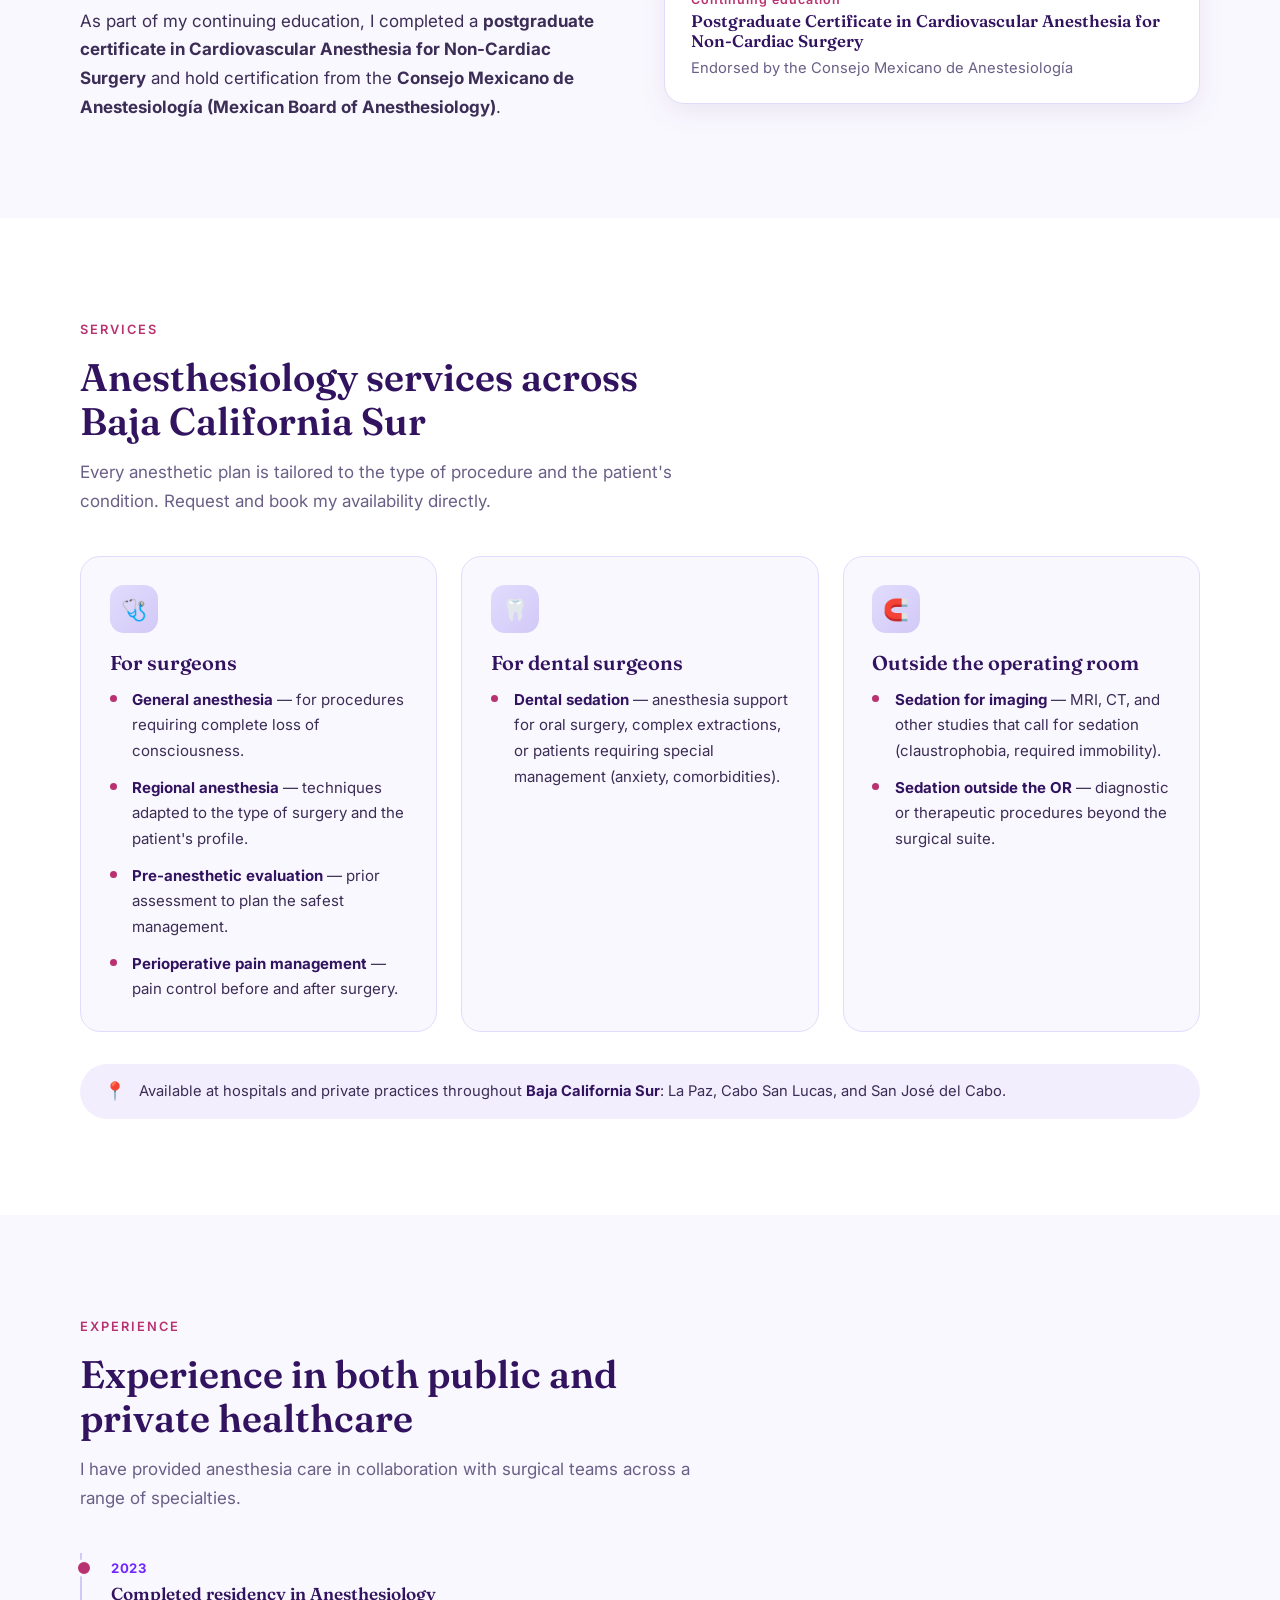
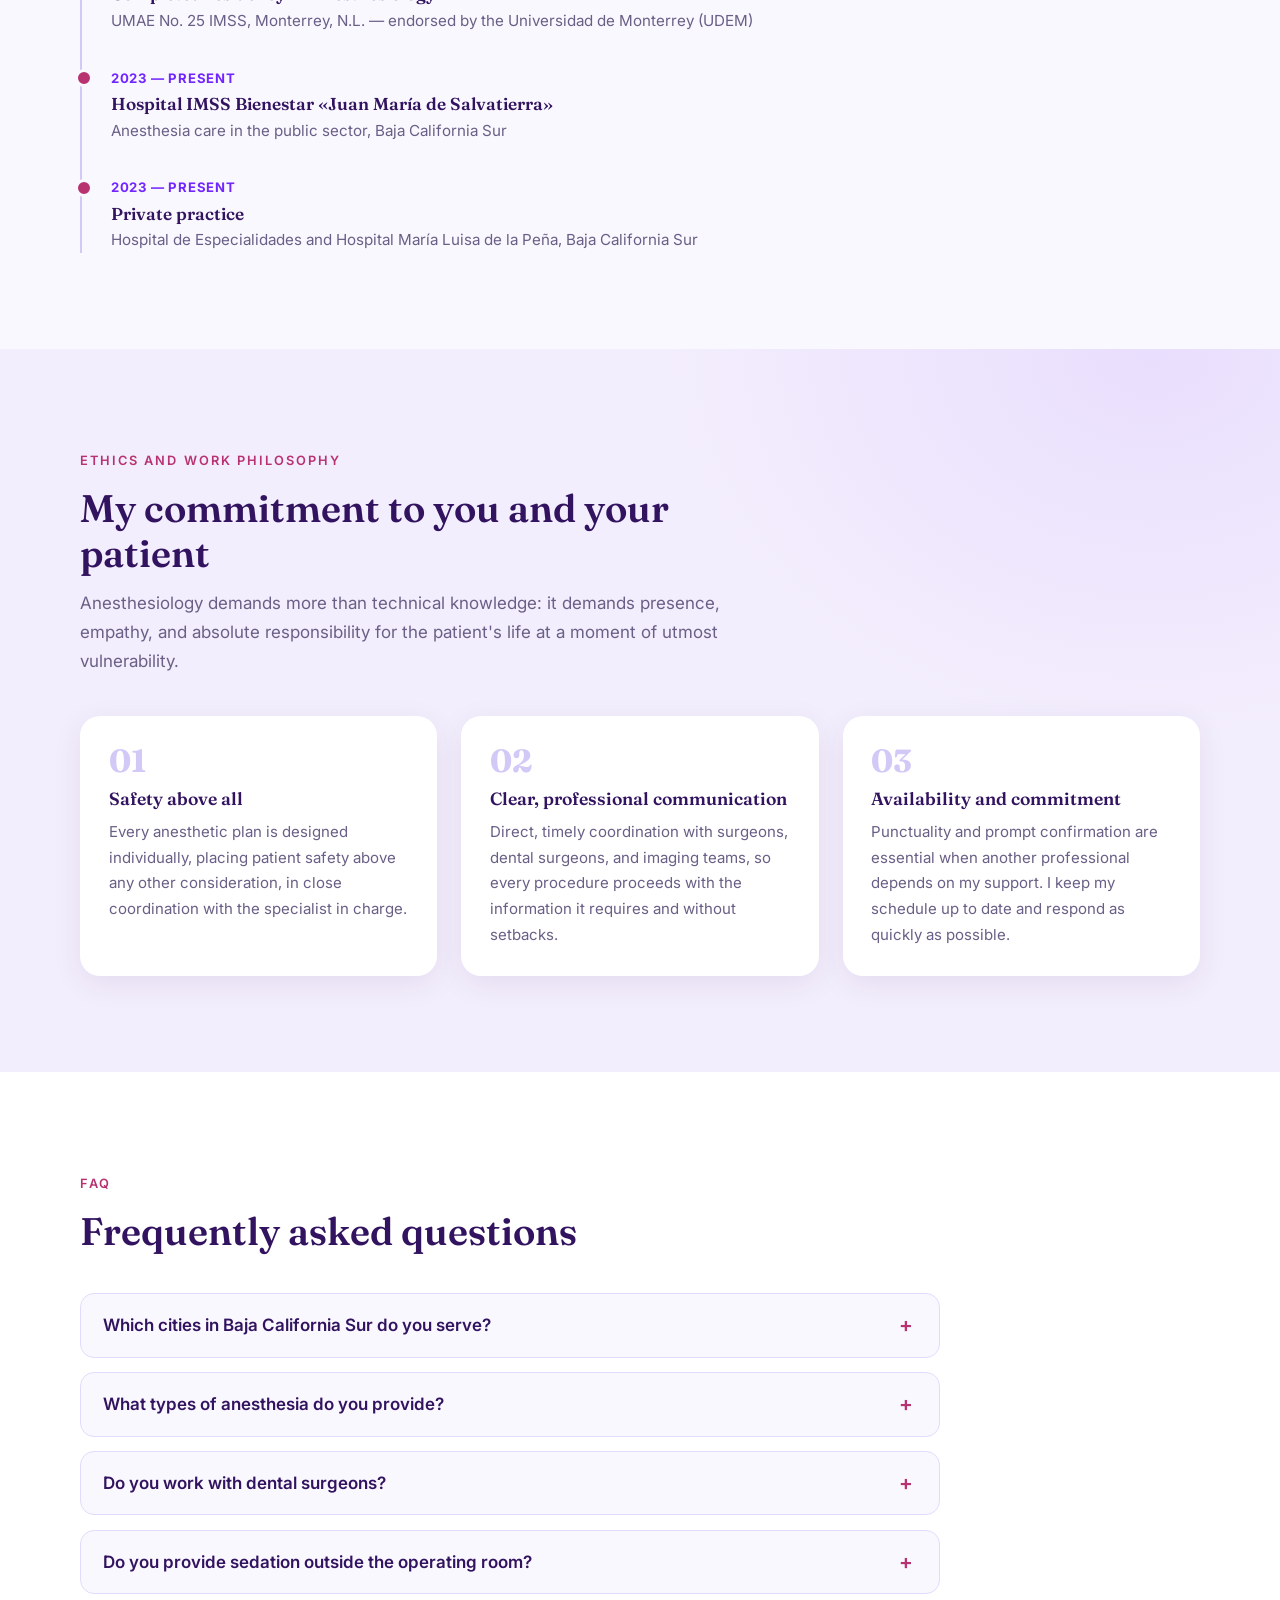
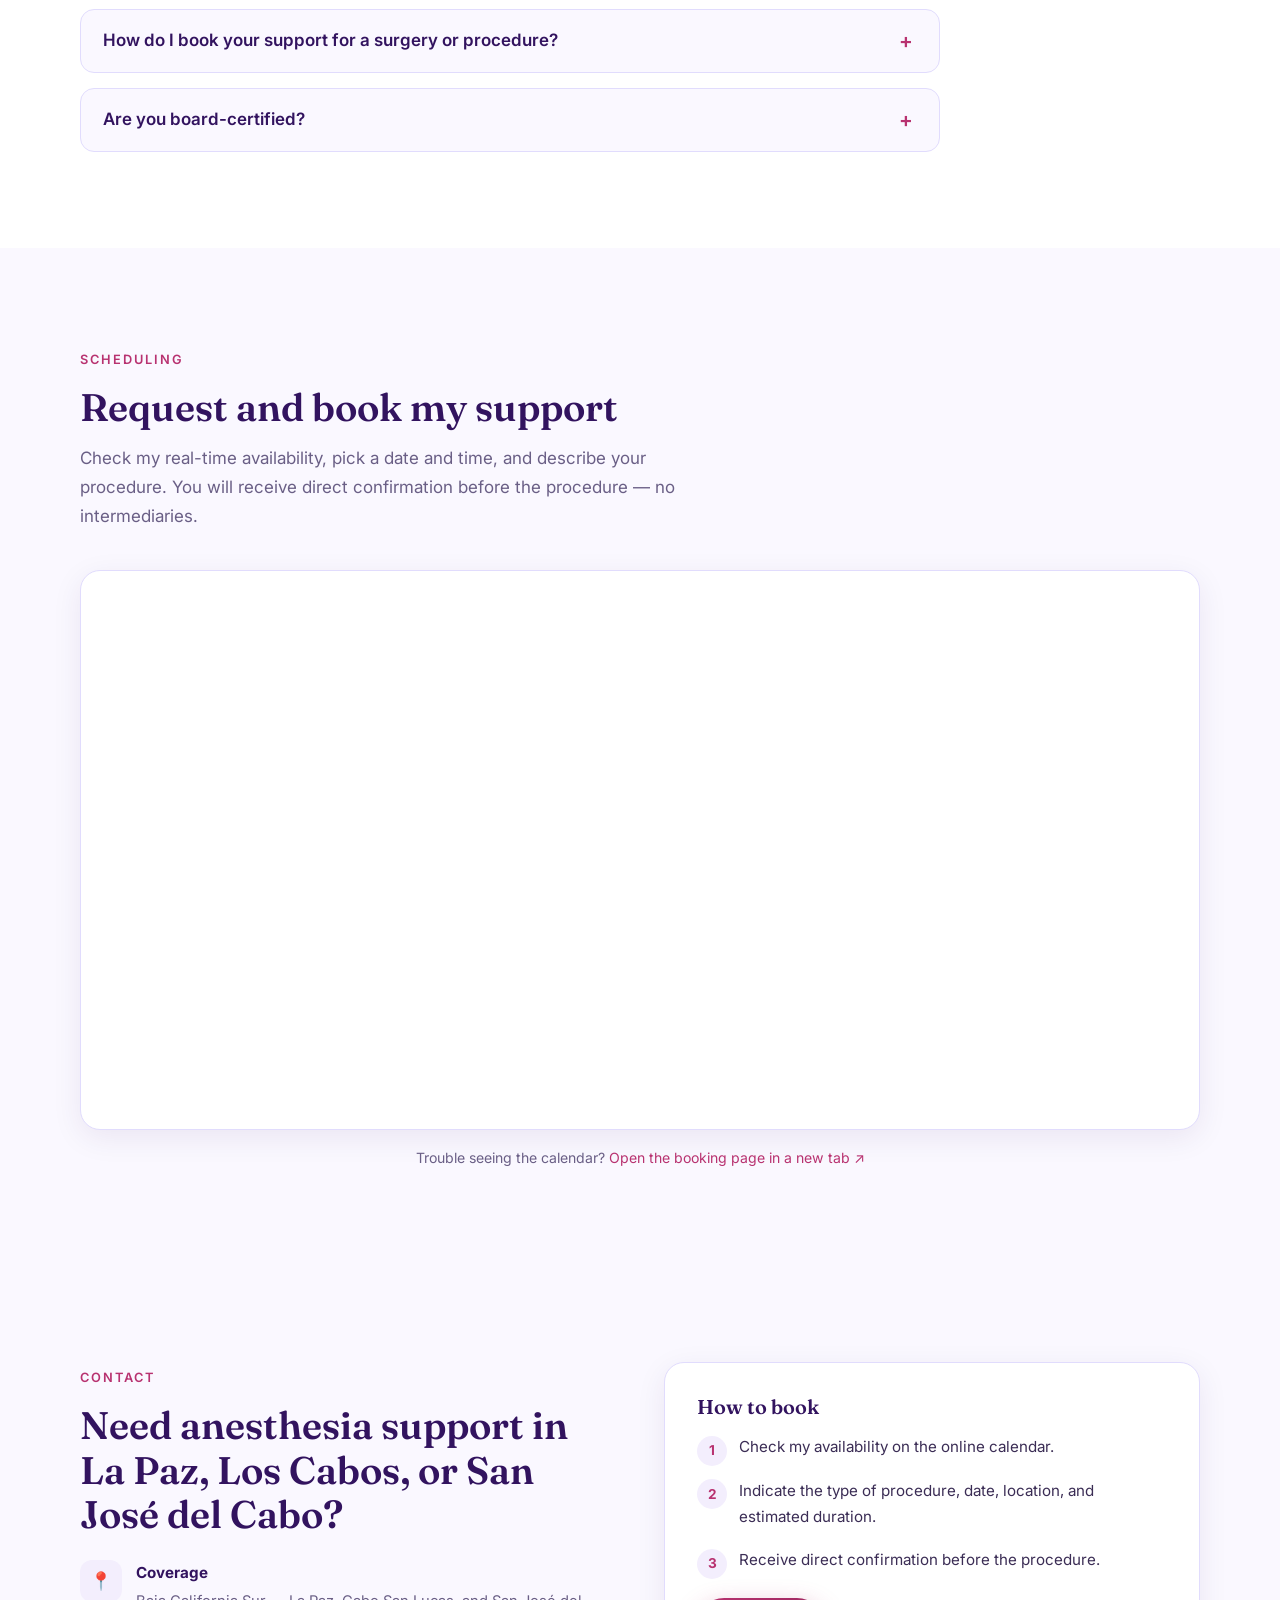
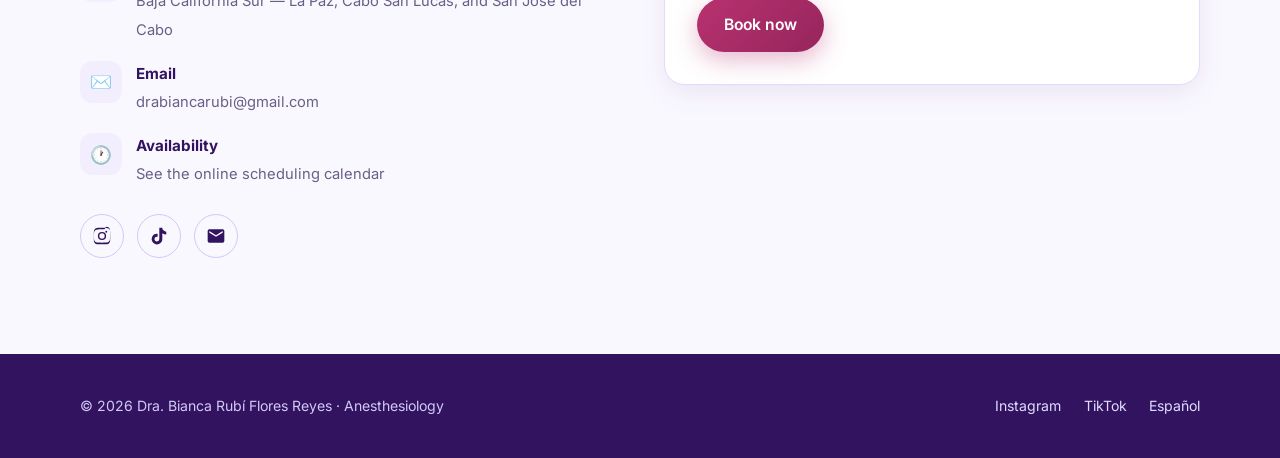
==== commit c704c484: "SEO: local-keyword titles/descriptions, rich Physician + FAQPage schema, FAQ section, sitemap + robo" ====
--- a/index.html
+++ b/index.html
@@ -3,11 +3,15 @@
 <head>
   <meta charset="UTF-8">
   <meta name="viewport" content="width=device-width, initial-scale=1.0">
-  <title>Dra. Bianca Rubí Flores Reyes | Anestesióloga en Baja California Sur</title>
-  <meta name="description" content="Médico especialista en Anestesiología con aval del Consejo Mexicano de Anestesiología. Apoyo anestésico para cirujanos, cirujanos dentistas e imagenología en La Paz, Los Cabos y San José del Cabo. Agende directamente.">
+  <title>Anestesióloga en La Paz, Los Cabos y San José del Cabo | Dra. Bianca Rubí Flores Reyes</title>
+  <meta name="description" content="Dra. Bianca Rubí Flores Reyes, anestesióloga certificada por el Consejo Mexicano de Anestesiología. Anestesia general, regional y sedación para cirujanos, dentistas e imagenología en La Paz, Cabo San Lucas y San José del Cabo. Agende en línea.">
   <link rel="canonical" href="https://drabiancarubi.com/">
   <link rel="alternate" hreflang="es-MX" href="https://drabiancarubi.com/">
   <link rel="alternate" hreflang="en" href="https://drabiancarubi.com/en/">
+  <link rel="alternate" hreflang="x-default" href="https://drabiancarubi.com/">
+  <meta name="geo.region" content="MX-BCS">
+  <meta name="geo.placename" content="La Paz, Baja California Sur">
+  <link rel="preload" as="image" href="assets/img/dra-bianca.webp" imagesrcset="assets/img/dra-bianca-sm.webp 640w, assets/img/dra-bianca.webp 1200w" imagesizes="(max-width: 960px) 88vw, 400px">
   <script>
     (function () {
       try {
@@ -46,20 +50,107 @@
   <link rel="stylesheet" href="assets/css/style.css">
 
   <script type="application/ld+json">
-  {
-    "@context": "https://schema.org",
-    "@type": "Physician",
-    "name": "Dra. Bianca Rubí Flores Reyes",
-    "medicalSpecialty": "Anesthesiology",
-    "description": "Médico especialista en Anestesiología. Apoyo anestésico para cirujanos, cirujanos dentistas y procedimientos fuera de quirófano en Baja California Sur.",
-    "email": "drabiancarubi@gmail.com",
-    "url": "https://drabiancarubi.com/",
-    "areaServed": ["La Paz, B.C.S.", "Cabo San Lucas, B.C.S.", "San José del Cabo, B.C.S."],
-    "sameAs": [
-      "https://www.instagram.com/dra.biancarubifloresrey/",
-      "https://www.tiktok.com/@biancaflores8195"
-    ]
-  }
+{
+  "@context": "https://schema.org",
+  "@type": "Physician",
+  "@id": "https://drabiancarubi.com/#physician",
+  "name": "Dra. Bianca Rubí Flores Reyes",
+  "medicalSpecialty": "Anesthesiology",
+  "url": "https://drabiancarubi.com/",
+  "image": "https://drabiancarubi.com/assets/img/dra-bianca-sm.png",
+  "email": "drabiancarubi@gmail.com",
+  "priceRange": "$$",
+  "address": {
+    "@type": "PostalAddress",
+    "addressLocality": "La Paz",
+    "addressRegion": "Baja California Sur",
+    "addressCountry": "MX"
+  },
+  "areaServed": [
+    {
+      "@type": "City",
+      "name": "La Paz",
+      "containedInPlace": {
+        "@type": "State",
+        "name": "Baja California Sur"
+      }
+    },
+    {
+      "@type": "City",
+      "name": "Cabo San Lucas",
+      "containedInPlace": {
+        "@type": "State",
+        "name": "Baja California Sur"
+      }
+    },
+    {
+      "@type": "City",
+      "name": "San José del Cabo",
+      "containedInPlace": {
+        "@type": "State",
+        "name": "Baja California Sur"
+      }
+    }
+  ],
+  "knowsLanguage": [
+    "es",
+    "en"
+  ],
+  "memberOf": {
+    "@type": "Organization",
+    "name": "Consejo Mexicano de Anestesiología"
+  },
+  "alumniOf": [
+    {
+      "@type": "CollegeOrUniversity",
+      "name": "Universidad Autónoma de Nayarit"
+    },
+    {
+      "@type": "CollegeOrUniversity",
+      "name": "Universidad de Monterrey (UDEM)"
+    }
+  ],
+  "sameAs": [
+    "https://www.instagram.com/dra.biancarubifloresrey/",
+    "https://www.tiktok.com/@biancaflores8195"
+  ],
+  "potentialAction": {
+    "@type": "ReserveAction",
+    "target": "https://cal.com/bianca-rubi-flores-reyes-wnescc/consulta-pre-anestesica",
+    "name": "Agendar valoración preanestésica"
+  },
+  "description": "Médico anestesióloga certificada por el Consejo Mexicano de Anestesiología. Anestesia general, regional y sedación para cirujanos, cirujanos dentistas e imagenología en La Paz, Cabo San Lucas y San José del Cabo, Baja California Sur.",
+  "availableService": [
+    {
+      "@type": "MedicalProcedure",
+      "name": "Anestesia general"
+    },
+    {
+      "@type": "MedicalProcedure",
+      "name": "Anestesia regional"
+    },
+    {
+      "@type": "MedicalProcedure",
+      "name": "Valoración preanestésica"
+    },
+    {
+      "@type": "MedicalProcedure",
+      "name": "Manejo del dolor perioperatorio"
+    },
+    {
+      "@type": "MedicalProcedure",
+      "name": "Sedación dental"
+    },
+    {
+      "@type": "MedicalProcedure",
+      "name": "Sedación para imagenología"
+    },
+    {
+      "@type": "MedicalProcedure",
+      "name": "Sedación fuera de quirófano"
+    }
+  ]
+}
   </script>
 </head>
 <body>
@@ -162,7 +253,7 @@
     <div class="container">
       <div class="section-head reveal">
         <span class="eyebrow">Servicios</span>
-        <h2>Apoyo anestésico para su práctica profesional</h2>
+        <h2>Servicios de anestesiología en Baja California Sur</h2>
         <p>Cada plan anestésico se personaliza de acuerdo con el tipo de procedimiento y las condiciones del paciente. Solicite y agende mi disponibilidad de forma directa.</p>
       </div>
       <div class="service-grid">
@@ -255,6 +346,25 @@
     </div>
   </section>
 
+  <!-- ============ FAQ ============ -->
+  <section class="faq" id="preguntas">
+    <div class="container">
+      <div class="section-head reveal">
+        <span class="eyebrow">Preguntas frecuentes</span>
+        <h2>Preguntas frecuentes sobre anestesiología en B.C.S.</h2>
+      </div>
+      <div class="faq-list reveal">
+        <details><summary>¿En qué ciudades de Baja California Sur ofrece servicio de anestesiología?</summary><p>Brindo apoyo anestésico en La Paz, Cabo San Lucas y San José del Cabo, en hospitales, clínicas, consultorios dentales y unidades de imagenología. Puedo trasladarme a la sede de su procedimiento.</p></details>
+        <details><summary>¿Qué tipos de anestesia maneja?</summary><p>Anestesia general, anestesia regional, sedación y manejo del dolor perioperatorio. Cada plan anestésico se personaliza según el procedimiento y las condiciones del paciente, siempre con valoración preanestésica previa.</p></details>
+        <details><summary>¿Trabaja con cirujanos dentistas?</summary><p>Sí. Ofrezco sedación dental para cirugías orales, extracciones complejas y pacientes que requieren manejo especial por ansiedad o comorbilidades, en el consultorio del cirujano dentista.</p></details>
+        <details><summary>¿Realiza sedación fuera de quirófano?</summary><p>Sí. Doy sedación para resonancia magnética, tomografía y otros estudios de imagenología, así como para procedimientos diagnósticos o terapéuticos fuera del área quirúrgica.</p></details>
+        <details><summary>¿Cómo agendo su apoyo para una cirugía o procedimiento?</summary><p>Directamente en el calendario en línea de esta página: elija fecha y horario disponibles e indique el tipo de procedimiento, sede y duración estimada. Recibirá confirmación directa antes del procedimiento.</p></details>
+        <details><summary>¿Cuenta con certificación como anestesióloga?</summary><p>Sí. Cuento con aval del Consejo Mexicano de Anestesiología y realicé la especialidad en Anestesiología en la UMAE No. 25 del IMSS en Monterrey, con aval académico de la Universidad de Monterrey (UDEM).</p></details>
+      </div>
+    </div>
+    <script type="application/ld+json">{"@context": "https://schema.org", "@type": "FAQPage", "mainEntity": [{"@type": "Question", "name": "¿En qué ciudades de Baja California Sur ofrece servicio de anestesiología?", "acceptedAnswer": {"@type": "Answer", "text": "Brindo apoyo anestésico en La Paz, Cabo San Lucas y San José del Cabo, en hospitales, clínicas, consultorios dentales y unidades de imagenología. Puedo trasladarme a la sede de su procedimiento."}}, {"@type": "Question", "name": "¿Qué tipos de anestesia maneja?", "acceptedAnswer": {"@type": "Answer", "text": "Anestesia general, anestesia regional, sedación y manejo del dolor perioperatorio. Cada plan anestésico se personaliza según el procedimiento y las condiciones del paciente, siempre con valoración preanestésica previa."}}, {"@type": "Question", "name": "¿Trabaja con cirujanos dentistas?", "acceptedAnswer": {"@type": "Answer", "text": "Sí. Ofrezco sedación dental para cirugías orales, extracciones complejas y pacientes que requieren manejo especial por ansiedad o comorbilidades, en el consultorio del cirujano dentista."}}, {"@type": "Question", "name": "¿Realiza sedación fuera de quirófano?", "acceptedAnswer": {"@type": "Answer", "text": "Sí. Doy sedación para resonancia magnética, tomografía y otros estudios de imagenología, así como para procedimientos diagnósticos o terapéuticos fuera del área quirúrgica."}}, {"@type": "Question", "name": "¿Cómo agendo su apoyo para una cirugía o procedimiento?", "acceptedAnswer": {"@type": "Answer", "text": "Directamente en el calendario en línea de esta página: elija fecha y horario disponibles e indique el tipo de procedimiento, sede y duración estimada. Recibirá confirmación directa antes del procedimiento."}}, {"@type": "Question", "name": "¿Cuenta con certificación como anestesióloga?", "acceptedAnswer": {"@type": "Answer", "text": "Sí. Cuento con aval del Consejo Mexicano de Anestesiología y realicé la especialidad en Anestesiología en la UMAE No. 25 del IMSS en Monterrey, con aval académico de la Universidad de Monterrey (UDEM)."}}]}</script>
+  </section>
+
   <!-- ============ CTA ============ -->
   <section id="agenda">
     <div class="container">
@@ -275,7 +385,7 @@
     <div class="container contact-grid">
       <div class="reveal">
         <span class="eyebrow">Contacto</span>
-        <h2>¿Necesita apoyo anestésico para su procedimiento?</h2>
+        <h2>¿Necesita apoyo anestésico en La Paz, Los Cabos o San José del Cabo?</h2>
         <ul class="contact-list">
           <li>
             <span class="ico" aria-hidden="true">📍</span>
@@ -329,6 +439,11 @@
 
 <script src="assets/js/main.js"></script>
 <script type="text/javascript">
+  (function () {
+    let loaded = false;
+    function loadCal() {
+      if (loaded) return; loaded = true;
+
   (function (C, A, L) { let p = function (a, ar) { a.q.push(ar); }; let d = C.document; C.Cal = C.Cal || function () { let cal = C.Cal; let ar = arguments; if (!cal.loaded) { cal.ns = {}; cal.q = cal.q || []; d.head.appendChild(d.createElement("script")).src = A; cal.loaded = true; } if (ar[0] === L) { const api = function () { p(api, arguments); }; const namespace = ar[1]; api.q = api.q || []; if(typeof namespace === "string"){cal.ns[namespace] = cal.ns[namespace] || api;p(cal.ns[namespace], ar);p(cal, ["initNamespace", namespace]);} else p(cal, ar); return;} p(cal, ar); }; })(window, "https://app.cal.com/embed/embed.js", "init");
   Cal("init", "consulta-pre-anestesica", {origin:"https://app.cal.com"});
   Cal.config = Cal.config || {};
@@ -339,6 +454,16 @@
     calLink: "bianca-rubi-flores-reyes-wnescc/consulta-pre-anestesica",
   });
   Cal.ns["consulta-pre-anestesica"]("ui", {"theme":"light","cssVarsPerTheme":{"light":{"cal-brand":"#b83270"},"dark":{"cal-brand":"#e64f96"}},"hideEventTypeDetails":false,"layout":"month_view"});
+      }
+    const agenda = document.getElementById("agenda");
+    if ("IntersectionObserver" in window && agenda) {
+      const io = new IntersectionObserver((e) => {
+        if (e.some(x => x.isIntersecting)) { loadCal(); io.disconnect(); }
+      }, { rootMargin: "900px" });
+      io.observe(agenda);
+      setTimeout(loadCal, 8000);
+    } else { loadCal(); }
+  })();
   </script>
 </body>
 </html>
--- a/assets/css/style.css
+++ b/assets/css/style.css
@@ -505,6 +505,40 @@
 .cta-band p { max-width: 560px; margin: 0 auto 1.8rem; }
 .cta-band .btn-primary { font-size: 1.05rem; padding: 1rem 2.2rem; }
 .cta-band .note { font-size: 0.85rem; margin-top: 1rem; opacity: 0.8; }
+
+/* ---------- FAQ ---------- */
+.faq { background: var(--white); }
+.faq-list { display: grid; gap: 0.9rem; max-width: 860px; }
+.faq-list details {
+  background: var(--lav-050);
+  border: 1px solid var(--lav-200);
+  border-radius: 14px;
+  padding: 1.05rem 1.4rem;
+}
+.faq-list summary {
+  cursor: pointer;
+  font-weight: 600;
+  color: var(--ink);
+  list-style: none;
+  position: relative;
+  padding-right: 2.2rem;
+}
+.faq-list summary::-webkit-details-marker { display: none; }
+.faq-list summary::after {
+  content: "+";
+  position: absolute;
+  right: 0.2rem;
+  top: 50%;
+  transform: translateY(-50%);
+  font-size: 1.3rem;
+  color: var(--berry);
+}
+.faq-list details[open] summary::after { content: "–"; }
+.faq-list details p {
+  margin-top: 0.7rem;
+  color: var(--muted);
+  font-size: 0.95rem;
+}
 
 /* ---------- Booking embed ---------- */
 .embed-card {
